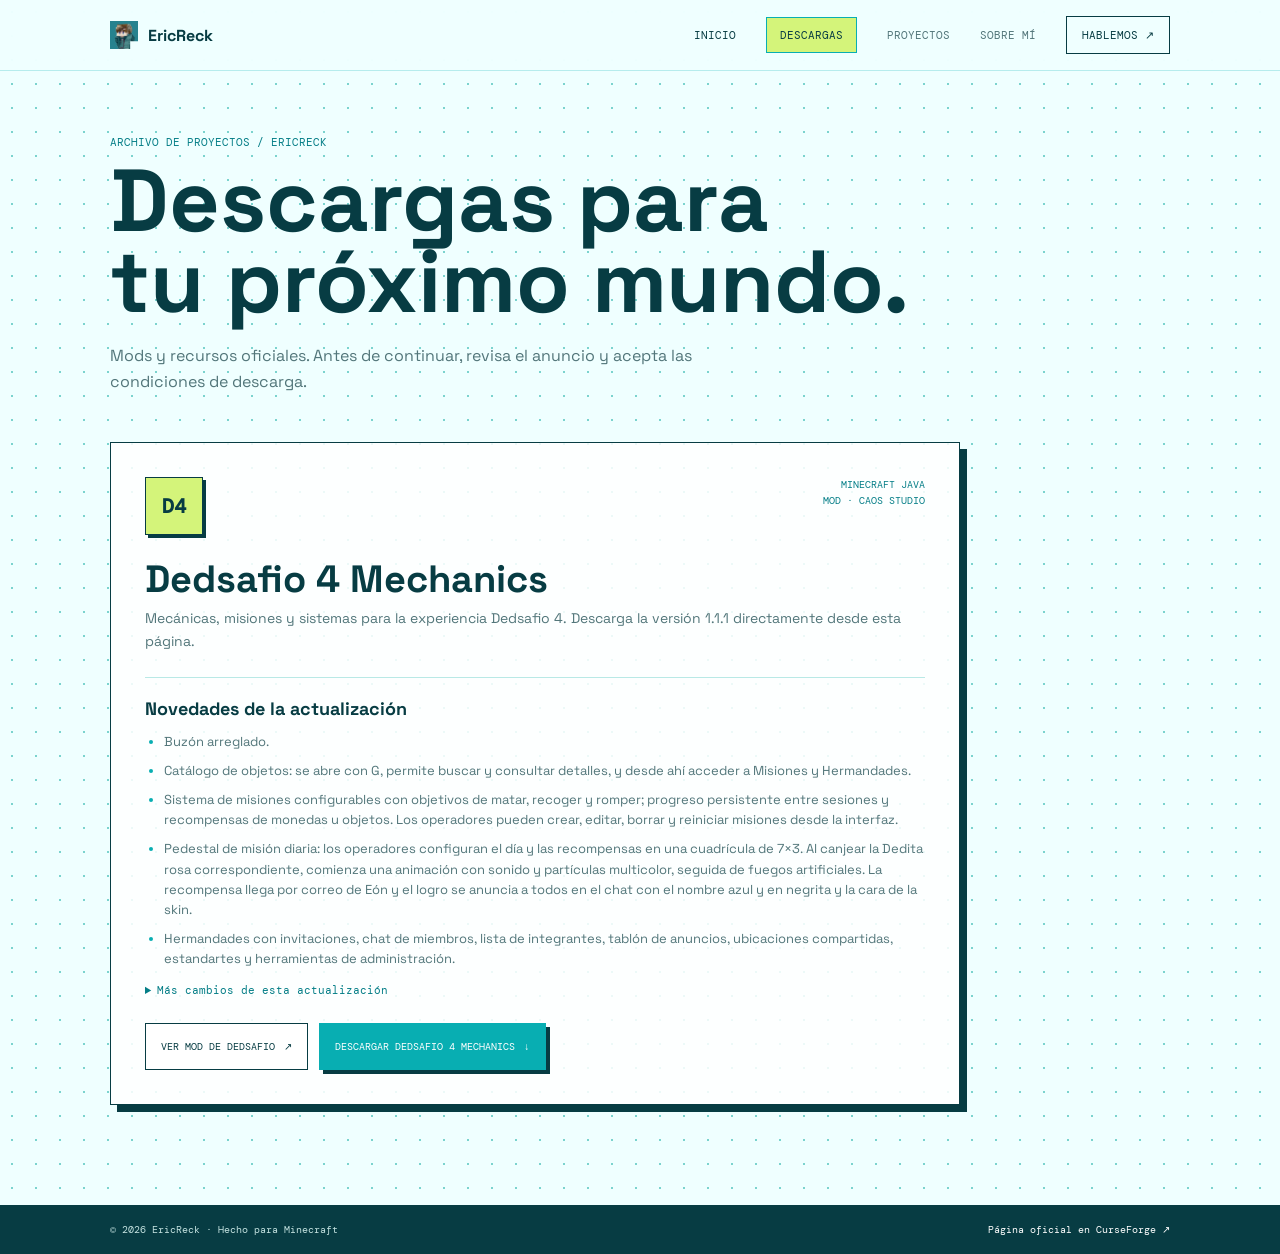
==== descargas.html @ 858e97a1 "Add files via upload" ====
<!doctype html>
<html lang="es">
<head>
  <meta charset="utf-8">
  <meta name="viewport" content="width=device-width, initial-scale=1">
  <meta name="theme-color" content="#efffff">
  <meta name="google-adsense-account" content="ca-pub-3618331689570044">
  <meta name="description" content="Descargas oficiales de los proyectos de EricReck para Minecraft.">
  <title>Descargas — EricReck</title>
  <link rel="icon" type="image/png" href="profile%20picture.png">
  <link rel="preconnect" href="https://fonts.googleapis.com">
  <link rel="preconnect" href="https://fonts.gstatic.com" crossorigin>
  <link href="https://fonts.googleapis.com/css2?family=DM+Mono:wght@400;500&family=Space+Grotesk:wght@400;500;600;700&display=swap" rel="stylesheet">
  <script async src="https://pagead2.googlesyndication.com/pagead/js/adsbygoogle.js?client=ca-pub-3618331689570044" crossorigin="anonymous"></script>
  <style>
    :root {
      color-scheme: light;
      --paper: #efffff;
      --white: #fff;
      --ink: #073c43;
      --muted: #52767a;
      --teal: #08aeb2;
      --deep: #057e87;
      --line: #b9e9e6;
      --lime: #d4f47a;
      --mono: "DM Mono", monospace;
      --display: "Space Grotesk", sans-serif;
    }
    * { box-sizing: border-box; }
    body { min-width: 320px; min-height: 100vh; margin: 0; color: var(--ink); background-color: var(--paper); background-image: radial-gradient(#7bd3ce 0.8px, transparent 0.8px); background-size: 24px 24px; font-family: var(--display); }
    a { color: inherit; text-decoration: none; }
    button, input { font: inherit; }
    .shell { width: min(1060px, calc(100% - 56px)); margin-inline: auto; }
    .topbar { position: sticky; top: 0; z-index: 20; background: rgb(239 255 255 / 91%); backdrop-filter: blur(14px); border-bottom: 1px solid rgb(8 174 178 / 24%); }
    .nav { height: 70px; position: relative; display: flex; align-items: center; justify-content: space-between; }
    .brand { display: inline-flex; align-items: center; gap: 10px; font-weight: 700; letter-spacing: 0; }
    .brand-mark { width: 28px; aspect-ratio: 1; overflow: hidden; background: var(--teal); clip-path: polygon(0 0,100% 0,100% 72%,72% 72%,72% 100%,0 100%); }
    .brand-mark img { display: block; width: 100%; height: 100%; object-fit: cover; }
    .nav-links { display: flex; gap: 30px; align-items: center; color: var(--muted); font: 11px var(--mono); text-transform: uppercase; }
    .nav-links a { transition: color .2s ease; }
    .nav-links a:hover { color: var(--deep); }
    .nav-home { color: var(--ink); }
    .nav-downloads { padding: 10px 13px; border: 1px solid var(--teal); color: var(--deep); }
    .nav-downloads[aria-current="page"] { color: var(--ink); background: var(--lime); }
    .nav-contact { padding: 11px 15px; border: 1px solid var(--ink); color: var(--ink) !important; }
    .nav-toggle { display: none; width: 44px; height: 44px; place-items: center; border: 1px solid var(--ink); color: var(--ink); background: var(--paper); cursor: pointer; }
    .nav-toggle:focus-visible { outline: 3px solid var(--deep); outline-offset: 3px; }
    .menu-icon, .menu-icon::before, .menu-icon::after { width: 18px; height: 2px; display: block; position: relative; background: currentColor; transition: transform .2s ease; }
    .menu-icon::before, .menu-icon::after { content: ""; position: absolute; left: 0; }
    .menu-icon::before { transform: translateY(-6px); }
    .menu-icon::after { transform: translateY(6px); }
    .nav.menu-open .menu-icon { background: transparent; }
    .nav.menu-open .menu-icon::before { transform: rotate(45deg); }
    .nav.menu-open .menu-icon::after { transform: rotate(-45deg); }
    main { padding-block: 64px 100px; }
    .eyebrow, .section-index { margin: 0 0 12px; color: var(--deep); font: 11px var(--mono); text-transform: uppercase; }
    h1 { max-width: 800px; margin: 0; font-size: clamp(46px, 8vw, 88px); line-height: .92; }
    .intro { max-width: 600px; margin: 20px 0 0; color: var(--muted); font-size: 16px; line-height: 1.65; }
    .download-area { max-width: 850px; margin-top: 46px; }
    .download-card { padding: clamp(22px, 4vw, 34px); border: 1px solid var(--ink); background: rgb(255 255 255 / 86%); box-shadow: 7px 7px 0 var(--ink); }
    .card-top { display: flex; align-items: start; justify-content: space-between; gap: 16px; }
    .mod-mark { width: 58px; aspect-ratio: 1; display: grid; place-items: center; flex: 0 0 auto; border: 1px solid var(--ink); background: var(--lime); box-shadow: 3px 3px 0 var(--ink); font: 700 20px var(--mono); }
    .tag { color: var(--deep); font: 10px var(--mono); text-align: right; text-transform: uppercase; line-height: 1.6; }
    h2 { margin: 25px 0 9px; font-size: clamp(27px, 4vw, 38px); line-height: 1; }
    .summary { margin: 0; color: var(--muted); font-size: 14px; line-height: 1.65; }
    .release { margin-top: 24px; padding-top: 19px; border-top: 1px solid var(--line); }
    .release h3 { margin: 0 0 12px; font-size: 18px; }
    .release ul { display: grid; gap: 9px; margin: 0; padding-left: 19px; color: var(--muted); font-size: 13px; line-height: 1.55; }
    .release li::marker { color: var(--teal); }
    .more-notes { margin-top: 14px; color: var(--deep); font: 11px var(--mono); }
    .more-notes summary { cursor: pointer; }
    .more-notes ul { margin-top: 12px; }
    .card-actions { display: flex; flex-wrap: wrap; gap: 11px; margin-top: 26px; }
    .button { min-height: 47px; display: inline-flex; align-items: center; justify-content: center; gap: 9px; padding: 0 15px; border: 1px solid var(--ink); color: var(--ink); background: var(--white); cursor: pointer; font: 10px var(--mono); text-transform: uppercase; transition: transform .2s, background .2s; }
    .button:hover:not(:disabled) { transform: translateY(-2px); background: var(--lime); }
    .button-primary { border-color: var(--teal); color: white; background: var(--teal); box-shadow: 4px 4px 0 var(--ink); }
    .button-primary:hover:not(:disabled) { color: white; background: var(--deep); }
    .button:disabled { cursor: not-allowed; opacity: .45; }
    footer { padding-block: 18px; color: #c4e2e0; background: var(--ink); font: 10px var(--mono); }
    .footer-inner { display: flex; justify-content: space-between; gap: 20px; }
    .footer-inner a { color: white; }
    .download-dialog { width: min(570px, calc(100% - 28px)); max-height: min(88dvh, 760px); padding: 0; border: 1px solid var(--ink); color: var(--ink); background: var(--paper); box-shadow: 8px 8px 0 var(--ink); }
    .download-dialog::backdrop { background: rgb(7 60 67 / 72%); backdrop-filter: blur(5px); }
    .dialog-panel { padding: clamp(20px, 5vw, 32px); }
    .dialog-head { display: flex; align-items: start; justify-content: space-between; gap: 18px; }
    .dialog-head h2 { margin: 0; font-size: 25px; }
    .dialog-close { width: 38px; aspect-ratio: 1; flex: 0 0 auto; border: 1px solid var(--ink); background: white; color: var(--ink); font-size: 22px; cursor: pointer; }
    .ad-box { min-height: 156px; display: grid; align-content: center; justify-items: center; gap: 8px; margin-top: 22px; padding: 20px; border: 1px dashed var(--deep); background: repeating-linear-gradient(135deg, #fff 0 12px, #f5ffff 12px 24px); text-align: center; }
    .ad-label { color: var(--deep); font: 10px var(--mono); text-transform: uppercase; }
    .ad-box strong { font-size: 19px; }
    .ad-box p { max-width: 360px; margin: 0; color: var(--muted); font-size: 12px; line-height: 1.5; }
    .adsbygoogle { display: block; width: 100%; min-height: 120px; }
    .timer { margin: 13px 0 0; color: var(--deep); font: 11px var(--mono); text-align: center; }
    .terms { margin-top: 22px; padding-top: 19px; border-top: 1px solid var(--line); }
    .terms h3 { margin: 0 0 9px; font-size: 16px; }
    .terms p { margin: 0; color: var(--muted); font-size: 12px; line-height: 1.6; }
    .legal-viewport {
      max-height: 360px;
      overflow-y: auto;
      margin-top: 12px;
      padding: 14px 16px;
      border: 1px solid var(--line);
      background: rgba(255, 255, 255, 0.72);
      box-shadow: inset 0 0 0 1px rgba(7, 60, 67, 0.02);
    }
    .legal-copy { display: grid; gap: 10px; color: var(--muted); font-size: 12px; line-height: 1.6; }
    .legal-copy strong { color: var(--ink); }
    .legal-copy ul { margin: 0; padding-left: 18px; }
    .legal-copy li + li { margin-top: 4px; }
    .terms-check { display: flex; align-items: start; gap: 10px; margin-top: 14px; font-size: 12px; line-height: 1.5; }
    .terms-check input { width: 17px; height: 17px; flex: 0 0 auto; margin: 1px 0 0; accent-color: var(--teal); }
    .dialog-actions { display: flex; justify-content: space-between; gap: 10px; margin-top: 22px; }
    .sr-only { position: absolute; width: 1px; height: 1px; padding: 0; margin: -1px; overflow: hidden; clip: rect(0,0,0,0); white-space: nowrap; border: 0; }
    @media (max-width: 760px) {
      .shell { width: calc(100% - 36px); }
      .nav { height: 62px; }
      .nav-toggle { display: grid; }
      .nav-links { display: none; position: absolute; top: calc(100% + 1px); right: 0; left: 0; z-index: 2; align-items: stretch; gap: 0; padding: 8px 18px 16px; border: 1px solid var(--line); border-top: 0; background: rgb(239 255 255 / 98%); box-shadow: 0 8px 14px rgb(7 60 67 / 10%); }
      .nav.menu-open .nav-links { display: flex; flex-direction: column; }
      .nav-links a { min-height: 48px; display: flex; align-items: center; padding-inline: 10px; }
      .nav-links .nav-downloads { border: 0; }
      .nav-links .nav-contact { border: 0; border-top: 1px solid var(--line); }
      main { padding-block: 48px 76px; }
      .download-area { margin-top: 32px; }
      .download-card { padding: 24px; }
      .release ul { gap: 12px; font-size: 14px; line-height: 1.6; }
      .card-actions .button { width: 100%; }
    }
    @media (max-width: 720px) {
      .download-area { max-width: none; }
    }
    @media (max-width: 460px) {
      .shell { width: calc(100% - 28px); }
      main { padding-block: 40px 64px; }
      h1 { font-size: 38px; line-height: 1; }
      .intro { margin-top: 15px; font-size: 15px; }
      .download-area { margin-top: 26px; }
      .download-card { padding: 19px; }
      .card-top { gap: 10px; }
      .tag { font-size: 9px; }
      .mod-mark { width: 50px; font-size: 18px; }
      .release { margin-top: 20px; }
      .download-dialog { max-height: 94dvh; }
      .dialog-panel { padding: 16px; }
      .dialog-head h2 { font-size: 22px; }
      .ad-box { min-height: 116px; gap: 6px; margin-top: 14px; padding: 14px; }
      .ad-box strong { font-size: 17px; }
      .terms { margin-top: 16px; padding-top: 14px; }
      .terms p { line-height: 1.45; }
      .terms-check { margin-top: 10px; }
      .dialog-actions { gap: 8px; margin-top: 14px; }
      .dialog-actions { flex-direction: column-reverse; }
      .dialog-actions .button { width: 100%; }
      .footer-inner { flex-direction: column; gap: 8px; }
    }
    @media (prefers-reduced-motion: reduce) { *, *::before, *::after { scroll-behavior: auto !important; animation-duration: .01ms !important; transition-duration: .01ms !important; } }
  </style>
</head>
<body>
  <header class="topbar">
    <nav class="nav shell" aria-label="Navegación principal">
      <a class="brand" href="index.html#inicio" aria-label="EricReck, inicio"><span class="brand-mark"><img src="profile%20picture.png" alt=""></span><span>EricReck</span></a>
      <button class="nav-toggle" type="button" aria-label="Abrir menú" aria-expanded="false" aria-controls="site-navigation"><span class="menu-icon" aria-hidden="true"></span></button>
      <div class="nav-links" id="site-navigation">
        <a class="nav-home" href="index.html#inicio">Inicio</a>
        <a class="nav-downloads" href="descargas.html" aria-current="page">Descargas</a>
        <a class="nav-secondary" href="index.html#proyectos">Proyectos</a>
        <a class="nav-secondary" href="index.html#sobre-mi">Sobre mí</a>
        <a class="nav-contact" href="index.html#contacto">Hablemos ↗</a>
      </div>
    </nav>
  </header>
  <main class="shell">
    <p class="eyebrow">Archivo de proyectos / EricReck</p>
    <h1>Descargas para<br>tu próximo mundo.</h1>
    <p class="intro">Mods y recursos oficiales. Antes de continuar, revisa el anuncio y acepta las condiciones de descarga.</p>

    <div class="download-area">
      <article class="download-card">
        <div class="card-top"><span class="mod-mark" aria-hidden="true">D4</span><span class="tag">Minecraft Java<br>Mod · Caos Studio</span></div>
        <h2>Dedsafio 4 Mechanics</h2>
        <p class="summary">Mecánicas, misiones y sistemas para la experiencia Dedsafio 4. Descarga la versión 1.1.1 directamente desde esta página.</p>
        <section class="release" aria-labelledby="release-title">
          <h3 id="release-title">Novedades de la actualización</h3>
          <ul>
            <li>Buzón arreglado.</li>
            <li>Catálogo de objetos: se abre con G, permite buscar y consultar detalles, y desde ahí acceder a Misiones y Hermandades.</li>
            <li>Sistema de misiones configurables con objetivos de matar, recoger y romper; progreso persistente entre sesiones y recompensas de monedas u objetos. Los operadores pueden crear, editar, borrar y reiniciar misiones desde la interfaz.</li>
            <li>Pedestal de misión diaria: los operadores configuran el día y las recompensas en una cuadrícula de 7×3. Al canjear la Dedita rosa correspondiente, comienza una animación con sonido y partículas multicolor, seguida de fuegos artificiales. La recompensa llega por correo de Eón y el logro se anuncia a todos en el chat con el nombre azul y en negrita y la cara de la skin.</li>
            <li>Hermandades con invitaciones, chat de miembros, lista de integrantes, tablón de anuncios, ubicaciones compartidas, estandartes y herramientas de administración.</li>
          </ul>
          <details class="more-notes">
            <summary>Más cambios de esta actualización</summary>
            <ul>
              <li>Waypoints ampliados; quedan fallos de renderizado y escalado que se corregirán en la próxima actualización.</li>
              <li>Mejoras de interfaz: progreso de misiones, vista previa de criaturas, paneles de administración y descripciones completas de objetos en los tooltips.</li>
              <li>Nuevos cambios de dificultad.</li>
              <li>Nuevos objetos, como tótems, corazones y bolsas.</li>
            </ul>
          </details>
        </section>
        <div class="card-actions">
          <a class="button" href="https://www.curseforge.com/minecraft/mc-mods/dedsafio4-mechanics" target="_blank" rel="noreferrer">Ver mod de Dedsafio <span aria-hidden="true">↗</span></a>
          <button class="button button-primary" type="button" data-download-url="dedsafio4-1.1.1.jar" data-download-filename="dedsafio4-1.1.1.jar">Descargar Dedsafio 4 Mechanics <span aria-hidden="true">↓</span></button>
        </div>
      </article>

    </div>
  </main>
  <footer><div class="footer-inner shell"><span>© 2026 EricReck · Hecho para Minecraft</span><a href="https://www.curseforge.com/minecraft/mc-mods/dedsafio4-mechanics" target="_blank" rel="noreferrer">Página oficial en CurseForge ↗</a></div></footer>

  <dialog class="download-dialog" id="download-dialog" aria-labelledby="dialog-title">
    <div class="dialog-panel">
      <div class="dialog-head"><div><p class="section-index">Antes de descargar</p><h2 id="dialog-title">Anuncio y condiciones</h2></div><button class="dialog-close" type="button" aria-label="Cerrar">×</button></div>
      <section class="ad-box" aria-label="Anuncio de Google AdSense">
        <span class="ad-label">Anuncio · Google AdSense</span>
        <ins class="adsbygoogle"
             style="display:block; width:100%; min-height:120px;"
             data-ad-client="ca-pub-3618331689570044"
             data-ad-slot="1234567890"
             data-ad-format="auto"
             data-full-width-responsive="true"></ins>
        <script>
          (adsbygoogle = window.adsbygoogle || []).push({});
        </script>
      </section>
      <p class="timer" id="ad-timer" aria-live="polite">El anuncio termina en 10 segundos.</p>
      <section class="terms" aria-labelledby="terms-title">
        <h3 id="terms-title">Términos y condiciones del mod Dedsafio 4 Mechanics</h3>
        <div class="legal-viewport">
          <div class="legal-copy">
            <p><strong>PROPIETARY MOD LICENSE</strong><br><strong>ALL RIGHTS RESERVED</strong></p>

            <p><strong>Project:</strong> Dedsafio 4 Mechanics<br><strong>Author / Copyright Holder:</strong> EricReck<br><strong>License Version:</strong> 1.0<br><strong>Mod Version:</strong> 1.1.1<br><strong>Effective Date:</strong> 15/10/2026<br><strong>Official Website:</strong> https://ericreck.vercel.app/</p>

          <p>Copyright © 2026 EricReck. All rights reserved.</p>

          <p>Esta licencia regula la descarga, instalación y uso del mod identificado anteriormente (el “Mod”). Al descargar, instalar, copiar o utilizar el Mod, reconoces que has leído y entendido esta licencia y aceptas cumplir sus términos, en la medida permitida por la legislación aplicable.</p>

          <p>Si no aceptas estos términos, no descargues, instales ni uses el Mod.</p>

          <p><strong>1. OWNERSHIP AND COPYRIGHT</strong><br>El Mod, incluyendo su código fuente original, archivos compilados, activos originales, documentación, texturas, modelos, archivos de configuración y demás materiales originales suministrados por el titular de derechos, está protegido por las leyes aplicables de copyright e propiedad intelectual.</p>

          <p>Todos los derechos, título e interés sobre los materiales originales que componen el Mod permanecen en sus respectivos titulares de derechos. No se transfiere ninguna propiedad del Mod al usuario por descargarlo, instalarlo o usarlo.</p>

          <p>El nombre, la marca, los logotipos y otros elementos identificativos del Mod también pueden estar protegidos. Esta licencia no concede derechos sobre materiales de terceros más allá de los permisos de sus respectivos titulares.</p>

          <p><strong>2. LIMITED PERSONAL-USE LICENSE</strong><br>Subject to compliance with this license, the copyright holder grants you a limited, non-exclusive, non-transferable, revocable license to:</p>

          <ul>
            <li>Descargar el Mod desde su página oficial de distribución.</li>
            <li>Instalar y ejecutar el Mod para uso personal y no comercial.</li>
            <li>Usar el Mod localmente o en un servidor multijugador, siempre que no redistribuyas el Mod en violación de esta licencia.</li>
            <li>Guardar una copia de seguridad personal cuando lo permita la ley aplicable.</li>
          </ul>

          <p>Esta licencia no transfiere propiedad del Mod ni concede derechos distintos a los expresamente indicados.</p>

          <p><strong>3. PROHIBITED REDISTRIBUTION</strong><br>Sin previo permiso escrito del titular de derechos, no puedes:</p>

          <ul>
            <li>Reutilizar, subir, duplicar, mirror, re-publicar o redistribuir el Mod o copias de sus archivos en sitios de terceros, plataformas, repositorios, servicios de alojamiento o lanzadores.</li>
            <li>Distribuir el Mod a través de plataformas de mods de terceros, incluyendo sitios web de hosting y servicios públicos de distribución.</li>
            <li>Incluir el Mod, total o parcialmente, en modpacks de terceros, bundles, instaladores o paquetes distribuidos a otras personas.</li>
            <li>Subir el Mod a un repositorio público o servicio de intercambio para su distribución.</li>
            <li>Ofrecer otra ubicación de descarga que aloje una copia del Mod.</li>
            <li>Vender, sublicenciar, alquilar o distribuir comercialmente el Mod o sus materiales originales.</li>
            <li>Eliminar o alterar avisos de copyright o información de licencia incluidos con el Mod.</li>
          </ul>

          <p>Compartir el enlace a la página oficial de descarga queda permitido y se recomienda. Puedes recomendar el Mod, hablar de él, reseñarlo o dirigir a otras personas a la web oficial, siempre que no representes afiliación con el autor.</p>

          <p>Estas restricciones solo se aplican a materiales y derechos controlados por el titular y están sujetas a los derechos irrenunciables y excepciones previstos por la legislación aplicable.</p>

          <p><strong>4. MODIFICATION AND DERIVATIVE WORKS</strong><br>Sin permiso previo por escrito del titular de derechos, no puedes distribuir públicamente versiones modificadas del Mod ni obras derivadas basadas en sus materiales originales.</p>

          <p>No puedes publicar builds modificados, forks no oficiales, versiones reempaquetadas o copias alteradas bajo el nombre original del proyecto de forma que sugiera respaldo oficial.</p>

          <p>Esta sección no prohíbe actividades que la legislación permita expresamente y que no puedan restringirse legalmente.</p>

          <p><strong>5. SOURCE CODE AND DECOMPILATION</strong><br>Salvo que el titular de derechos publique el código fuente bajo una licencia que lo permita, no se concede permiso para redistribuir el código fuente del Mod ni publicar versiones descompiladas o reconstruidas de su código original.</p>

          <p>Cualquier restricción de esta sección está sujeta a las excepciones obligatorias que puedan aplicarse por ley, incluida la interoperabilidad, la investigación de seguridad u otras actividades protegidas. Tener una copia compilada no concede propiedad ni derechos ilimitados sobre el código fuente.</p>

          <p><strong>6. MODPACKS AND THIRD-PARTY LAUNCHERS</strong><br>El Mod no puede incluirse en un modpack distribuido públicamente, paquete de terceros, instalación empaquetada u otra distribución de terceros sin autorización previa del titular de derechos. Los usuarios y creadores de modpacks pueden enlazar a la página oficial de descarga.</p>

          <p>Esta restricción no permite prohibir actividades autorizadas de forma independiente por la legislación aplicable o por las licencias de materiales de terceros.</p>

          <p><strong>7. ATTRIBUTION AND PROJECT IDENTITY</strong><br>Puedes identificar el Mod por su nombre oficial al comentar, reseñar o recomendarlo. No puedes reclamar autoría, propiedad ni afiliación oficial con el proyecto. No puedes quitar avisos de copyright ni licencias de copias que legalmente tengas permiso para poseer o usar.</p>

          <p><strong>8. THIRD-PARTY MATERIALS AND DEPENDENCIES</strong><br>El Mod puede depender de Fabric, Minecraft, librerías, APIs o materiales de terceros regulados por licencias separadas. Esos materiales siguen sujetos a sus respectivas condiciones. Esta licencia solo aplica a materiales originales sobre los que el titular de derechos identificado tiene los derechos necesarios.</p>

          <p>Nada en esta licencia anula derechos concedidos por una licencia de terceros ni restringe derechos que deban mantenerse disponibles. Minecraft y Fabric no pertenecen al titular del Mod; este proyecto no es un producto oficial suyo ni implica su respaldo.</p>

          <p><strong>9. DISCLAIMER OF WARRANTIES</strong><br>En la máxima medida permitida por la legislación aplicable, el Mod se ofrece “TAL CUAL” y “SEGÚN DISPONIBILIDAD”, sin garantías de ningún tipo, expresas o implícitas. El titular de derechos no garantiza que el Mod esté libre de errores, sea continuo, compatible con cada configuración o adecuado para cualquier propósito.</p>

          <p>El usuario es responsable de conservar copias de seguridad y comprobar la compatibilidad antes de instalarlo. Esta sección no excluye ni limita garantías o derechos de consumidores que legalmente no puedan excluirse o limitarse.</p>

          <p><strong>10. LIMITATION OF LIABILITY</strong><br>En la máxima medida permitida por la legislación aplicable, el titular de derechos no será responsable de pérdidas indirectas, incidentales, especiales o consecuentes derivadas del uso o imposibilidad de uso del Mod.</p>

          <p>Nada en esta licencia excluye ni limita responsabilidades cuando la legislación lo prohíba, incluida cualquier responsabilidad que no pueda renunciarse legalmente.</p>

          <p><strong>11. TERMINATION</strong><br>Los permisos concedidos bajo esta licencia pueden terminar si incumples materialmente sus términos, sujetos a cualquier requisito legal aplicable y a derechos que la ley deba preservar. Tras la terminación, deberás cesar todas las actividades no autorizadas por esta licencia.</p>

          <p>La terminación no elimina derechos ni excepciones que deban seguir disponibles conforme a la ley.</p>

          <p><strong>12. CHANGES AND NEW VERSIONS</strong><br>El titular de derechos puede publicar versiones actualizadas del Mod o revisar los términos aplicables a versiones futuras. A menos que se indique lo contrario, una nueva versión de la licencia no reescribe automáticamente los términos aplicables a copias anteriores obtenidas legalmente bajo una versión previa.</p>

          <p>Cada lanzamiento puede identificar la versión de licencia que le corresponde.</p>

          <p><strong>13. PERMISSIONS AND EXCEPTIONS</strong><br>Cualquier permiso para redistribuir, modificar, empaquetar o usar comercialmente el Mod debe obtenerse por escrito del titular de derechos. El titular puede conceder excepciones o permisos adicionales caso por caso.</p>

          <p>Una excepción concedida a una persona no concede automáticamente el mismo permiso a otras.</p>

          <p><strong>14. REPORTING UNAUTHORIZED DISTRIBUTION</strong><br>Si descubres una copia del Mod distribuida sin autorización, puedes notificar al titular de derechos a través de la información de contacto oficial. Incluye la ubicación de la copia sospechosa y cualquier dato relevante.</p>

          <p>El titular puede investigar y ejercer las acciones disponibles cuando corresponda conforme a la legislación aplicable.</p>

          <p><strong>15. GOVERNING LAW</strong><br>Esta licencia se rige por las leyes aplicables de copyright y propiedad intelectual. Cualquier disposición de ley o jurisdicción aplicable debe interpretarse consistentemente con la protección legal imperativa y los requisitos no renunciables.</p>

          <p><strong>16. SEVERABILITY</strong><br>Si alguna disposición de esta licencia se considera inválida o no ejecutable, las restantes permanecerán en vigor en la medida permitida por la ley.</p>

          <p><strong>17. ENTIRE LICENSE</strong><br>Este documento describe los permisos concedidos por el titular de derechos para el Mod y sustituye declaraciones anteriores sobre los mismos permisos, salvo que exista un acuerdo escrito separado.</p>

            <p><strong>18. CONTACT</strong><br>Para solicitudes de licencia, permisos de redistribución o consultas, contacta con:<br><strong>Author:</strong> EricReck<br><strong>Official Website:</strong> https://ericreck.vercel.app/<br><strong>Contact:</strong> [tu-email-de-contacto]</p>

            <p><strong>ALL RIGHTS RESERVED.</strong><br>No se conceden derechos salvo los expresamente indicados en esta licencia o los exigidos por la ley aplicable.</p>
          </div>
        </div>
        <label class="terms-check"><input id="terms-accepted" type="checkbox" disabled><span>He leído y acepto estos términos y condiciones.</span></label>
      </section>
      <div class="dialog-actions"><button class="button" id="cancel-download" type="button">Cancelar</button><button class="button button-primary" id="confirm-download" type="button" disabled>Continuar a la descarga</button></div>
    </div>
  </dialog>
  <script>
    const siteNav = document.querySelector(".nav");
    const navToggle = document.querySelector(".nav-toggle");

    function closeNavigation() {
      siteNav.classList.remove("menu-open");
      navToggle.setAttribute("aria-expanded", "false");
      navToggle.setAttribute("aria-label", "Abrir menú");
    }

    navToggle.addEventListener("click", () => {
      const isOpen = siteNav.classList.toggle("menu-open");
      navToggle.setAttribute("aria-expanded", String(isOpen));
      navToggle.setAttribute("aria-label", isOpen ? "Cerrar menú" : "Abrir menú");
    });
    siteNav.querySelectorAll(".nav-links a").forEach((link) => link.addEventListener("click", closeNavigation));
    document.addEventListener("keydown", (event) => {
      if (event.key === "Escape") closeNavigation();
    });
    document.addEventListener("click", (event) => {
      if (!siteNav.contains(event.target)) closeNavigation();
    });

    const dialog = document.querySelector("#download-dialog");
    const timerLabel = document.querySelector("#ad-timer");
    const termsCheckbox = document.querySelector("#terms-accepted");
    const confirmButton = document.querySelector("#confirm-download");
    const closeButton = document.querySelector(".dialog-close");
    let pendingDownload = null;
    let timerId = null;

    function resetGate() {
      window.clearInterval(timerId);
      timerId = null;
      pendingDownload = null;
      termsCheckbox.checked = false;
      termsCheckbox.disabled = true;
      confirmButton.disabled = true;
      timerLabel.textContent = "El anuncio termina en 10 segundos.";
    }

    function startDownloadGate(download) {
      resetGate();
      pendingDownload = download;
      dialog.showModal();
      closeButton.focus();
      let secondsRemaining = 10;
      timerId = window.setInterval(() => {
        secondsRemaining -= 1;
        if (secondsRemaining > 0) {
          timerLabel.textContent = `El anuncio termina en ${secondsRemaining} segundos.`;
          return;
        }
        window.clearInterval(timerId);
        timerId = null;
        timerLabel.textContent = "Anuncio finalizado. Ya puedes aceptar las condiciones.";
        termsCheckbox.disabled = false;
        termsCheckbox.focus();
      }, 1000);
    }

    document.querySelectorAll("[data-download-url]").forEach((button) => {
      button.addEventListener("click", () => startDownloadGate({
        url: button.dataset.downloadUrl,
        filename: button.dataset.downloadFilename
      }));
    });

    termsCheckbox.addEventListener("change", () => {
      confirmButton.disabled = !termsCheckbox.checked;
    });

    confirmButton.addEventListener("click", () => {
      if (!termsCheckbox.checked || !pendingDownload?.url) return;
      const downloadLink = document.createElement("a");
      downloadLink.href = pendingDownload.url;
      downloadLink.download = pendingDownload.filename || "";
      downloadLink.hidden = true;
      document.body.append(downloadLink);
      downloadLink.click();
      downloadLink.remove();
      dialog.close();
      resetGate();
    });

    function closeDialog() {
      dialog.close();
      resetGate();
    }

    closeButton.addEventListener("click", closeDialog);
    document.querySelector("#cancel-download").addEventListener("click", closeDialog);
    dialog.addEventListener("click", (event) => {
      if (event.target === dialog) closeDialog();
    });
    dialog.addEventListener("close", resetGate);

  </script>
</body>
</html>
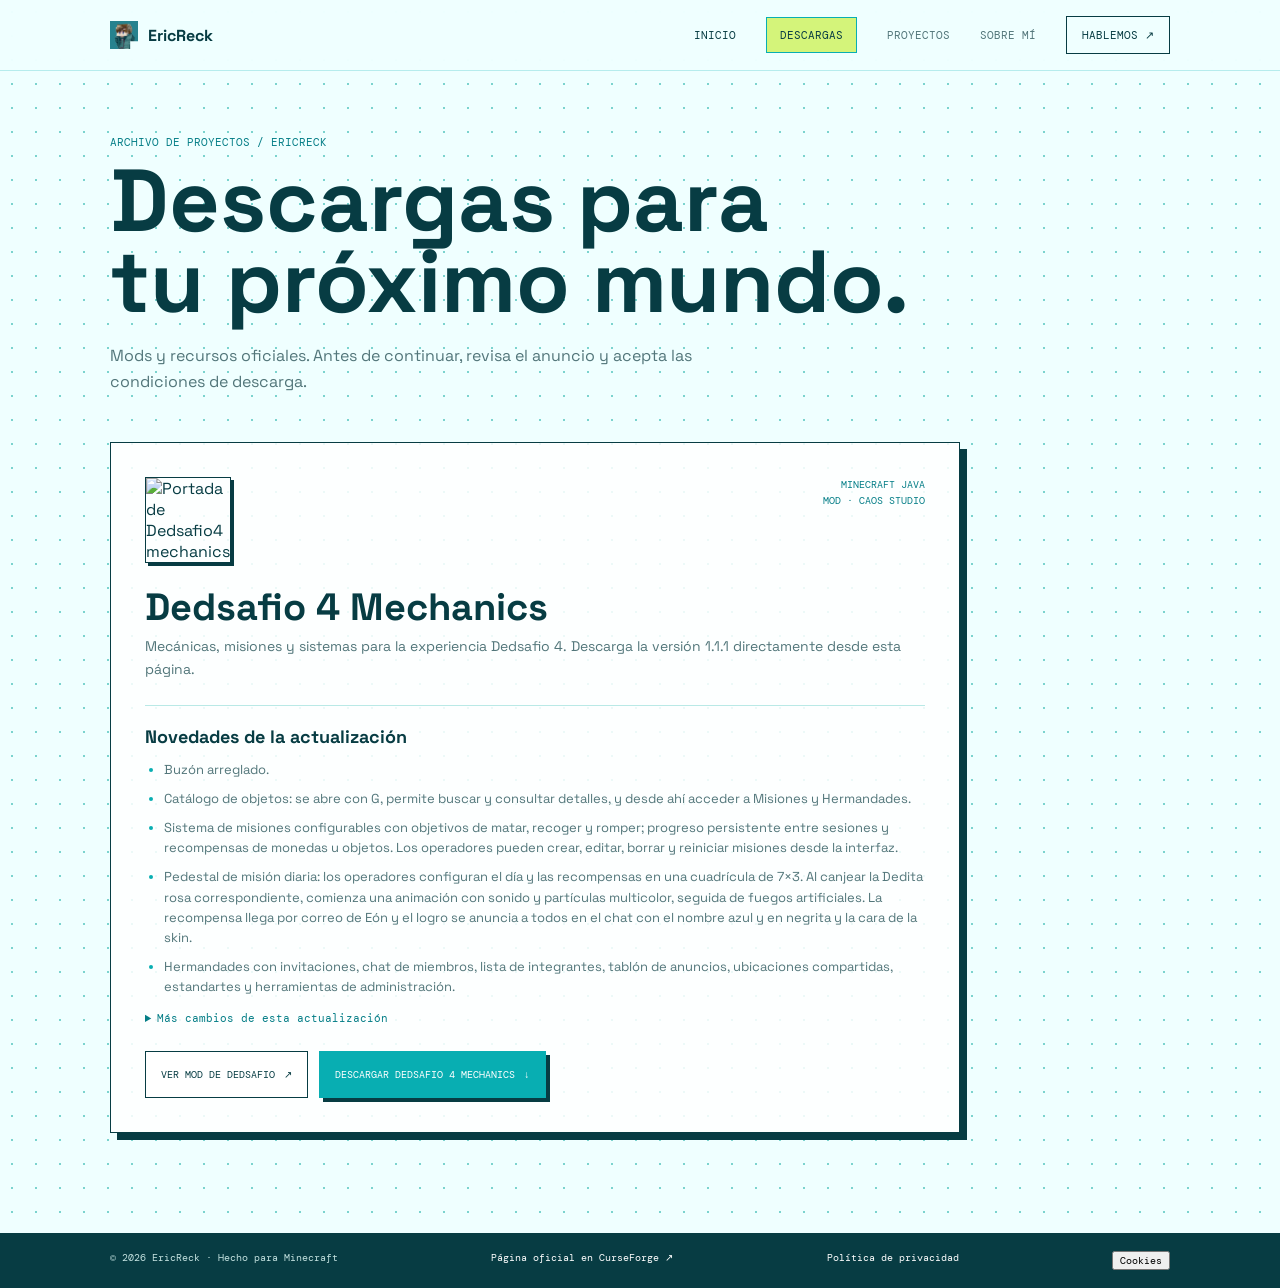
==== commit 4e391a3d: "Update descargas.html" ====
--- a/descargas.html
+++ b/descargas.html
@@ -11,7 +11,8 @@
   <link rel="preconnect" href="https://fonts.googleapis.com">
   <link rel="preconnect" href="https://fonts.gstatic.com" crossorigin>
   <link href="https://fonts.googleapis.com/css2?family=DM+Mono:wght@400;500&family=Space+Grotesk:wght@400;500;600;700&display=swap" rel="stylesheet">
-  <script async src="https://pagead2.googlesyndication.com/pagead/js/adsbygoogle.js?client=ca-pub-3618331689570044" crossorigin="anonymous"></script>
+  <link rel="stylesheet" href="cookies.css">
+  <script src="cookies.js" defer></script>
   <style>
     :root {
       color-scheme: light;
@@ -59,7 +60,7 @@
     .download-area { max-width: 850px; margin-top: 46px; }
     .download-card { padding: clamp(22px, 4vw, 34px); border: 1px solid var(--ink); background: rgb(255 255 255 / 86%); box-shadow: 7px 7px 0 var(--ink); }
     .card-top { display: flex; align-items: start; justify-content: space-between; gap: 16px; }
-    .mod-mark { width: 58px; aspect-ratio: 1; display: grid; place-items: center; flex: 0 0 auto; border: 1px solid var(--ink); background: var(--lime); box-shadow: 3px 3px 0 var(--ink); font: 700 20px var(--mono); }
+    .mod-cover { width: 86px; aspect-ratio: 1; flex: 0 0 auto; border: 1px solid var(--ink); object-fit: cover; box-shadow: 3px 3px 0 var(--ink); }
     .tag { color: var(--deep); font: 10px var(--mono); text-align: right; text-transform: uppercase; line-height: 1.6; }
     h2 { margin: 25px 0 9px; font-size: clamp(27px, 4vw, 38px); line-height: 1; }
     .summary { margin: 0; color: var(--muted); font-size: 14px; line-height: 1.65; }
@@ -138,7 +139,7 @@
       .download-card { padding: 19px; }
       .card-top { gap: 10px; }
       .tag { font-size: 9px; }
-      .mod-mark { width: 50px; font-size: 18px; }
+      .mod-cover { width: 64px; }
       .release { margin-top: 20px; }
       .download-dialog { max-height: 94dvh; }
       .dialog-panel { padding: 16px; }
@@ -177,7 +178,7 @@
 
     <div class="download-area">
       <article class="download-card">
-        <div class="card-top"><span class="mod-mark" aria-hidden="true">D4</span><span class="tag">Minecraft Java<br>Mod · Caos Studio</span></div>
+        <div class="card-top"><img class="mod-cover" src="dedsafio4-cover.png" alt="Portada de Dedsafio4 mechanics" loading="lazy" decoding="async"><span class="tag">Minecraft Java<br>Mod · Caos Studio</span></div>
         <h2>Dedsafio 4 Mechanics</h2>
         <p class="summary">Mecánicas, misiones y sistemas para la experiencia Dedsafio 4. Descarga la versión 1.1.1 directamente desde esta página.</p>
         <section class="release" aria-labelledby="release-title">
@@ -201,13 +202,13 @@
         </section>
         <div class="card-actions">
           <a class="button" href="https://www.curseforge.com/minecraft/mc-mods/dedsafio4-mechanics" target="_blank" rel="noreferrer">Ver mod de Dedsafio <span aria-hidden="true">↗</span></a>
-          <button class="button button-primary" type="button" data-download-url="dedsafio4-1.1.1.jar" data-download-filename="dedsafio4-1.1.1.jar">Descargar Dedsafio 4 Mechanics <span aria-hidden="true">↓</span></button>
+          <button class="button button-primary" type="button" data-download-url="https://github.com/EricReck/portfolio/releases/download/v1.1.1/dedsafio4-1.1.1.jar" data-download-filename="dedsafio4-1.1.1.jar">Descargar Dedsafio 4 Mechanics <span aria-hidden="true">↓</span></button>
         </div>
       </article>
 
     </div>
   </main>
-  <footer><div class="footer-inner shell"><span>© 2026 EricReck · Hecho para Minecraft</span><a href="https://www.curseforge.com/minecraft/mc-mods/dedsafio4-mechanics" target="_blank" rel="noreferrer">Página oficial en CurseForge ↗</a></div></footer>
+  <footer><div class="footer-inner shell"><span>© 2026 EricReck · Hecho para Minecraft</span><a href="https://www.curseforge.com/minecraft/mc-mods/dedsafio4-mechanics" target="_blank" rel="noreferrer">Página oficial en CurseForge ↗</a><a href="privacidad.html">Política de privacidad</a><button class="cookie-settings" type="button" data-cookie-settings>Cookies</button></div></footer>
 
   <dialog class="download-dialog" id="download-dialog" aria-labelledby="dialog-title">
     <div class="dialog-panel">
@@ -220,9 +221,6 @@
              data-ad-slot="1234567890"
              data-ad-format="auto"
              data-full-width-responsive="true"></ins>
-        <script>
-          (adsbygoogle = window.adsbygoogle || []).push({});
-        </script>
       </section>
       <p class="timer" id="ad-timer" aria-live="polite">El anuncio termina en 10 segundos.</p>
       <section class="terms" aria-labelledby="terms-title">
@@ -322,7 +320,7 @@
 
           <p><strong>17. ENTIRE LICENSE</strong><br>Este documento describe los permisos concedidos por el titular de derechos para el Mod y sustituye declaraciones anteriores sobre los mismos permisos, salvo que exista un acuerdo escrito separado.</p>
 
-            <p><strong>18. CONTACT</strong><br>Para solicitudes de licencia, permisos de redistribución o consultas, contacta con:<br><strong>Author:</strong> EricReck<br><strong>Official Website:</strong> https://ericreck.vercel.app/<br><strong>Contact:</strong> [tu-email-de-contacto]</p>
+            <p><strong>18. CONTACT</strong><br>Para solicitudes de licencia, permisos de redistribución o consultas, contacta con:<br><strong>Author:</strong> EricReck<br><strong>Official Website:</strong> https://ericreck.vercel.app/</p>
 
             <p><strong>ALL RIGHTS RESERVED.</strong><br>No se conceden derechos salvo los expresamente indicados en esta licencia o los exigidos por la ley aplicable.</p>
           </div>
@@ -378,6 +376,9 @@
       pendingDownload = download;
       dialog.showModal();
       closeButton.focus();
+      const adsAllowed = window.ericreckCookieConsent === "accepted";
+      timerLabel.textContent = adsAllowed ? "El anuncio termina en 10 segundos." : "Sin anuncios; la descarga estará disponible en 10 segundos.";
+      if (adsAllowed) requestAnimationFrame(() => document.dispatchEvent(new Event("ericreck:request-ad")));
       let secondsRemaining = 10;
       timerId = window.setInterval(() => {
         secondsRemaining -= 1;
@@ -387,7 +388,7 @@
         }
         window.clearInterval(timerId);
         timerId = null;
-        timerLabel.textContent = "Anuncio finalizado. Ya puedes aceptar las condiciones.";
+        timerLabel.textContent = "Ya puedes aceptar las condiciones de descarga.";
         termsCheckbox.disabled = false;
         termsCheckbox.focus();
       }, 1000);
@@ -431,4 +432,4 @@
 
   </script>
 </body>
-</html>+</html>
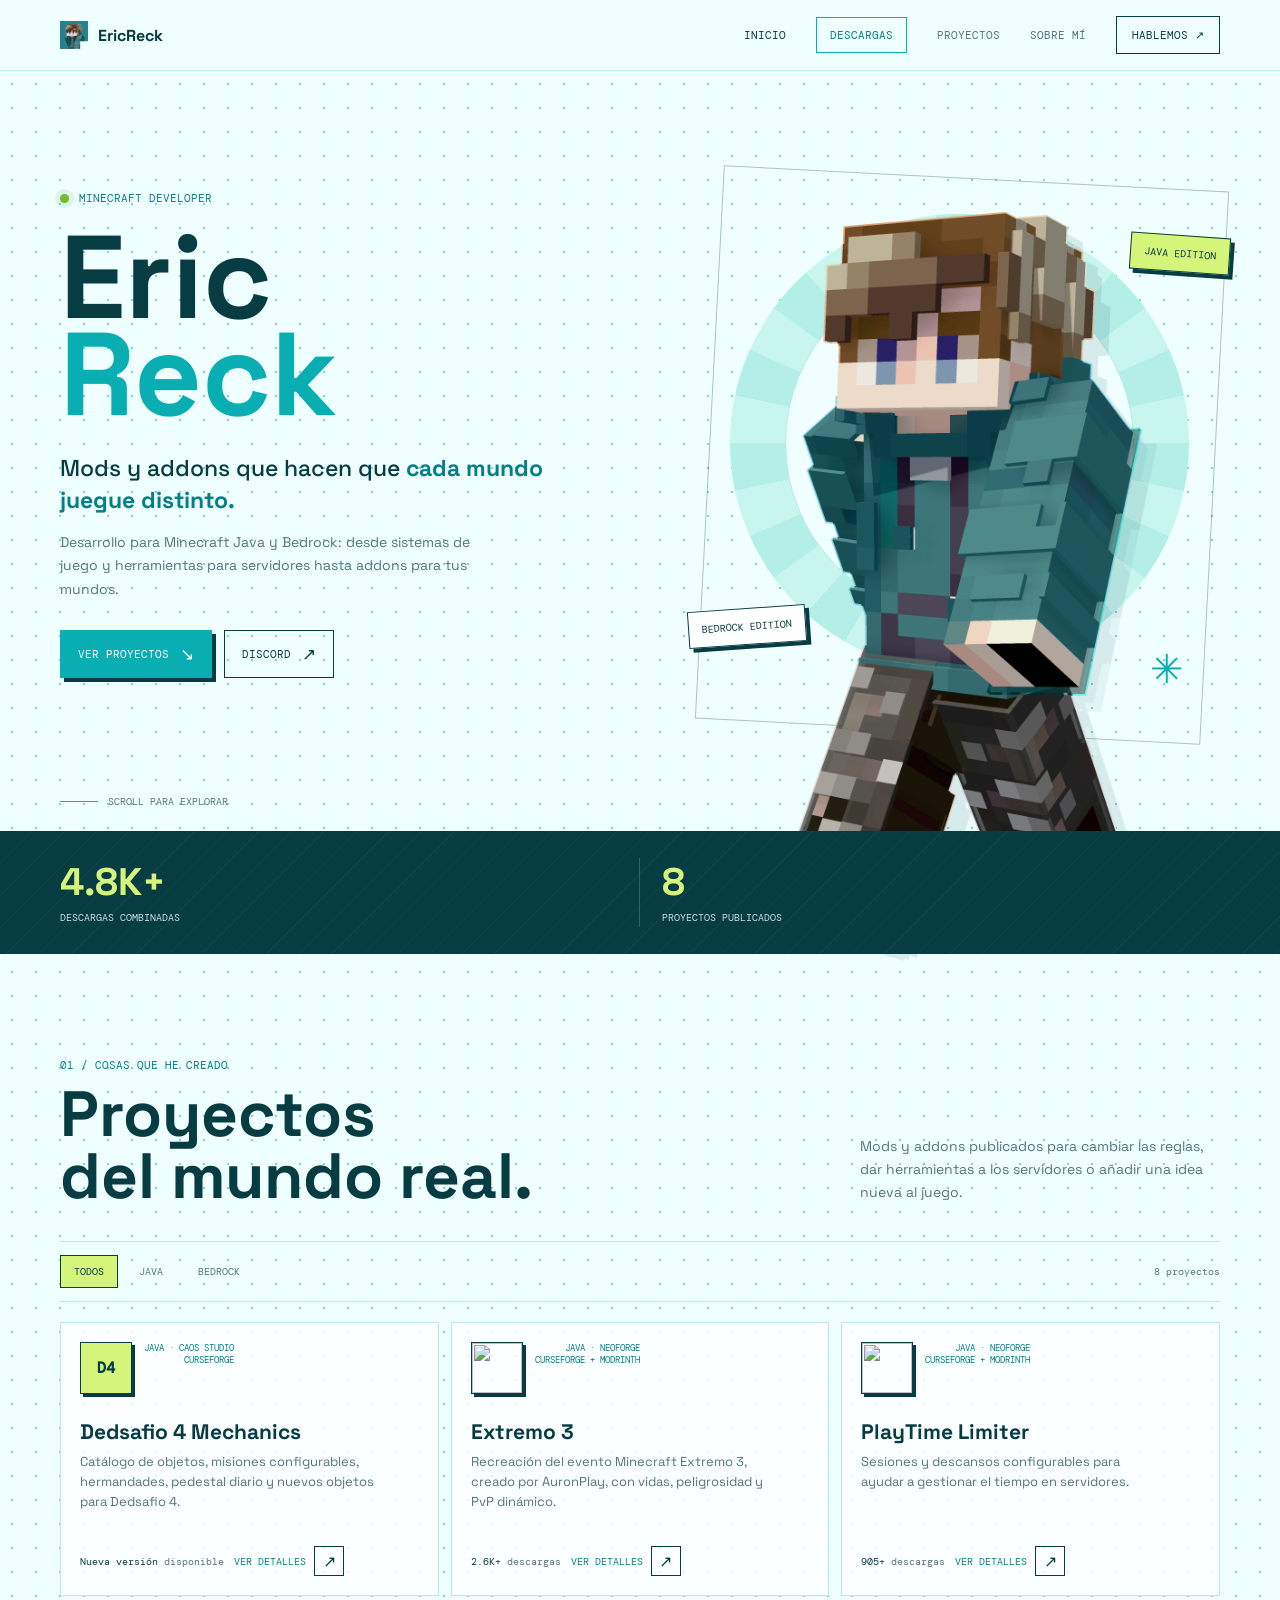
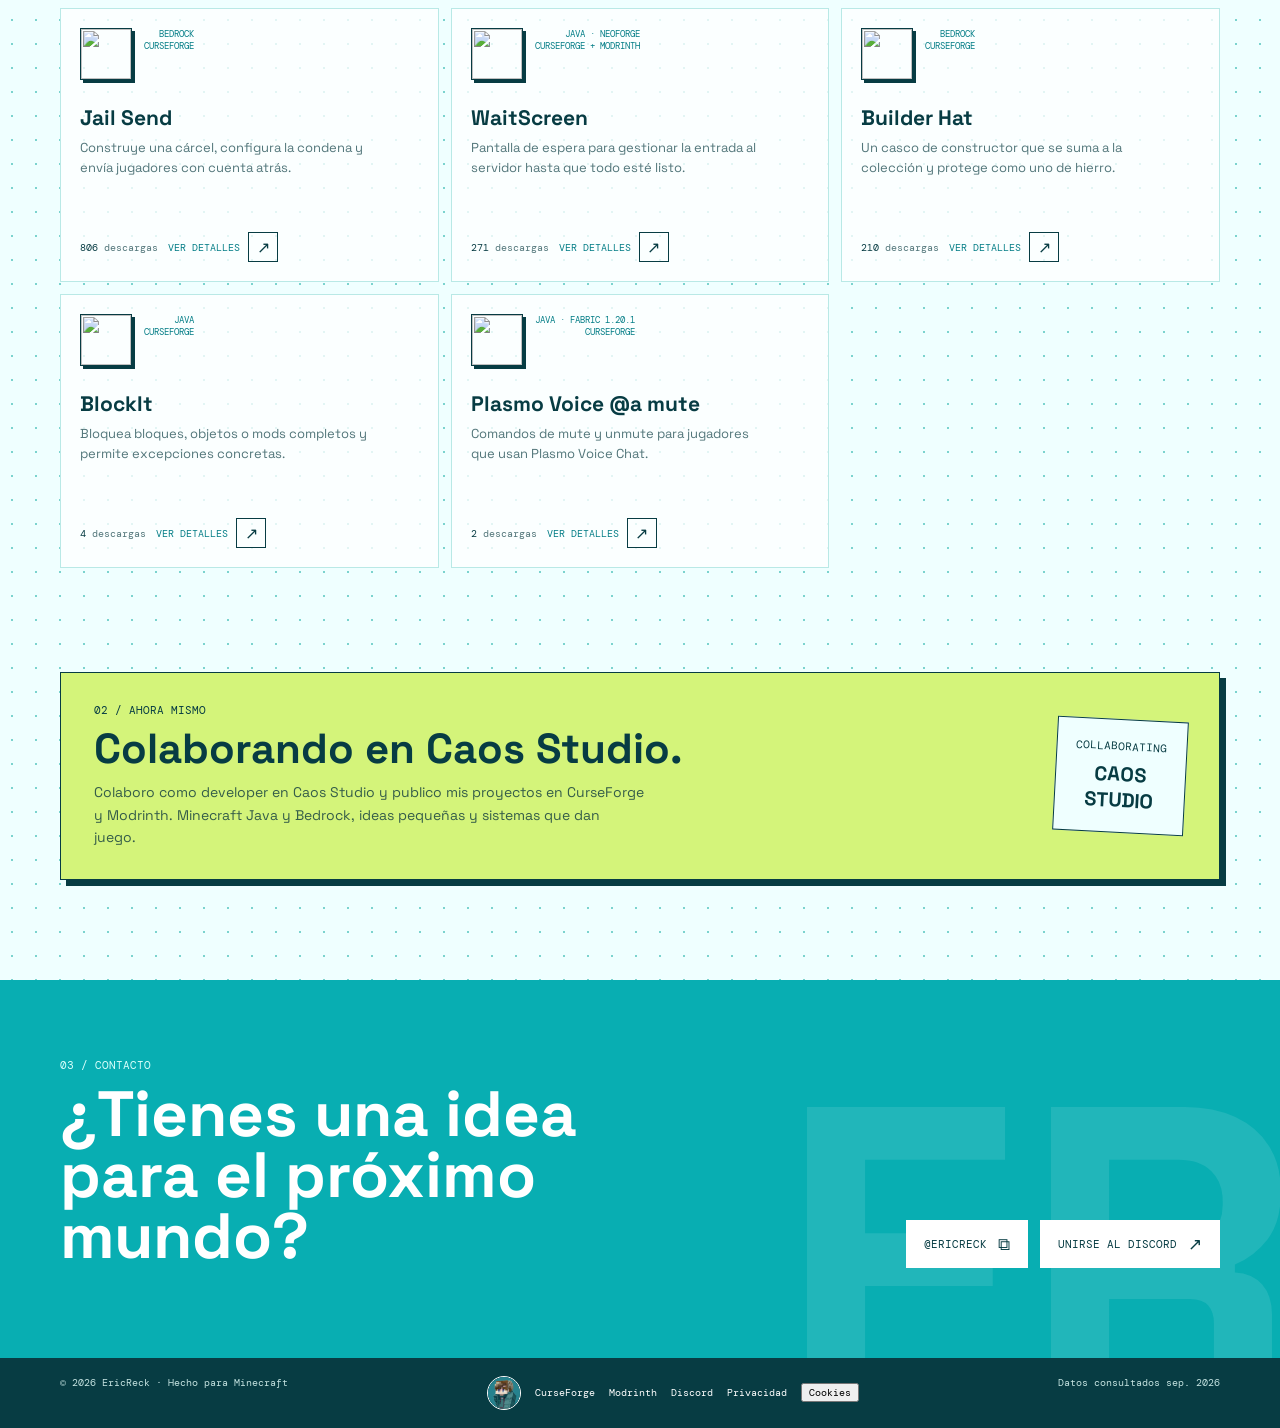
==== commit 16a9c876: "Update descargas.html" ====
--- a/descargas.html
+++ b/descargas.html
@@ -4,10 +4,22 @@
   <meta charset="utf-8">
   <meta name="viewport" content="width=device-width, initial-scale=1">
   <meta name="theme-color" content="#efffff">
-  <meta name="google-adsense-account" content="ca-pub-3618331689570044">
-  <meta name="description" content="Descargas oficiales de los proyectos de EricReck para Minecraft.">
-  <title>Descargas — EricReck</title>
+  <meta name="description" content="EricReck Developer de mods y addons para minecraft">
+  <title>EricReck — Minecraft mod & addon developer</title>
   <link rel="icon" type="image/png" href="profile%20picture.png">
+  <meta property="og:type" content="website">
+  <meta property="og:title" content="EricReck — Minecraft mod & addon developer">
+  <meta property="og:description" content="EricReck Developer de mods y addons para minecraft">
+  <meta property="og:image" content="og-image.png">
+  <meta property="og:image:type" content="image/png">
+  <meta property="og:image:width" content="1200">
+  <meta property="og:image:height" content="630">
+  <meta property="og:image:alt" content="Foto de perfil de EricReck">
+  <meta name="twitter:card" content="summary_large_image">
+  <meta name="twitter:title" content="EricReck — Minecraft mod & addon developer">
+  <meta name="twitter:description" content="EricReck Developer de mods y addons para minecraft">
+  <meta name="twitter:image" content="og-image.png">
+  <meta name="twitter:image:alt" content="Foto de perfil de EricReck">
   <link rel="preconnect" href="https://fonts.googleapis.com">
   <link rel="preconnect" href="https://fonts.gstatic.com" crossorigin>
   <link href="https://fonts.googleapis.com/css2?family=DM+Mono:wght@400;500&family=Space+Grotesk:wght@400;500;600;700&display=swap" rel="stylesheet">
@@ -28,16 +40,29 @@
       --display: "Space Grotesk", sans-serif;
     }
     * { box-sizing: border-box; }
-    body { min-width: 320px; min-height: 100vh; margin: 0; color: var(--ink); background-color: var(--paper); background-image: radial-gradient(#7bd3ce 0.8px, transparent 0.8px); background-size: 24px 24px; font-family: var(--display); }
+    html { scroll-behavior: smooth; scroll-padding-top: 82px; }
+    body {
+      margin: 0;
+      color: var(--ink);
+      background-color: var(--paper);
+      background-image: radial-gradient(#7bd3ce 0.8px, transparent 0.8px);
+      background-size: 24px 24px;
+      font-family: var(--display);
+      overflow-x: hidden;
+    }
     a { color: inherit; text-decoration: none; }
-    button, input { font: inherit; }
-    .shell { width: min(1060px, calc(100% - 56px)); margin-inline: auto; }
-    .topbar { position: sticky; top: 0; z-index: 20; background: rgb(239 255 255 / 91%); backdrop-filter: blur(14px); border-bottom: 1px solid rgb(8 174 178 / 24%); }
+    button { font: inherit; }
+    .shell { width: min(1160px, calc(100% - 56px)); margin-inline: auto; }
+    .topbar {
+      position: sticky; top: 0; z-index: 20;
+      background: rgb(239 255 255 / 91%); backdrop-filter: blur(14px);
+      border-bottom: 1px solid rgb(8 174 178 / 24%);
+    }
     .nav { height: 70px; position: relative; display: flex; align-items: center; justify-content: space-between; }
     .brand { display: inline-flex; align-items: center; gap: 10px; font-weight: 700; letter-spacing: 0; }
-    .brand-mark { width: 28px; aspect-ratio: 1; overflow: hidden; background: var(--teal); clip-path: polygon(0 0,100% 0,100% 72%,72% 72%,72% 100%,0 100%); }
+    .brand-mark { display: block; width: 28px; aspect-ratio: 1; overflow: hidden; background: var(--teal); clip-path: polygon(0 0, 100% 0, 100% 72%, 72% 72%, 72% 100%, 0 100%); }
     .brand-mark img { display: block; width: 100%; height: 100%; object-fit: cover; }
-    .nav-links { display: flex; gap: 30px; align-items: center; color: var(--muted); font: 11px var(--mono); text-transform: uppercase; }
+    .nav-links { display: flex; gap: 30px; align-items: center; font: 11px var(--mono); text-transform: uppercase; color: var(--muted); }
     .nav-links a { transition: color .2s ease; }
     .nav-links a:hover { color: var(--deep); }
     .nav-home { color: var(--ink); }
@@ -53,65 +78,118 @@
     .nav.menu-open .menu-icon { background: transparent; }
     .nav.menu-open .menu-icon::before { transform: rotate(45deg); }
     .nav.menu-open .menu-icon::after { transform: rotate(-45deg); }
-    main { padding-block: 64px 100px; }
-    .eyebrow, .section-index { margin: 0 0 12px; color: var(--deep); font: 11px var(--mono); text-transform: uppercase; }
-    h1 { max-width: 800px; margin: 0; font-size: clamp(46px, 8vw, 88px); line-height: .92; }
-    .intro { max-width: 600px; margin: 20px 0 0; color: var(--muted); font-size: 16px; line-height: 1.65; }
-    .download-area { max-width: 850px; margin-top: 46px; }
-    .download-card { padding: clamp(22px, 4vw, 34px); border: 1px solid var(--ink); background: rgb(255 255 255 / 86%); box-shadow: 7px 7px 0 var(--ink); }
-    .card-top { display: flex; align-items: start; justify-content: space-between; gap: 16px; }
-    .mod-cover { width: 86px; aspect-ratio: 1; flex: 0 0 auto; border: 1px solid var(--ink); object-fit: cover; box-shadow: 3px 3px 0 var(--ink); }
-    .tag { color: var(--deep); font: 10px var(--mono); text-align: right; text-transform: uppercase; line-height: 1.6; }
-    h2 { margin: 25px 0 9px; font-size: clamp(27px, 4vw, 38px); line-height: 1; }
-    .summary { margin: 0; color: var(--muted); font-size: 14px; line-height: 1.65; }
-    .release { margin-top: 24px; padding-top: 19px; border-top: 1px solid var(--line); }
-    .release h3 { margin: 0 0 12px; font-size: 18px; }
-    .release ul { display: grid; gap: 9px; margin: 0; padding-left: 19px; color: var(--muted); font-size: 13px; line-height: 1.55; }
-    .release li::marker { color: var(--teal); }
-    .more-notes { margin-top: 14px; color: var(--deep); font: 11px var(--mono); }
-    .more-notes summary { cursor: pointer; }
-    .more-notes ul { margin-top: 12px; }
-    .card-actions { display: flex; flex-wrap: wrap; gap: 11px; margin-top: 26px; }
-    .button { min-height: 47px; display: inline-flex; align-items: center; justify-content: center; gap: 9px; padding: 0 15px; border: 1px solid var(--ink); color: var(--ink); background: var(--white); cursor: pointer; font: 10px var(--mono); text-transform: uppercase; transition: transform .2s, background .2s; }
-    .button:hover:not(:disabled) { transform: translateY(-2px); background: var(--lime); }
+    .hero { min-height: min(760px, calc(100svh - 70px)); position: relative; display: grid; grid-template-columns: 1.07fr .93fr; align-items: center; gap: 3vw; padding-block: 46px 62px; }
+    .hero-copy { position: relative; z-index: 3; padding-block: 15px 32px; }
+    .eyebrow { display: flex; align-items: center; gap: 10px; margin: 0 0 24px; font: 11px var(--mono); letter-spacing: 0; text-transform: uppercase; color: var(--deep); }
+    .status-dot { width: 9px; aspect-ratio: 1; border-radius: 50%; background: #75b833; box-shadow: 0 0 0 5px rgb(117 184 51 / 14%); animation: blink 2s ease-in-out infinite; }
+    h1 { margin: 0; font-size: clamp(66px, 9.2vw, 126px); line-height: .82; letter-spacing: 0; font-weight: 700; }
+    h1 span { display: block; color: var(--teal); }
+    .hero-sub { max-width: 510px; margin: 30px 0 0; font-size: clamp(17px, 2vw, 23px); line-height: 1.4; font-weight: 500; }
+    .hero-sub strong { color: var(--deep); }
+    .hero-note { max-width: 430px; margin: 14px 0 0; color: var(--muted); font-size: 14px; line-height: 1.7; }
+    .hero-actions { display: flex; flex-wrap: wrap; align-items: center; gap: 12px; margin-top: 28px; }
+    .button { min-height: 48px; display: inline-flex; align-items: center; justify-content: center; gap: 11px; padding: 0 17px; border: 1px solid var(--ink); font: 11px var(--mono); text-transform: uppercase; transition: transform .2s, background .2s, color .2s; }
+    .button:hover { transform: translateY(-3px); }
     .button-primary { border-color: var(--teal); color: white; background: var(--teal); box-shadow: 4px 4px 0 var(--ink); }
-    .button-primary:hover:not(:disabled) { color: white; background: var(--deep); }
-    .button:disabled { cursor: not-allowed; opacity: .45; }
-    footer { padding-block: 18px; color: #c4e2e0; background: var(--ink); font: 10px var(--mono); }
+    .button-primary:hover { background: var(--deep); }
+    .button-arrow { font-size: 17px; line-height: 0; }
+    .portrait-wrap { position: relative; min-height: 500px; height: min(65vw, 630px); display: grid; place-items: center; isolation: isolate; }
+    .portrait-halo { position: absolute; width: min(88%, 490px); aspect-ratio: 1; z-index: -2; border-radius: 50%; background: repeating-conic-gradient(from 6deg, #c8f5ee 0 12deg, #b3eee7 12deg 24deg); animation: spin 42s linear infinite; }
+    .portrait-halo::after { content: ""; position: absolute; inset: 12%; border-radius: 50%; background: var(--paper); border: 1px solid var(--line); }
+    .portrait-frame { position: absolute; inset: 8% 1% 4% 2%; border: 1px solid rgb(7 60 67 / 30%); transform: rotate(3deg); z-index: -1; }
+    .portrait { width: 100%; height: 100%; object-fit: contain; object-position: center bottom; filter: drop-shadow(15px 16px 0 rgb(7 60 67 / 10%)); animation: hover 5s ease-in-out infinite; }
+    .pixel-label { position: absolute; z-index: 2; padding: 11px 13px; color: var(--ink); background: var(--lime); border: 1px solid var(--ink); font: 10px var(--mono); text-transform: uppercase; box-shadow: 4px 4px 0 var(--ink); }
+    .label-java { top: 17%; right: -2%; transform: rotate(4deg); }
+    .label-bedrock { left: -2%; bottom: 18%; transform: rotate(-4deg); background: white; }
+    .pixel-cross { position: absolute; right: 7%; bottom: 10%; font: 40px var(--mono); color: var(--teal); animation: turn 16s linear infinite; }
+    .scroll-hint { position: absolute; left: 0; bottom: 23px; display: flex; align-items: center; gap: 10px; font: 10px var(--mono); text-transform: uppercase; color: var(--muted); }
+    .scroll-hint::before { content: ""; width: 38px; height: 1px; background: var(--teal); }
+    .stats-band { background: var(--ink); color: white; position: relative; overflow: hidden; }
+    .stats-band::before { content: ""; position: absolute; inset: 0; background: repeating-linear-gradient(135deg, transparent 0 22px, #ffffff08 22px 23px); pointer-events: none; }
+    .stats { position: relative; display: grid; grid-template-columns: repeat(2, 1fr); padding-block: 27px; }
+    .stat { padding: 3px 22px; border-right: 1px solid rgb(255 255 255 / 19%); }
+    .stat:first-child { padding-left: 0; }
+    .stat:nth-child(2) { border-right: 0; }
+    .stat:last-child { border: 0; }
+    .stat-value { display: block; color: var(--lime); font-size: clamp(27px, 3vw, 39px); font-weight: 700; line-height: 1.1; }
+    .stat-label { display: block; margin-top: 8px; color: #c4e2e0; font: 10px var(--mono); text-transform: uppercase; }
+    .section { padding-block: 104px; }
+    .section-head { display: flex; align-items: end; justify-content: space-between; gap: 32px; margin-bottom: 34px; }
+    .section-index { margin: 0 0 12px; color: var(--deep); font: 11px var(--mono); text-transform: uppercase; }
+    h2 { margin: 0; font-size: clamp(38px, 6vw, 64px); line-height: .96; letter-spacing: 0; }
+    .section-intro { max-width: 360px; margin: 0 0 3px; color: var(--muted); font-size: 14px; line-height: 1.65; }
+    .project-controls { display: flex; justify-content: space-between; align-items: center; gap: 18px; margin: 0 0 20px; padding-block: 13px; border-top: 1px solid var(--line); border-bottom: 1px solid var(--line); }
+    .filters { display: flex; flex-wrap: wrap; gap: 7px; }
+    .filter { padding: 9px 13px; border: 1px solid transparent; background: transparent; color: var(--muted); cursor: pointer; font: 10px var(--mono); text-transform: uppercase; transition: .2s; }
+    .filter:hover, .filter[aria-pressed="true"] { color: var(--ink); border-color: var(--ink); background: var(--lime); }
+    .project-count { color: var(--muted); font: 10px var(--mono); white-space: nowrap; }
+    .project-grid { display: grid; grid-template-columns: repeat(3, 1fr); gap: 12px; }
+    .project-card { width: 100%; min-height: 274px; position: relative; display: flex; flex-direction: column; padding: 19px; overflow: hidden; border: 1px solid var(--line); background: rgb(255 255 255 / 78%); color: var(--ink); text-align: left; cursor: pointer; transition: transform .24s, border-color .24s, box-shadow .24s; }
+    .project-card:hover { transform: translateY(-5px); border-color: var(--teal); box-shadow: 5px 5px 0 rgb(7 60 67 / 14%); }
+    .project-card:focus-visible { outline: 3px solid var(--deep); outline-offset: 3px; }
+    .project-card[hidden] { display: none; }
+    .project-top { display: flex; justify-content: space-between; align-items: start; gap: 12px; }
+    .project-mark { display: block; width: 52px; aspect-ratio: 1; overflow: hidden; border: 1px solid var(--ink); box-shadow: 3px 3px 0 var(--ink); }
+    .project-mark img { display: block; width: 100%; height: 100%; object-fit: cover; }
+    .project-mark-text { display: grid; place-items: center; width: 100%; height: 100%; color: var(--ink); background: var(--lime); font: 700 15px var(--mono); }
+    .platform-tag { color: var(--deep); font: 9px var(--mono); text-transform: uppercase; text-align: right; }
+    .project-card h3 { margin: 26px 0 8px; font-size: 21px; line-height: 1.12; }
+    .project-card p { margin: 0; max-width: 37ch; color: var(--muted); font-size: 13px; line-height: 1.55; }
+    .project-bottom { display: flex; align-items: center; justify-content: space-between; gap: 10px; margin-top: auto; padding-top: 23px; }
+    .project-downloads { color: var(--ink); font: 10px var(--mono); }
+    .project-downloads span { color: var(--muted); }
+    .project-open-hint { display: inline-flex; align-items: center; gap: 8px; color: var(--deep); font: 10px var(--mono); text-transform: uppercase; }
+    .project-open-hint span { width: 30px; aspect-ratio: 1; display: grid; place-items: center; border: 1px solid var(--ink); color: var(--ink); font-size: 16px; transition: background .2s; }
+    .project-card:hover .project-open-hint span { background: var(--lime); }
+    .project-dialog { width: min(640px, calc(100% - 28px)); max-height: min(86dvh, 760px); padding: 0; overflow: auto; border: 1px solid var(--ink); color: var(--ink); background: var(--paper); box-shadow: 8px 8px 0 var(--ink); }
+    .project-dialog::backdrop { background: rgb(7 60 67 / 68%); backdrop-filter: blur(5px); }
+    .dialog-panel { padding: clamp(21px, 5vw, 34px); }
+    .dialog-heading { display: grid; grid-template-columns: 76px 1fr 40px; align-items: start; gap: 17px; }
+    .project-dialog.without-icon .dialog-heading { grid-template-columns: 1fr 40px; }
+    .dialog-icon { width: 76px; aspect-ratio: 1; border: 1px solid var(--ink); box-shadow: 4px 4px 0 var(--ink); }
+    .dialog-icon img { display: block; width: 100%; height: 100%; object-fit: cover; }
+    .dialog-title { margin: 3px 0 8px; font-size: clamp(23px, 5vw, 34px); line-height: 1.05; }
+    .dialog-meta { margin: 0; color: var(--deep); font: 10px var(--mono); text-transform: uppercase; line-height: 1.6; }
+    .dialog-close { width: 40px; aspect-ratio: 1; border: 1px solid var(--ink); color: var(--ink); background: white; font-size: 23px; cursor: pointer; }
+    .dialog-close:hover { background: var(--lime); }
+    .dialog-description { margin-top: 27px; color: var(--muted); font-size: 15px; line-height: 1.75; }
+    .dialog-description p { margin: 0 0 14px; }
+    .dialog-description p:last-child { margin-bottom: 0; }
+    .dialog-links { display: flex; flex-wrap: wrap; gap: 10px; margin-top: 28px; padding-top: 20px; border-top: 1px solid var(--line); }
+    .dialog-links a { min-height: 43px; display: inline-flex; align-items: center; gap: 10px; padding: 0 14px; border: 1px solid var(--ink); background: white; font: 10px var(--mono); text-transform: uppercase; transition: background .2s, transform .2s; }
+    .dialog-links a:hover { background: var(--lime); transform: translateY(-2px); }
+    .dialog-links a span { font-size: 15px; }
+    .work-section { padding-block: 0 100px; }
+    .work-panel { display: grid; grid-template-columns: 1fr auto; align-items: center; gap: 28px; padding: 30px 33px; background: var(--lime); border: 1px solid var(--ink); box-shadow: 6px 6px 0 var(--ink); }
+    .work-panel .section-index { color: var(--ink); }
+    .work-panel h2 { font-size: clamp(27px, 4vw, 42px); }
+    .work-panel p:last-child { max-width: 550px; margin: 12px 0 0; color: #355d49; font-size: 14px; line-height: 1.6; }
+    .studio-stamp { padding: 19px; border: 1px solid var(--ink); background: var(--paper); font: 11px var(--mono); text-align: center; transform: rotate(3deg); }
+    .studio-stamp strong { display: block; margin-top: 8px; font: 700 20px var(--display); }
+    .contact-section { padding: 78px 0 90px; color: white; background: var(--teal); position: relative; overflow: hidden; }
+    .contact-section::after { content: "ER"; position: absolute; right: -20px; bottom: -125px; color: rgb(255 255 255 / 10%); font-size: clamp(200px, 35vw, 440px); font-weight: 700; line-height: 1; pointer-events: none; }
+    .contact-inner { position: relative; z-index: 1; display: flex; justify-content: space-between; align-items: end; gap: 30px; }
+    .contact-actions { display: flex; flex-wrap: wrap; gap: 12px; }
+    .contact-section .section-index { color: #d9fffb; }
+    .contact-section h2 { max-width: 660px; }
+    .contact-section .button { color: var(--ink); background: white; border-color: white; white-space: nowrap; }
+    .contact-section .button:hover { background: var(--lime); }
+    footer { padding-block: 18px; background: var(--ink); color: #c4e2e0; font: 10px var(--mono); }
     .footer-inner { display: flex; justify-content: space-between; gap: 20px; }
     .footer-inner a { color: white; }
-    .download-dialog { width: min(570px, calc(100% - 28px)); max-height: min(88dvh, 760px); padding: 0; border: 1px solid var(--ink); color: var(--ink); background: var(--paper); box-shadow: 8px 8px 0 var(--ink); }
-    .download-dialog::backdrop { background: rgb(7 60 67 / 72%); backdrop-filter: blur(5px); }
-    .dialog-panel { padding: clamp(20px, 5vw, 32px); }
-    .dialog-head { display: flex; align-items: start; justify-content: space-between; gap: 18px; }
-    .dialog-head h2 { margin: 0; font-size: 25px; }
-    .dialog-close { width: 38px; aspect-ratio: 1; flex: 0 0 auto; border: 1px solid var(--ink); background: white; color: var(--ink); font-size: 22px; cursor: pointer; }
-    .ad-box { min-height: 156px; display: grid; align-content: center; justify-items: center; gap: 8px; margin-top: 22px; padding: 20px; border: 1px dashed var(--deep); background: repeating-linear-gradient(135deg, #fff 0 12px, #f5ffff 12px 24px); text-align: center; }
-    .ad-label { color: var(--deep); font: 10px var(--mono); text-transform: uppercase; }
-    .ad-box strong { font-size: 19px; }
-    .ad-box p { max-width: 360px; margin: 0; color: var(--muted); font-size: 12px; line-height: 1.5; }
-    .adsbygoogle { display: block; width: 100%; min-height: 120px; }
-    .timer { margin: 13px 0 0; color: var(--deep); font: 11px var(--mono); text-align: center; }
-    .terms { margin-top: 22px; padding-top: 19px; border-top: 1px solid var(--line); }
-    .terms h3 { margin: 0 0 9px; font-size: 16px; }
-    .terms p { margin: 0; color: var(--muted); font-size: 12px; line-height: 1.6; }
-    .legal-viewport {
-      max-height: 360px;
-      overflow-y: auto;
-      margin-top: 12px;
-      padding: 14px 16px;
-      border: 1px solid var(--line);
-      background: rgba(255, 255, 255, 0.72);
-      box-shadow: inset 0 0 0 1px rgba(7, 60, 67, 0.02);
-    }
-    .legal-copy { display: grid; gap: 10px; color: var(--muted); font-size: 12px; line-height: 1.6; }
-    .legal-copy strong { color: var(--ink); }
-    .legal-copy ul { margin: 0; padding-left: 18px; }
-    .legal-copy li + li { margin-top: 4px; }
-    .terms-check { display: flex; align-items: start; gap: 10px; margin-top: 14px; font-size: 12px; line-height: 1.5; }
-    .terms-check input { width: 17px; height: 17px; flex: 0 0 auto; margin: 1px 0 0; accent-color: var(--teal); }
-    .dialog-actions { display: flex; justify-content: space-between; gap: 10px; margin-top: 22px; }
-    .sr-only { position: absolute; width: 1px; height: 1px; padding: 0; margin: -1px; overflow: hidden; clip: rect(0,0,0,0); white-space: nowrap; border: 0; }
+    .footer-socials { display: flex; align-items: center; gap: 14px; }
+    .footer-socials a { white-space: nowrap; }
+    .footer-avatar { display: block; width: 34px; aspect-ratio: 1; overflow: hidden; border: 1px solid white; border-radius: 50%; }
+    .footer-avatar img { display: block; width: 100%; height: 100%; object-fit: cover; }
+    .footer-socials a:hover { color: var(--lime); }
+    .footer-socials .footer-avatar:hover { border-color: var(--lime); }
+    .reveal { opacity: 0; transform: translateY(18px); transition: opacity .65s ease, transform .65s cubic-bezier(.2,.7,.2,1); }
+    .reveal.visible { opacity: 1; transform: translateY(0); }
+    @keyframes spin { to { transform: rotate(360deg); } }
+    @keyframes hover { 0%, 100% { transform: translateY(0); } 50% { transform: translateY(-10px); } }
+    @keyframes blink { 50% { box-shadow: 0 0 0 8px rgb(117 184 51 / 5%); } }
+    @keyframes turn { to { transform: rotate(360deg); } }
+    @media (min-width: 1300px) { .shell { width: min(1160px, calc(100% - 100px)); } }
     @media (max-width: 760px) {
       .shell { width: calc(100% - 36px); }
       .nav { height: 62px; }
@@ -121,40 +199,55 @@
       .nav-links a { min-height: 48px; display: flex; align-items: center; padding-inline: 10px; }
       .nav-links .nav-downloads { border: 0; }
       .nav-links .nav-contact { border: 0; border-top: 1px solid var(--line); }
-      main { padding-block: 48px 76px; }
-      .download-area { margin-top: 32px; }
-      .download-card { padding: 24px; }
-      .release ul { gap: 12px; font-size: 14px; line-height: 1.6; }
-      .card-actions .button { width: 100%; }
-    }
-    @media (max-width: 720px) {
-      .download-area { max-width: none; }
+      .hero { min-height: unset; grid-template-columns: 1fr; gap: 0; padding-block: 54px 48px; }
+      .hero-copy { padding: 0; }
+      h1 { font-size: clamp(70px, 17vw, 116px); }
+      .hero-sub { max-width: 390px; margin-top: 23px; }
+      .portrait-wrap { grid-row: 1; min-height: 300px; height: min(95vw, 430px); margin: -14px 0 12px; }
+      .portrait-halo { width: min(75%, 340px); }
+      .portrait-frame { inset: 6% 13% 4%; }
+      .portrait { width: min(78%, 380px); }
+      .label-java { right: 5%; top: 13%; }
+      .label-bedrock { left: 4%; bottom: 14%; }
+      .pixel-cross { right: 9%; bottom: 9%; }
+      .scroll-hint { display: none; }
+      .stats { grid-template-columns: repeat(2, 1fr); row-gap: 22px; padding-block: 25px; }
+      .stat { padding-inline: 14px; }
+      .stat:nth-child(2) { border-right: 0; }
+      .stat:nth-child(3) { padding-left: 0; }
+      .section { padding-block: 76px; }
+      .section-head { display: block; }
+      .section-intro { margin-top: 18px; }
+      .project-grid { grid-template-columns: repeat(2, 1fr); }
+      .project-card { min-height: 285px; padding: 15px; }
+      .project-card h3 { font-size: 18px; }
+      .project-controls { align-items: start; }
+      .work-section { padding-bottom: 75px; }
+      .work-panel { padding: 23px; }
+      .contact-inner { align-items: start; flex-direction: column; }
+      .contact-section { padding-block: 67px; }
     }
     @media (max-width: 460px) {
       .shell { width: calc(100% - 28px); }
-      main { padding-block: 40px 64px; }
-      h1 { font-size: 38px; line-height: 1; }
-      .intro { margin-top: 15px; font-size: 15px; }
-      .download-area { margin-top: 26px; }
-      .download-card { padding: 19px; }
-      .card-top { gap: 10px; }
-      .tag { font-size: 9px; }
-      .mod-cover { width: 64px; }
-      .release { margin-top: 20px; }
-      .download-dialog { max-height: 94dvh; }
-      .dialog-panel { padding: 16px; }
-      .dialog-head h2 { font-size: 22px; }
-      .ad-box { min-height: 116px; gap: 6px; margin-top: 14px; padding: 14px; }
-      .ad-box strong { font-size: 17px; }
-      .terms { margin-top: 16px; padding-top: 14px; }
-      .terms p { line-height: 1.45; }
-      .terms-check { margin-top: 10px; }
-      .dialog-actions { gap: 8px; margin-top: 14px; }
-      .dialog-actions { flex-direction: column-reverse; }
-      .dialog-actions .button { width: 100%; }
-      .footer-inner { flex-direction: column; gap: 8px; }
+      .hero { padding-top: 38px; }
+      .portrait-wrap { min-height: 270px; }
+      .hero-actions { align-items: stretch; }
+      .button { flex: 1 1 auto; padding-inline: 12px; }
+      .project-controls { display: block; }
+      .project-count { display: block; margin: 10px 0 0 12px; }
+      .project-grid { grid-template-columns: 1fr; }
+      .project-card { min-height: 225px; }
+      .work-panel { grid-template-columns: 1fr; }
+      .studio-stamp { justify-self: start; }
+      .footer-inner { flex-direction: column; gap: 9px; }
+      .dialog-heading { grid-template-columns: 58px 1fr 36px; gap: 11px; }
+      .dialog-icon { width: 58px; }
+      .dialog-close { width: 36px; }
     }
-    @media (prefers-reduced-motion: reduce) { *, *::before, *::after { scroll-behavior: auto !important; animation-duration: .01ms !important; transition-duration: .01ms !important; } }
+    @media (prefers-reduced-motion: reduce) {
+      *, *::before, *::after { scroll-behavior: auto !important; animation-duration: .01ms !important; animation-iteration-count: 1 !important; transition-duration: .01ms !important; }
+      .reveal { opacity: 1; transform: none; }
+    }
   </style>
 </head>
 <body>
@@ -163,173 +256,154 @@
       <a class="brand" href="index.html#inicio" aria-label="EricReck, inicio"><span class="brand-mark"><img src="profile%20picture.png" alt=""></span><span>EricReck</span></a>
       <button class="nav-toggle" type="button" aria-label="Abrir menú" aria-expanded="false" aria-controls="site-navigation"><span class="menu-icon" aria-hidden="true"></span></button>
       <div class="nav-links" id="site-navigation">
-        <a class="nav-home" href="index.html#inicio">Inicio</a>
-        <a class="nav-downloads" href="descargas.html" aria-current="page">Descargas</a>
+        <a class="nav-home" href="index.html#inicio" aria-current="page">Inicio</a>
+        <a class="nav-downloads" href="descargas.html">Descargas</a>
         <a class="nav-secondary" href="index.html#proyectos">Proyectos</a>
         <a class="nav-secondary" href="index.html#sobre-mi">Sobre mí</a>
         <a class="nav-contact" href="index.html#contacto">Hablemos ↗</a>
       </div>
     </nav>
   </header>
-  <main class="shell">
-    <p class="eyebrow">Archivo de proyectos / EricReck</p>
-    <h1>Descargas para<br>tu próximo mundo.</h1>
-    <p class="intro">Mods y recursos oficiales. Antes de continuar, revisa el anuncio y acepta las condiciones de descarga.</p>
-
-    <div class="download-area">
-      <article class="download-card">
-        <div class="card-top"><img class="mod-cover" src="dedsafio4-cover.png" alt="Portada de Dedsafio4 mechanics" loading="lazy" decoding="async"><span class="tag">Minecraft Java<br>Mod · Caos Studio</span></div>
-        <h2>Dedsafio 4 Mechanics</h2>
-        <p class="summary">Mecánicas, misiones y sistemas para la experiencia Dedsafio 4. Descarga la versión 1.1.1 directamente desde esta página.</p>
-        <section class="release" aria-labelledby="release-title">
-          <h3 id="release-title">Novedades de la actualización</h3>
-          <ul>
-            <li>Buzón arreglado.</li>
-            <li>Catálogo de objetos: se abre con G, permite buscar y consultar detalles, y desde ahí acceder a Misiones y Hermandades.</li>
-            <li>Sistema de misiones configurables con objetivos de matar, recoger y romper; progreso persistente entre sesiones y recompensas de monedas u objetos. Los operadores pueden crear, editar, borrar y reiniciar misiones desde la interfaz.</li>
-            <li>Pedestal de misión diaria: los operadores configuran el día y las recompensas en una cuadrícula de 7×3. Al canjear la Dedita rosa correspondiente, comienza una animación con sonido y partículas multicolor, seguida de fuegos artificiales. La recompensa llega por correo de Eón y el logro se anuncia a todos en el chat con el nombre azul y en negrita y la cara de la skin.</li>
-            <li>Hermandades con invitaciones, chat de miembros, lista de integrantes, tablón de anuncios, ubicaciones compartidas, estandartes y herramientas de administración.</li>
-          </ul>
-          <details class="more-notes">
-            <summary>Más cambios de esta actualización</summary>
-            <ul>
-              <li>Waypoints ampliados; quedan fallos de renderizado y escalado que se corregirán en la próxima actualización.</li>
-              <li>Mejoras de interfaz: progreso de misiones, vista previa de criaturas, paneles de administración y descripciones completas de objetos en los tooltips.</li>
-              <li>Nuevos cambios de dificultad.</li>
-              <li>Nuevos objetos, como tótems, corazones y bolsas.</li>
-            </ul>
-          </details>
-        </section>
-        <div class="card-actions">
-          <a class="button" href="https://www.curseforge.com/minecraft/mc-mods/dedsafio4-mechanics" target="_blank" rel="noreferrer">Ver mod de Dedsafio <span aria-hidden="true">↗</span></a>
-          <button class="button button-primary" type="button" data-download-url="https://github.com/EricReck/portfolio/releases/download/v1.1.1/dedsafio4-1.1.1.jar" data-download-filename="dedsafio4-1.1.1.jar">Descargar Dedsafio 4 Mechanics <span aria-hidden="true">↓</span></button>
+
+  <main>
+    <section class="hero shell" id="inicio">
+      <div class="hero-copy">
+        <p class="eyebrow"><span class="status-dot"></span> Minecraft developer</p>
+        <h1>Eric<span>Reck</span></h1>
+        <p class="hero-sub">Mods y addons que hacen que <strong>cada mundo juegue distinto.</strong></p>
+        <p class="hero-note">Desarrollo para Minecraft Java y Bedrock: desde sistemas de juego y herramientas para servidores hasta addons para tus mundos.</p>
+        <div class="hero-actions">
+          <a class="button button-primary" href="#proyectos">Ver proyectos <span class="button-arrow">↘</span></a>
+          <a class="button" href="#contacto">Discord <span class="button-arrow">↗</span></a>
         </div>
-      </article>
-
+      </div>
+      <div class="portrait-wrap" aria-label="Skin de Minecraft de EricReck">
+        <div class="portrait-halo" aria-hidden="true"></div>
+        <div class="portrait-frame" aria-hidden="true"></div>
+        <img class="portrait" src="minecraft-skin-studio-1152x2048.png" alt="Skin personalizada de Minecraft de EricReck">
+        <span class="pixel-label label-java">Java Edition</span>
+        <span class="pixel-label label-bedrock">Bedrock Edition</span>
+        <span class="pixel-cross" aria-hidden="true">✳</span>
+      </div>
+      <a class="scroll-hint" href="#proyectos">Scroll para explorar</a>
+    </section>
+
+    <section class="stats-band" aria-label="Estadísticas públicas">
+      <div class="stats shell">
+        <div class="stat"><span class="stat-value">4.8K+</span><span class="stat-label">Descargas combinadas</span></div>
+        <div class="stat"><span class="stat-value">8</span><span class="stat-label">Proyectos publicados</span></div>
+      </div>
+    </section>
+
+    <section class="section shell" id="proyectos">
+      <div class="section-head reveal">
+        <div><p class="section-index">01 / Cosas que he creado</p><h2>Proyectos<br>del mundo real.</h2></div>
+        <p class="section-intro">Mods y addons publicados para cambiar las reglas, dar herramientas a los servidores o añadir una idea nueva al juego.</p>
+      </div>
+      <div class="project-controls reveal">
+        <div class="filters" role="group" aria-label="Filtrar proyectos por edición">
+          <button class="filter" type="button" aria-pressed="true" data-filter="all">Todos</button>
+          <button class="filter" type="button" aria-pressed="false" data-filter="java">Java</button>
+          <button class="filter" type="button" aria-pressed="false" data-filter="bedrock">Bedrock</button>
+        </div>
+        <span class="project-count" aria-live="polite">8 proyectos</span>
+      </div>
+      <div class="project-grid">
+        <button class="project-card reveal" type="button" data-edition="java" data-project="dedsafio4-mechanics" aria-haspopup="dialog" aria-controls="project-dialog">
+          <span class="project-top"><span class="project-mark"><span class="project-mark-text" aria-hidden="true">D4</span></span><span class="platform-tag">Java · Caos Studio<br>CurseForge</span></span>
+          <h3>Dedsafio 4 Mechanics</h3>
+          <p>Catálogo de objetos, misiones configurables, hermandades, pedestal diario y nuevos objetos para Dedsafio 4.</p>
+          <span class="project-bottom"><span class="project-downloads">Nueva versión <span>disponible</span></span><span class="project-open-hint">Ver detalles <span aria-hidden="true">↗</span></span></span>
+        </button>
+        <button class="project-card reveal" type="button" data-edition="java" data-project="extremo-3" aria-haspopup="dialog" aria-controls="project-dialog">
+          <span class="project-top"><span class="project-mark"><img src="https://media.forgecdn.net/avatars/thumbnails/1894/991/256/256/639184854770159245.png" alt=""></span><span class="platform-tag">Java · NeoForge<br>CurseForge + Modrinth</span></span>
+          <h3>Extremo 3</h3>
+          <p>Recreación del evento Minecraft Extremo 3, creado por AuronPlay, con vidas, peligrosidad y PvP dinámico.</p>
+          <span class="project-bottom"><span class="project-downloads">2.6K+ <span>descargas</span></span><span class="project-open-hint">Ver detalles <span aria-hidden="true">↗</span></span></span>
+        </button>
+        <button class="project-card reveal" type="button" data-edition="java" data-project="playtime-limiter" aria-haspopup="dialog" aria-controls="project-dialog">
+          <span class="project-top"><span class="project-mark"><img src="https://media.forgecdn.net/avatars/thumbnails/2072/709/256/256/639260544718500834.PNG" alt=""></span><span class="platform-tag">Java · NeoForge<br>CurseForge + Modrinth</span></span>
+          <h3>PlayTime Limiter</h3>
+          <p>Sesiones y descansos configurables para ayudar a gestionar el tiempo en servidores.</p>
+          <span class="project-bottom"><span class="project-downloads">905+ <span>descargas</span></span><span class="project-open-hint">Ver detalles <span aria-hidden="true">↗</span></span></span>
+        </button>
+        <button class="project-card reveal" type="button" data-edition="bedrock" data-project="jail-send" aria-haspopup="dialog" aria-controls="project-dialog">
+          <span class="project-top"><span class="project-mark"><img src="https://media.forgecdn.net/avatars/thumbnails/2072/681/256/256/639260537289519323.png" alt=""></span><span class="platform-tag">Bedrock<br>CurseForge</span></span>
+          <h3>Jail Send</h3>
+          <p>Construye una cárcel, configura la condena y envía jugadores con cuenta atrás.</p>
+          <span class="project-bottom"><span class="project-downloads">806 <span>descargas</span></span><span class="project-open-hint">Ver detalles <span aria-hidden="true">↗</span></span></span>
+        </button>
+        <button class="project-card reveal" type="button" data-edition="java" data-project="waitscreen" aria-haspopup="dialog" aria-controls="project-dialog">
+          <span class="project-top"><span class="project-mark"><img src="https://media.forgecdn.net/avatars/thumbnails/1915/192/256/256/639194450402862258.png" alt=""></span><span class="platform-tag">Java · NeoForge<br>CurseForge + Modrinth</span></span>
+          <h3>WaitScreen</h3>
+          <p>Pantalla de espera para gestionar la entrada al servidor hasta que todo esté listo.</p>
+          <span class="project-bottom"><span class="project-downloads">271 <span>descargas</span></span><span class="project-open-hint">Ver detalles <span aria-hidden="true">↗</span></span></span>
+        </button>
+        <button class="project-card reveal" type="button" data-edition="bedrock" data-project="builder-hat" aria-haspopup="dialog" aria-controls="project-dialog">
+          <span class="project-top"><span class="project-mark"><img src="https://media.forgecdn.net/avatars/thumbnails/2072/683/256/256/639260537865602565.png" alt=""></span><span class="platform-tag">Bedrock<br>CurseForge</span></span>
+          <h3>Builder Hat</h3>
+          <p>Un casco de constructor que se suma a la colección y protege como uno de hierro.</p>
+          <span class="project-bottom"><span class="project-downloads">210 <span>descargas</span></span><span class="project-open-hint">Ver detalles <span aria-hidden="true">↗</span></span></span>
+        </button>
+        <button class="project-card reveal" type="button" data-edition="java" data-project="blockit" aria-haspopup="dialog" aria-controls="project-dialog">
+          <span class="project-top"><span class="project-mark"><img src="https://media.forgecdn.net/avatars/thumbnails/2072/602/256/256/639260510977327953.jpg" alt=""></span><span class="platform-tag">Java<br>CurseForge</span></span>
+          <h3>BlockIt</h3>
+          <p>Bloquea bloques, objetos o mods completos y permite excepciones concretas.</p>
+          <span class="project-bottom"><span class="project-downloads">4 <span>descargas</span></span><span class="project-open-hint">Ver detalles <span aria-hidden="true">↗</span></span></span>
+        </button>
+        <button class="project-card reveal" type="button" data-edition="java" data-project="plasmo-voice-mute" aria-haspopup="dialog" aria-controls="project-dialog">
+          <span class="project-top"><span class="project-mark"><img src="https://media.forgecdn.net/avatars/thumbnails/2071/612/256/256/639260210820571309.jpg" alt=""></span><span class="platform-tag">Java · Fabric 1.20.1<br>CurseForge</span></span>
+          <h3>Plasmo Voice @a mute</h3>
+          <p>Comandos de mute y unmute para jugadores que usan Plasmo Voice Chat.</p>
+          <span class="project-bottom"><span class="project-downloads">2 <span>descargas</span></span><span class="project-open-hint">Ver detalles <span aria-hidden="true">↗</span></span></span>
+        </button>
+      </div>
+    </section>
+
+    <dialog class="project-dialog" id="project-dialog" aria-labelledby="dialog-title">
+      <div class="dialog-panel">
+        <div class="dialog-heading">
+          <div class="dialog-icon"><img id="dialog-icon" src="" alt=""></div>
+          <div><h3 class="dialog-title" id="dialog-title"></h3><p class="dialog-meta" id="dialog-meta"></p></div>
+          <button class="dialog-close" type="button" aria-label="Cerrar ficha del proyecto">×</button>
+        </div>
+        <div class="dialog-description" id="dialog-description"></div>
+        <div class="dialog-links" id="dialog-links" aria-label="Plataformas de descarga"></div>
+      </div>
+    </dialog>
+
+    <section class="work-section shell reveal" id="sobre-mi">
+      <div class="work-panel">
+        <div><p class="section-index">02 / Ahora mismo</p><h2>Colaborando en Caos Studio.</h2><p>Colaboro como developer en Caos Studio y publico mis proyectos en CurseForge y Modrinth. Minecraft Java y Bedrock, ideas pequeñas y sistemas que dan juego.</p></div>
+        <div class="studio-stamp" aria-label="Colaborando en Caos Studio">COLLABORATING<strong>CAOS<br>STUDIO</strong></div>
+      </div>
+    </section>
+
+    <section class="contact-section" id="contacto">
+      <div class="contact-inner shell reveal">
+        <div><p class="section-index">03 / Contacto</p><h2>¿Tienes una idea para el próximo mundo?</h2></div>
+        <div class="contact-actions">
+          <button class="button" id="copy-discord" type="button"><span>@ericreck</span><span class="button-arrow" aria-hidden="true">⧉</span><span class="sr-only" id="copy-status" aria-live="polite"></span></button>
+          <a class="button" href="https://discord.gg/8H5veDVzuM" target="_blank" rel="noreferrer">Unirse al Discord <span class="button-arrow" aria-hidden="true">↗</span></a>
+        </div>
+      </div>
+    </section>
+  </main>
+  <footer>
+    <div class="footer-inner shell">
+      <span>© 2026 EricReck · Hecho para Minecraft</span>
+      <nav class="footer-socials" aria-label="Enlaces sociales">
+        <a class="footer-avatar" href="#contacto" aria-label="Contactar con EricReck"><img src="profile%20picture.png" alt=""></a>
+        <a href="https://www.curseforge.com/members/ericreck/projects" target="_blank" rel="noreferrer">CurseForge</a>
+        <a href="https://modrinth.com/user/EricReck" target="_blank" rel="noreferrer">Modrinth</a>
+        <a href="#contacto">Discord</a>
+        <a href="privacidad.html">Privacidad</a>
+        <button class="cookie-settings" type="button" data-cookie-settings>Cookies</button>
+      </nav>
+      <span class="footer-note">Datos consultados sep. 2026</span>
     </div>
-  </main>
-  <footer><div class="footer-inner shell"><span>© 2026 EricReck · Hecho para Minecraft</span><a href="https://www.curseforge.com/minecraft/mc-mods/dedsafio4-mechanics" target="_blank" rel="noreferrer">Página oficial en CurseForge ↗</a><a href="privacidad.html">Política de privacidad</a><button class="cookie-settings" type="button" data-cookie-settings>Cookies</button></div></footer>
-
-  <dialog class="download-dialog" id="download-dialog" aria-labelledby="dialog-title">
-    <div class="dialog-panel">
-      <div class="dialog-head"><div><p class="section-index">Antes de descargar</p><h2 id="dialog-title">Anuncio y condiciones</h2></div><button class="dialog-close" type="button" aria-label="Cerrar">×</button></div>
-      <section class="ad-box" aria-label="Anuncio de Google AdSense">
-        <span class="ad-label">Anuncio · Google AdSense</span>
-        <ins class="adsbygoogle"
-             style="display:block; width:100%; min-height:120px;"
-             data-ad-client="ca-pub-3618331689570044"
-             data-ad-slot="1234567890"
-             data-ad-format="auto"
-             data-full-width-responsive="true"></ins>
-      </section>
-      <p class="timer" id="ad-timer" aria-live="polite">El anuncio termina en 10 segundos.</p>
-      <section class="terms" aria-labelledby="terms-title">
-        <h3 id="terms-title">Términos y condiciones del mod Dedsafio 4 Mechanics</h3>
-        <div class="legal-viewport">
-          <div class="legal-copy">
-            <p><strong>PROPIETARY MOD LICENSE</strong><br><strong>ALL RIGHTS RESERVED</strong></p>
-
-            <p><strong>Project:</strong> Dedsafio 4 Mechanics<br><strong>Author / Copyright Holder:</strong> EricReck<br><strong>License Version:</strong> 1.0<br><strong>Mod Version:</strong> 1.1.1<br><strong>Effective Date:</strong> 15/10/2026<br><strong>Official Website:</strong> https://ericreck.vercel.app/</p>
-
-          <p>Copyright © 2026 EricReck. All rights reserved.</p>
-
-          <p>Esta licencia regula la descarga, instalación y uso del mod identificado anteriormente (el “Mod”). Al descargar, instalar, copiar o utilizar el Mod, reconoces que has leído y entendido esta licencia y aceptas cumplir sus términos, en la medida permitida por la legislación aplicable.</p>
-
-          <p>Si no aceptas estos términos, no descargues, instales ni uses el Mod.</p>
-
-          <p><strong>1. OWNERSHIP AND COPYRIGHT</strong><br>El Mod, incluyendo su código fuente original, archivos compilados, activos originales, documentación, texturas, modelos, archivos de configuración y demás materiales originales suministrados por el titular de derechos, está protegido por las leyes aplicables de copyright e propiedad intelectual.</p>
-
-          <p>Todos los derechos, título e interés sobre los materiales originales que componen el Mod permanecen en sus respectivos titulares de derechos. No se transfiere ninguna propiedad del Mod al usuario por descargarlo, instalarlo o usarlo.</p>
-
-          <p>El nombre, la marca, los logotipos y otros elementos identificativos del Mod también pueden estar protegidos. Esta licencia no concede derechos sobre materiales de terceros más allá de los permisos de sus respectivos titulares.</p>
-
-          <p><strong>2. LIMITED PERSONAL-USE LICENSE</strong><br>Subject to compliance with this license, the copyright holder grants you a limited, non-exclusive, non-transferable, revocable license to:</p>
-
-          <ul>
-            <li>Descargar el Mod desde su página oficial de distribución.</li>
-            <li>Instalar y ejecutar el Mod para uso personal y no comercial.</li>
-            <li>Usar el Mod localmente o en un servidor multijugador, siempre que no redistribuyas el Mod en violación de esta licencia.</li>
-            <li>Guardar una copia de seguridad personal cuando lo permita la ley aplicable.</li>
-          </ul>
-
-          <p>Esta licencia no transfiere propiedad del Mod ni concede derechos distintos a los expresamente indicados.</p>
-
-          <p><strong>3. PROHIBITED REDISTRIBUTION</strong><br>Sin previo permiso escrito del titular de derechos, no puedes:</p>
-
-          <ul>
-            <li>Reutilizar, subir, duplicar, mirror, re-publicar o redistribuir el Mod o copias de sus archivos en sitios de terceros, plataformas, repositorios, servicios de alojamiento o lanzadores.</li>
-            <li>Distribuir el Mod a través de plataformas de mods de terceros, incluyendo sitios web de hosting y servicios públicos de distribución.</li>
-            <li>Incluir el Mod, total o parcialmente, en modpacks de terceros, bundles, instaladores o paquetes distribuidos a otras personas.</li>
-            <li>Subir el Mod a un repositorio público o servicio de intercambio para su distribución.</li>
-            <li>Ofrecer otra ubicación de descarga que aloje una copia del Mod.</li>
-            <li>Vender, sublicenciar, alquilar o distribuir comercialmente el Mod o sus materiales originales.</li>
-            <li>Eliminar o alterar avisos de copyright o información de licencia incluidos con el Mod.</li>
-          </ul>
-
-          <p>Compartir el enlace a la página oficial de descarga queda permitido y se recomienda. Puedes recomendar el Mod, hablar de él, reseñarlo o dirigir a otras personas a la web oficial, siempre que no representes afiliación con el autor.</p>
-
-          <p>Estas restricciones solo se aplican a materiales y derechos controlados por el titular y están sujetas a los derechos irrenunciables y excepciones previstos por la legislación aplicable.</p>
-
-          <p><strong>4. MODIFICATION AND DERIVATIVE WORKS</strong><br>Sin permiso previo por escrito del titular de derechos, no puedes distribuir públicamente versiones modificadas del Mod ni obras derivadas basadas en sus materiales originales.</p>
-
-          <p>No puedes publicar builds modificados, forks no oficiales, versiones reempaquetadas o copias alteradas bajo el nombre original del proyecto de forma que sugiera respaldo oficial.</p>
-
-          <p>Esta sección no prohíbe actividades que la legislación permita expresamente y que no puedan restringirse legalmente.</p>
-
-          <p><strong>5. SOURCE CODE AND DECOMPILATION</strong><br>Salvo que el titular de derechos publique el código fuente bajo una licencia que lo permita, no se concede permiso para redistribuir el código fuente del Mod ni publicar versiones descompiladas o reconstruidas de su código original.</p>
-
-          <p>Cualquier restricción de esta sección está sujeta a las excepciones obligatorias que puedan aplicarse por ley, incluida la interoperabilidad, la investigación de seguridad u otras actividades protegidas. Tener una copia compilada no concede propiedad ni derechos ilimitados sobre el código fuente.</p>
-
-          <p><strong>6. MODPACKS AND THIRD-PARTY LAUNCHERS</strong><br>El Mod no puede incluirse en un modpack distribuido públicamente, paquete de terceros, instalación empaquetada u otra distribución de terceros sin autorización previa del titular de derechos. Los usuarios y creadores de modpacks pueden enlazar a la página oficial de descarga.</p>
-
-          <p>Esta restricción no permite prohibir actividades autorizadas de forma independiente por la legislación aplicable o por las licencias de materiales de terceros.</p>
-
-          <p><strong>7. ATTRIBUTION AND PROJECT IDENTITY</strong><br>Puedes identificar el Mod por su nombre oficial al comentar, reseñar o recomendarlo. No puedes reclamar autoría, propiedad ni afiliación oficial con el proyecto. No puedes quitar avisos de copyright ni licencias de copias que legalmente tengas permiso para poseer o usar.</p>
-
-          <p><strong>8. THIRD-PARTY MATERIALS AND DEPENDENCIES</strong><br>El Mod puede depender de Fabric, Minecraft, librerías, APIs o materiales de terceros regulados por licencias separadas. Esos materiales siguen sujetos a sus respectivas condiciones. Esta licencia solo aplica a materiales originales sobre los que el titular de derechos identificado tiene los derechos necesarios.</p>
-
-          <p>Nada en esta licencia anula derechos concedidos por una licencia de terceros ni restringe derechos que deban mantenerse disponibles. Minecraft y Fabric no pertenecen al titular del Mod; este proyecto no es un producto oficial suyo ni implica su respaldo.</p>
-
-          <p><strong>9. DISCLAIMER OF WARRANTIES</strong><br>En la máxima medida permitida por la legislación aplicable, el Mod se ofrece “TAL CUAL” y “SEGÚN DISPONIBILIDAD”, sin garantías de ningún tipo, expresas o implícitas. El titular de derechos no garantiza que el Mod esté libre de errores, sea continuo, compatible con cada configuración o adecuado para cualquier propósito.</p>
-
-          <p>El usuario es responsable de conservar copias de seguridad y comprobar la compatibilidad antes de instalarlo. Esta sección no excluye ni limita garantías o derechos de consumidores que legalmente no puedan excluirse o limitarse.</p>
-
-          <p><strong>10. LIMITATION OF LIABILITY</strong><br>En la máxima medida permitida por la legislación aplicable, el titular de derechos no será responsable de pérdidas indirectas, incidentales, especiales o consecuentes derivadas del uso o imposibilidad de uso del Mod.</p>
-
-          <p>Nada en esta licencia excluye ni limita responsabilidades cuando la legislación lo prohíba, incluida cualquier responsabilidad que no pueda renunciarse legalmente.</p>
-
-          <p><strong>11. TERMINATION</strong><br>Los permisos concedidos bajo esta licencia pueden terminar si incumples materialmente sus términos, sujetos a cualquier requisito legal aplicable y a derechos que la ley deba preservar. Tras la terminación, deberás cesar todas las actividades no autorizadas por esta licencia.</p>
-
-          <p>La terminación no elimina derechos ni excepciones que deban seguir disponibles conforme a la ley.</p>
-
-          <p><strong>12. CHANGES AND NEW VERSIONS</strong><br>El titular de derechos puede publicar versiones actualizadas del Mod o revisar los términos aplicables a versiones futuras. A menos que se indique lo contrario, una nueva versión de la licencia no reescribe automáticamente los términos aplicables a copias anteriores obtenidas legalmente bajo una versión previa.</p>
-
-          <p>Cada lanzamiento puede identificar la versión de licencia que le corresponde.</p>
-
-          <p><strong>13. PERMISSIONS AND EXCEPTIONS</strong><br>Cualquier permiso para redistribuir, modificar, empaquetar o usar comercialmente el Mod debe obtenerse por escrito del titular de derechos. El titular puede conceder excepciones o permisos adicionales caso por caso.</p>
-
-          <p>Una excepción concedida a una persona no concede automáticamente el mismo permiso a otras.</p>
-
-          <p><strong>14. REPORTING UNAUTHORIZED DISTRIBUTION</strong><br>Si descubres una copia del Mod distribuida sin autorización, puedes notificar al titular de derechos a través de la información de contacto oficial. Incluye la ubicación de la copia sospechosa y cualquier dato relevante.</p>
-
-          <p>El titular puede investigar y ejercer las acciones disponibles cuando corresponda conforme a la legislación aplicable.</p>
-
-          <p><strong>15. GOVERNING LAW</strong><br>Esta licencia se rige por las leyes aplicables de copyright y propiedad intelectual. Cualquier disposición de ley o jurisdicción aplicable debe interpretarse consistentemente con la protección legal imperativa y los requisitos no renunciables.</p>
-
-          <p><strong>16. SEVERABILITY</strong><br>Si alguna disposición de esta licencia se considera inválida o no ejecutable, las restantes permanecerán en vigor en la medida permitida por la ley.</p>
-
-          <p><strong>17. ENTIRE LICENSE</strong><br>Este documento describe los permisos concedidos por el titular de derechos para el Mod y sustituye declaraciones anteriores sobre los mismos permisos, salvo que exista un acuerdo escrito separado.</p>
-
-            <p><strong>18. CONTACT</strong><br>Para solicitudes de licencia, permisos de redistribución o consultas, contacta con:<br><strong>Author:</strong> EricReck<br><strong>Official Website:</strong> https://ericreck.vercel.app/</p>
-
-            <p><strong>ALL RIGHTS RESERVED.</strong><br>No se conceden derechos salvo los expresamente indicados en esta licencia o los exigidos por la ley aplicable.</p>
-          </div>
-        </div>
-        <label class="terms-check"><input id="terms-accepted" type="checkbox" disabled><span>He leído y acepto estos términos y condiciones.</span></label>
-      </section>
-      <div class="dialog-actions"><button class="button" id="cancel-download" type="button">Cancelar</button><button class="button button-primary" id="confirm-download" type="button" disabled>Continuar a la descarga</button></div>
-    </div>
-  </dialog>
+  </footer>
+  <style>.sr-only { position: absolute; width: 1px; height: 1px; padding: 0; margin: -1px; overflow: hidden; clip: rect(0,0,0,0); white-space: nowrap; border: 0; }</style>
   <script>
     const siteNav = document.querySelector(".nav");
     const navToggle = document.querySelector(".nav-toggle");
@@ -353,83 +427,200 @@
       if (!siteNav.contains(event.target)) closeNavigation();
     });
 
-    const dialog = document.querySelector("#download-dialog");
-    const timerLabel = document.querySelector("#ad-timer");
-    const termsCheckbox = document.querySelector("#terms-accepted");
-    const confirmButton = document.querySelector("#confirm-download");
-    const closeButton = document.querySelector(".dialog-close");
-    let pendingDownload = null;
-    let timerId = null;
-
-    function resetGate() {
-      window.clearInterval(timerId);
-      timerId = null;
-      pendingDownload = null;
-      termsCheckbox.checked = false;
-      termsCheckbox.disabled = true;
-      confirmButton.disabled = true;
-      timerLabel.textContent = "El anuncio termina en 10 segundos.";
-    }
-
-    function startDownloadGate(download) {
-      resetGate();
-      pendingDownload = download;
-      dialog.showModal();
-      closeButton.focus();
-      const adsAllowed = window.ericreckCookieConsent === "accepted";
-      timerLabel.textContent = adsAllowed ? "El anuncio termina en 10 segundos." : "Sin anuncios; la descarga estará disponible en 10 segundos.";
-      if (adsAllowed) requestAnimationFrame(() => document.dispatchEvent(new Event("ericreck:request-ad")));
-      let secondsRemaining = 10;
-      timerId = window.setInterval(() => {
-        secondsRemaining -= 1;
-        if (secondsRemaining > 0) {
-          timerLabel.textContent = `El anuncio termina en ${secondsRemaining} segundos.`;
-          return;
+    const filterButtons = document.querySelectorAll("[data-filter]");
+    const projectCards = document.querySelectorAll(".project-card");
+    const projectCount = document.querySelector(".project-count");
+
+    filterButtons.forEach((button) => {
+      button.addEventListener("click", () => {
+        const selected = button.dataset.filter;
+        let visible = 0;
+        filterButtons.forEach((item) => item.setAttribute("aria-pressed", String(item === button)));
+        projectCards.forEach((card) => {
+          const matches = selected === "all" || card.dataset.edition === selected;
+          card.hidden = !matches;
+          if (matches) visible += 1;
+        });
+        projectCount.textContent = `${visible} ${visible === 1 ? "proyecto" : "proyectos"}`;
+      });
+    });
+
+    const projectDetails = {
+      "dedsafio4-mechanics": {
+        title: "Dedsafio 4 Mechanics",
+        meta: "Minecraft Java · Mod · Caos Studio",
+        image: "",
+        description: [
+          "Mod de Dedsafio 4 con catálogo de objetos, misiones configurables con progreso persistente, pedestal de misión diaria y hermandades.",
+          "La actualización también incluye mejoras de interfaz, cambios de dificultad y nuevos objetos como tótems, corazones y bolsas. Los waypoints ampliados tienen fallos de renderizado y escalado previstos para corregirse en la próxima actualización."
+        ],
+        platforms: [
+          { name: "CurseForge", href: "https://www.curseforge.com/minecraft/mc-mods/dedsafio4-mechanics" }
+        ]
+      },
+      "extremo-3": {
+        title: "Extremo 3",
+        meta: "Minecraft Java 1.21.1 · NeoForge · Cliente y servidor",
+        image: "https://media.forgecdn.net/avatars/thumbnails/1894/991/256/256/639184854770159245.png",
+        description: [
+          "Recreación del evento de Minecraft Extremo 3 creado por AuronPlay, llevada a un mod para Minecraft Java 1.21.1.",
+          "Incluye un sistema de cinco vidas, niveles de peligrosidad persistentes y consecuencias especiales al llegar a cero vidas.",
+          "Incluye controles globales de PvP, eventos de sonido, un HUD con el estado de las vidas y memoriales para jugadores eliminados."
+        ],
+        platforms: [
+          { name: "CurseForge", href: "https://www.curseforge.com/minecraft/mc-mods/extreme-3-mechanics" },
+          { name: "Modrinth", href: "https://modrinth.com/mod/extremo-3" }
+        ]
+      },
+      "playtime-limiter": {
+        title: "PlayTime Limiter",
+        meta: "Minecraft Java 1.21.1 · NeoForge · Cliente y servidor",
+        image: "https://media.forgecdn.net/avatars/thumbnails/2072/709/256/256/639260544718500834.PNG",
+        description: [
+          "Ayuda a gestionar el tiempo de juego en servidores con sesiones limitadas y descansos obligatorios configurables.",
+          "Muestra el tiempo restante en una BossBar, avisa antes de que termine la sesión y ofrece comandos para ajustar límites y pausas por jugador o para todo el servidor."
+        ],
+        platforms: [
+          { name: "CurseForge", href: "https://www.curseforge.com/minecraft/mc-mods/playtimelimiter-neoforge" },
+          { name: "Modrinth", href: "https://modrinth.com/mod/neoforge-playtime-limiter" }
+        ]
+      },
+      "jail-send": {
+        title: "Jail Send",
+        meta: "Minecraft Bedrock · Add-on",
+        image: "https://media.forgecdn.net/avatars/thumbnails/2072/681/256/256/639260537289519323.png",
+        description: [
+          "Añade un sistema de cárcel configurable: construye el espacio, define sus coordenadas y ajusta la duración de la condena o las condiciones de liberación.",
+          "Con una acción puedes enviar allí a un jugador; dentro verá una cuenta atrás. Pensado para servidores, Realms, minijuegos y mundos de aventura."
+        ],
+        platforms: [
+          { name: "CurseForge", href: "https://www.curseforge.com/minecraft-bedrock/addons/jail-send" }
+        ]
+      },
+      waitscreen: {
+        title: "NeoForge WaitScreen",
+        meta: "Minecraft Java 1.21.1 · NeoForge · Cliente y servidor",
+        image: "https://media.forgecdn.net/avatars/thumbnails/1915/192/256/256/639194450402862258.png",
+        description: [
+          "Muestra una pantalla de espera a quienes se conectan a un servidor o mundo LAN hasta que se cumpla el requisito de jugadores configurado.",
+          "Los operadores y administradores pueden entrar sin esperar. El estado se controla con comandos para activar, desactivar o cambiar el número de jugadores necesarios."
+        ],
+        platforms: [
+          { name: "CurseForge", href: "https://www.curseforge.com/minecraft/mc-mods/waitscreen" },
+          { name: "Modrinth", href: "https://modrinth.com/mod/neoforge-waitscreen" }
+        ]
+      },
+      "builder-hat": {
+        title: "Builder Hat",
+        meta: "Minecraft Bedrock · Add-on",
+        image: "https://media.forgecdn.net/avatars/thumbnails/2072/683/256/256/639260537865602565.png",
+        description: [
+          "Añade un casco de constructor a la colección de sombreros de Minecraft Bedrock.",
+          "No reemplaza otros sombreros y ofrece la misma protección que un casco de hierro."
+        ],
+        platforms: [
+          { name: "CurseForge", href: "https://www.curseforge.com/minecraft-bedrock/addons/builder-hat" }
+        ]
+      },
+      blockit: {
+        title: "BlockIt",
+        meta: "Minecraft Java · Mod",
+        image: "https://media.forgecdn.net/avatars/thumbnails/2072/602/256/256/639260510977327953.jpg",
+        description: [
+          "Permite bloquear objetos y bloques de Minecraft vanilla o de otros mods.",
+          "Puedes bloquear mods completos y crear excepciones para dejar disponibles únicamente los objetos o bloques que necesitas."
+        ],
+        platforms: [
+          { name: "CurseForge", href: "https://www.curseforge.com/minecraft/mc-mods/blockit" }
+        ]
+      },
+      "plasmo-voice-mute": {
+        title: "Plasmo Voice @a mute",
+        meta: "Minecraft Java 1.20.1 · Fabric · Add-on",
+        image: "https://media.forgecdn.net/avatars/thumbnails/2071/612/256/256/639260210820571309.jpg",
+        description: [
+          "Un complemento para Plasmo Voice Chat que permite silenciar o reactivar a todos los jugadores del servidor que usan el chat de voz.",
+          "También permite silenciar a una persona concreta y definir la duración del mute mediante comandos."
+        ],
+        platforms: [
+          { name: "CurseForge", href: "https://www.curseforge.com/minecraft/mc-addons/plasmo-voice-a-mute" }
+        ]
+      }
+    };
+
+    const projectDialog = document.querySelector("#project-dialog");
+    const dialogIcon = document.querySelector("#dialog-icon");
+    const dialogTitle = document.querySelector("#dialog-title");
+    const dialogMeta = document.querySelector("#dialog-meta");
+    const dialogDescription = document.querySelector("#dialog-description");
+    const dialogLinks = document.querySelector("#dialog-links");
+
+    projectCards.forEach((card) => {
+      card.addEventListener("click", () => {
+        const project = projectDetails[card.dataset.project];
+        projectDialog.classList.toggle("without-icon", !project.image);
+        dialogIcon.parentElement.hidden = !project.image;
+        dialogIcon.src = project.image;
+        dialogTitle.textContent = project.title;
+        dialogMeta.textContent = project.meta;
+        dialogDescription.replaceChildren(...project.description.map((text) => {
+          const paragraph = document.createElement("p");
+          paragraph.textContent = text;
+          return paragraph;
+        }));
+        dialogLinks.replaceChildren(...project.platforms.map((platform) => {
+          const link = document.createElement("a");
+          link.href = platform.href;
+          link.target = "_blank";
+          link.rel = "noreferrer";
+          link.append(document.createTextNode(platform.name));
+          const arrow = document.createElement("span");
+          arrow.setAttribute("aria-hidden", "true");
+          arrow.textContent = "↗";
+          link.append(arrow);
+          return link;
+        }));
+        projectDialog.showModal();
+        projectDialog.querySelector(".dialog-close").focus();
+      });
+    });
+
+    projectDialog.querySelector(".dialog-close").addEventListener("click", () => projectDialog.close());
+    projectDialog.addEventListener("keydown", (event) => {
+      if (event.key === "Escape") {
+        event.preventDefault();
+        projectDialog.close();
+      }
+    });
+    projectDialog.addEventListener("click", (event) => {
+      if (event.target === projectDialog) projectDialog.close();
+    });
+
+    const copyButton = document.querySelector("#copy-discord");
+    const copyStatus = document.querySelector("#copy-status");
+    copyButton.addEventListener("click", async () => {
+      try {
+        await navigator.clipboard.writeText("@ericreck");
+        copyStatus.textContent = "Copiado";
+        copyButton.querySelector(".button-arrow").textContent = "✓";
+      } catch {
+        copyStatus.textContent = "Discord: @ericreck";
+      }
+      window.setTimeout(() => {
+        copyStatus.textContent = "";
+        copyButton.querySelector(".button-arrow").textContent = "⧉";
+      }, 2200);
+    });
+
+    const revealObserver = new IntersectionObserver((entries) => {
+      entries.forEach((entry) => {
+        if (entry.isIntersecting) {
+          entry.target.classList.add("visible");
+          revealObserver.unobserve(entry.target);
         }
-        window.clearInterval(timerId);
-        timerId = null;
-        timerLabel.textContent = "Ya puedes aceptar las condiciones de descarga.";
-        termsCheckbox.disabled = false;
-        termsCheckbox.focus();
-      }, 1000);
-    }
-
-    document.querySelectorAll("[data-download-url]").forEach((button) => {
-      button.addEventListener("click", () => startDownloadGate({
-        url: button.dataset.downloadUrl,
-        filename: button.dataset.downloadFilename
-      }));
-    });
-
-    termsCheckbox.addEventListener("change", () => {
-      confirmButton.disabled = !termsCheckbox.checked;
-    });
-
-    confirmButton.addEventListener("click", () => {
-      if (!termsCheckbox.checked || !pendingDownload?.url) return;
-      const downloadLink = document.createElement("a");
-      downloadLink.href = pendingDownload.url;
-      downloadLink.download = pendingDownload.filename || "";
-      downloadLink.hidden = true;
-      document.body.append(downloadLink);
-      downloadLink.click();
-      downloadLink.remove();
-      dialog.close();
-      resetGate();
-    });
-
-    function closeDialog() {
-      dialog.close();
-      resetGate();
-    }
-
-    closeButton.addEventListener("click", closeDialog);
-    document.querySelector("#cancel-download").addEventListener("click", closeDialog);
-    dialog.addEventListener("click", (event) => {
-      if (event.target === dialog) closeDialog();
-    });
-    dialog.addEventListener("close", resetGate);
-
+      });
+    }, { threshold: 0.12 });
+    document.querySelectorAll(".reveal").forEach((element) => revealObserver.observe(element));
   </script>
 </body>
 </html>
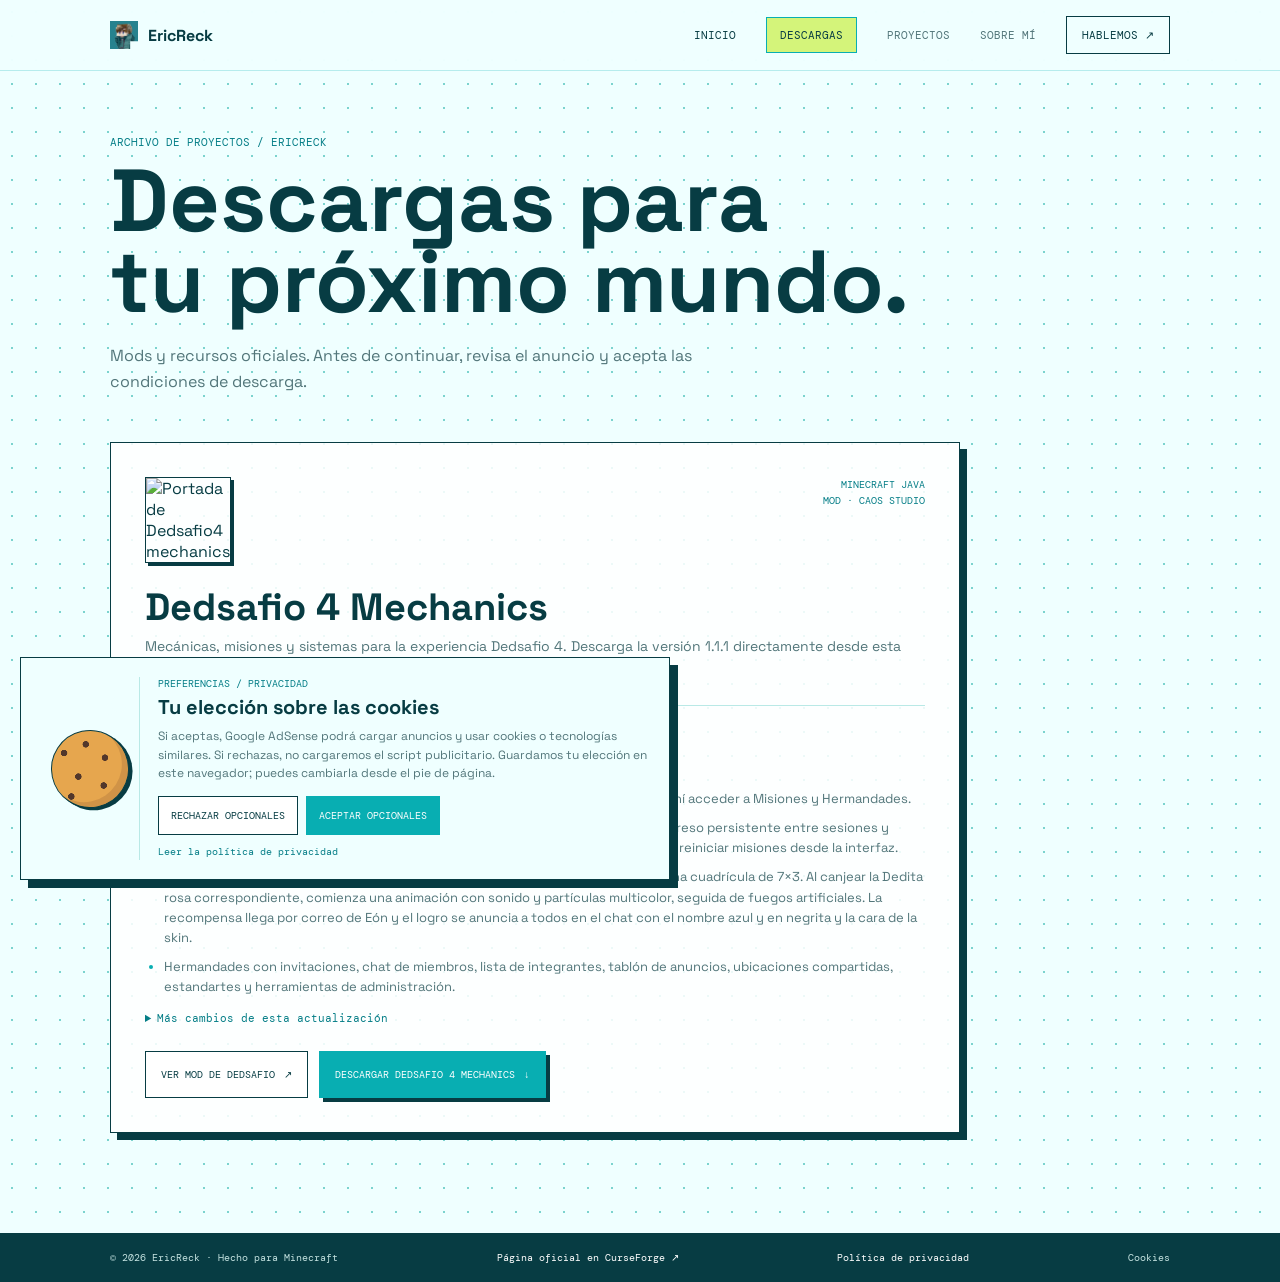
==== commit dda82eb3: "Update print statement from 'Hello' to 'Goodbye'" ====
--- a/descargas.html
+++ b/descargas.html
@@ -4,22 +4,10 @@
   <meta charset="utf-8">
   <meta name="viewport" content="width=device-width, initial-scale=1">
   <meta name="theme-color" content="#efffff">
-  <meta name="description" content="EricReck Developer de mods y addons para minecraft">
-  <title>EricReck — Minecraft mod & addon developer</title>
+  <meta name="google-adsense-account" content="ca-pub-3618331689570044">
+  <meta name="description" content="Descargas oficiales de los proyectos de EricReck para Minecraft.">
+  <title>Descargas — EricReck</title>
   <link rel="icon" type="image/png" href="profile%20picture.png">
-  <meta property="og:type" content="website">
-  <meta property="og:title" content="EricReck — Minecraft mod & addon developer">
-  <meta property="og:description" content="EricReck Developer de mods y addons para minecraft">
-  <meta property="og:image" content="og-image.png">
-  <meta property="og:image:type" content="image/png">
-  <meta property="og:image:width" content="1200">
-  <meta property="og:image:height" content="630">
-  <meta property="og:image:alt" content="Foto de perfil de EricReck">
-  <meta name="twitter:card" content="summary_large_image">
-  <meta name="twitter:title" content="EricReck — Minecraft mod & addon developer">
-  <meta name="twitter:description" content="EricReck Developer de mods y addons para minecraft">
-  <meta name="twitter:image" content="og-image.png">
-  <meta name="twitter:image:alt" content="Foto de perfil de EricReck">
   <link rel="preconnect" href="https://fonts.googleapis.com">
   <link rel="preconnect" href="https://fonts.gstatic.com" crossorigin>
   <link href="https://fonts.googleapis.com/css2?family=DM+Mono:wght@400;500&family=Space+Grotesk:wght@400;500;600;700&display=swap" rel="stylesheet">
@@ -40,29 +28,16 @@
       --display: "Space Grotesk", sans-serif;
     }
     * { box-sizing: border-box; }
-    html { scroll-behavior: smooth; scroll-padding-top: 82px; }
-    body {
-      margin: 0;
-      color: var(--ink);
-      background-color: var(--paper);
-      background-image: radial-gradient(#7bd3ce 0.8px, transparent 0.8px);
-      background-size: 24px 24px;
-      font-family: var(--display);
-      overflow-x: hidden;
-    }
+    body { min-width: 320px; min-height: 100vh; margin: 0; color: var(--ink); background-color: var(--paper); background-image: radial-gradient(#7bd3ce 0.8px, transparent 0.8px); background-size: 24px 24px; font-family: var(--display); }
     a { color: inherit; text-decoration: none; }
-    button { font: inherit; }
-    .shell { width: min(1160px, calc(100% - 56px)); margin-inline: auto; }
-    .topbar {
-      position: sticky; top: 0; z-index: 20;
-      background: rgb(239 255 255 / 91%); backdrop-filter: blur(14px);
-      border-bottom: 1px solid rgb(8 174 178 / 24%);
-    }
+    button, input { font: inherit; }
+    .shell { width: min(1060px, calc(100% - 56px)); margin-inline: auto; }
+    .topbar { position: sticky; top: 0; z-index: 20; background: rgb(239 255 255 / 91%); backdrop-filter: blur(14px); border-bottom: 1px solid rgb(8 174 178 / 24%); }
     .nav { height: 70px; position: relative; display: flex; align-items: center; justify-content: space-between; }
     .brand { display: inline-flex; align-items: center; gap: 10px; font-weight: 700; letter-spacing: 0; }
-    .brand-mark { display: block; width: 28px; aspect-ratio: 1; overflow: hidden; background: var(--teal); clip-path: polygon(0 0, 100% 0, 100% 72%, 72% 72%, 72% 100%, 0 100%); }
+    .brand-mark { width: 28px; aspect-ratio: 1; overflow: hidden; background: var(--teal); clip-path: polygon(0 0,100% 0,100% 72%,72% 72%,72% 100%,0 100%); }
     .brand-mark img { display: block; width: 100%; height: 100%; object-fit: cover; }
-    .nav-links { display: flex; gap: 30px; align-items: center; font: 11px var(--mono); text-transform: uppercase; color: var(--muted); }
+    .nav-links { display: flex; gap: 30px; align-items: center; color: var(--muted); font: 11px var(--mono); text-transform: uppercase; }
     .nav-links a { transition: color .2s ease; }
     .nav-links a:hover { color: var(--deep); }
     .nav-home { color: var(--ink); }
@@ -78,118 +53,65 @@
     .nav.menu-open .menu-icon { background: transparent; }
     .nav.menu-open .menu-icon::before { transform: rotate(45deg); }
     .nav.menu-open .menu-icon::after { transform: rotate(-45deg); }
-    .hero { min-height: min(760px, calc(100svh - 70px)); position: relative; display: grid; grid-template-columns: 1.07fr .93fr; align-items: center; gap: 3vw; padding-block: 46px 62px; }
-    .hero-copy { position: relative; z-index: 3; padding-block: 15px 32px; }
-    .eyebrow { display: flex; align-items: center; gap: 10px; margin: 0 0 24px; font: 11px var(--mono); letter-spacing: 0; text-transform: uppercase; color: var(--deep); }
-    .status-dot { width: 9px; aspect-ratio: 1; border-radius: 50%; background: #75b833; box-shadow: 0 0 0 5px rgb(117 184 51 / 14%); animation: blink 2s ease-in-out infinite; }
-    h1 { margin: 0; font-size: clamp(66px, 9.2vw, 126px); line-height: .82; letter-spacing: 0; font-weight: 700; }
-    h1 span { display: block; color: var(--teal); }
-    .hero-sub { max-width: 510px; margin: 30px 0 0; font-size: clamp(17px, 2vw, 23px); line-height: 1.4; font-weight: 500; }
-    .hero-sub strong { color: var(--deep); }
-    .hero-note { max-width: 430px; margin: 14px 0 0; color: var(--muted); font-size: 14px; line-height: 1.7; }
-    .hero-actions { display: flex; flex-wrap: wrap; align-items: center; gap: 12px; margin-top: 28px; }
-    .button { min-height: 48px; display: inline-flex; align-items: center; justify-content: center; gap: 11px; padding: 0 17px; border: 1px solid var(--ink); font: 11px var(--mono); text-transform: uppercase; transition: transform .2s, background .2s, color .2s; }
-    .button:hover { transform: translateY(-3px); }
+    main { padding-block: 64px 100px; }
+    .eyebrow, .section-index { margin: 0 0 12px; color: var(--deep); font: 11px var(--mono); text-transform: uppercase; }
+    h1 { max-width: 800px; margin: 0; font-size: clamp(46px, 8vw, 88px); line-height: .92; }
+    .intro { max-width: 600px; margin: 20px 0 0; color: var(--muted); font-size: 16px; line-height: 1.65; }
+    .download-area { max-width: 850px; margin-top: 46px; }
+    .download-card { padding: clamp(22px, 4vw, 34px); border: 1px solid var(--ink); background: rgb(255 255 255 / 86%); box-shadow: 7px 7px 0 var(--ink); }
+    .card-top { display: flex; align-items: start; justify-content: space-between; gap: 16px; }
+    .mod-cover { width: 86px; aspect-ratio: 1; flex: 0 0 auto; border: 1px solid var(--ink); object-fit: cover; box-shadow: 3px 3px 0 var(--ink); }
+    .tag { color: var(--deep); font: 10px var(--mono); text-align: right; text-transform: uppercase; line-height: 1.6; }
+    h2 { margin: 25px 0 9px; font-size: clamp(27px, 4vw, 38px); line-height: 1; }
+    .summary { margin: 0; color: var(--muted); font-size: 14px; line-height: 1.65; }
+    .release { margin-top: 24px; padding-top: 19px; border-top: 1px solid var(--line); }
+    .release h3 { margin: 0 0 12px; font-size: 18px; }
+    .release ul { display: grid; gap: 9px; margin: 0; padding-left: 19px; color: var(--muted); font-size: 13px; line-height: 1.55; }
+    .release li::marker { color: var(--teal); }
+    .more-notes { margin-top: 14px; color: var(--deep); font: 11px var(--mono); }
+    .more-notes summary { cursor: pointer; }
+    .more-notes ul { margin-top: 12px; }
+    .card-actions { display: flex; flex-wrap: wrap; gap: 11px; margin-top: 26px; }
+    .button { min-height: 47px; display: inline-flex; align-items: center; justify-content: center; gap: 9px; padding: 0 15px; border: 1px solid var(--ink); color: var(--ink); background: var(--white); cursor: pointer; font: 10px var(--mono); text-transform: uppercase; transition: transform .2s, background .2s; }
+    .button:hover:not(:disabled) { transform: translateY(-2px); background: var(--lime); }
     .button-primary { border-color: var(--teal); color: white; background: var(--teal); box-shadow: 4px 4px 0 var(--ink); }
-    .button-primary:hover { background: var(--deep); }
-    .button-arrow { font-size: 17px; line-height: 0; }
-    .portrait-wrap { position: relative; min-height: 500px; height: min(65vw, 630px); display: grid; place-items: center; isolation: isolate; }
-    .portrait-halo { position: absolute; width: min(88%, 490px); aspect-ratio: 1; z-index: -2; border-radius: 50%; background: repeating-conic-gradient(from 6deg, #c8f5ee 0 12deg, #b3eee7 12deg 24deg); animation: spin 42s linear infinite; }
-    .portrait-halo::after { content: ""; position: absolute; inset: 12%; border-radius: 50%; background: var(--paper); border: 1px solid var(--line); }
-    .portrait-frame { position: absolute; inset: 8% 1% 4% 2%; border: 1px solid rgb(7 60 67 / 30%); transform: rotate(3deg); z-index: -1; }
-    .portrait { width: 100%; height: 100%; object-fit: contain; object-position: center bottom; filter: drop-shadow(15px 16px 0 rgb(7 60 67 / 10%)); animation: hover 5s ease-in-out infinite; }
-    .pixel-label { position: absolute; z-index: 2; padding: 11px 13px; color: var(--ink); background: var(--lime); border: 1px solid var(--ink); font: 10px var(--mono); text-transform: uppercase; box-shadow: 4px 4px 0 var(--ink); }
-    .label-java { top: 17%; right: -2%; transform: rotate(4deg); }
-    .label-bedrock { left: -2%; bottom: 18%; transform: rotate(-4deg); background: white; }
-    .pixel-cross { position: absolute; right: 7%; bottom: 10%; font: 40px var(--mono); color: var(--teal); animation: turn 16s linear infinite; }
-    .scroll-hint { position: absolute; left: 0; bottom: 23px; display: flex; align-items: center; gap: 10px; font: 10px var(--mono); text-transform: uppercase; color: var(--muted); }
-    .scroll-hint::before { content: ""; width: 38px; height: 1px; background: var(--teal); }
-    .stats-band { background: var(--ink); color: white; position: relative; overflow: hidden; }
-    .stats-band::before { content: ""; position: absolute; inset: 0; background: repeating-linear-gradient(135deg, transparent 0 22px, #ffffff08 22px 23px); pointer-events: none; }
-    .stats { position: relative; display: grid; grid-template-columns: repeat(2, 1fr); padding-block: 27px; }
-    .stat { padding: 3px 22px; border-right: 1px solid rgb(255 255 255 / 19%); }
-    .stat:first-child { padding-left: 0; }
-    .stat:nth-child(2) { border-right: 0; }
-    .stat:last-child { border: 0; }
-    .stat-value { display: block; color: var(--lime); font-size: clamp(27px, 3vw, 39px); font-weight: 700; line-height: 1.1; }
-    .stat-label { display: block; margin-top: 8px; color: #c4e2e0; font: 10px var(--mono); text-transform: uppercase; }
-    .section { padding-block: 104px; }
-    .section-head { display: flex; align-items: end; justify-content: space-between; gap: 32px; margin-bottom: 34px; }
-    .section-index { margin: 0 0 12px; color: var(--deep); font: 11px var(--mono); text-transform: uppercase; }
-    h2 { margin: 0; font-size: clamp(38px, 6vw, 64px); line-height: .96; letter-spacing: 0; }
-    .section-intro { max-width: 360px; margin: 0 0 3px; color: var(--muted); font-size: 14px; line-height: 1.65; }
-    .project-controls { display: flex; justify-content: space-between; align-items: center; gap: 18px; margin: 0 0 20px; padding-block: 13px; border-top: 1px solid var(--line); border-bottom: 1px solid var(--line); }
-    .filters { display: flex; flex-wrap: wrap; gap: 7px; }
-    .filter { padding: 9px 13px; border: 1px solid transparent; background: transparent; color: var(--muted); cursor: pointer; font: 10px var(--mono); text-transform: uppercase; transition: .2s; }
-    .filter:hover, .filter[aria-pressed="true"] { color: var(--ink); border-color: var(--ink); background: var(--lime); }
-    .project-count { color: var(--muted); font: 10px var(--mono); white-space: nowrap; }
-    .project-grid { display: grid; grid-template-columns: repeat(3, 1fr); gap: 12px; }
-    .project-card { width: 100%; min-height: 274px; position: relative; display: flex; flex-direction: column; padding: 19px; overflow: hidden; border: 1px solid var(--line); background: rgb(255 255 255 / 78%); color: var(--ink); text-align: left; cursor: pointer; transition: transform .24s, border-color .24s, box-shadow .24s; }
-    .project-card:hover { transform: translateY(-5px); border-color: var(--teal); box-shadow: 5px 5px 0 rgb(7 60 67 / 14%); }
-    .project-card:focus-visible { outline: 3px solid var(--deep); outline-offset: 3px; }
-    .project-card[hidden] { display: none; }
-    .project-top { display: flex; justify-content: space-between; align-items: start; gap: 12px; }
-    .project-mark { display: block; width: 52px; aspect-ratio: 1; overflow: hidden; border: 1px solid var(--ink); box-shadow: 3px 3px 0 var(--ink); }
-    .project-mark img { display: block; width: 100%; height: 100%; object-fit: cover; }
-    .project-mark-text { display: grid; place-items: center; width: 100%; height: 100%; color: var(--ink); background: var(--lime); font: 700 15px var(--mono); }
-    .platform-tag { color: var(--deep); font: 9px var(--mono); text-transform: uppercase; text-align: right; }
-    .project-card h3 { margin: 26px 0 8px; font-size: 21px; line-height: 1.12; }
-    .project-card p { margin: 0; max-width: 37ch; color: var(--muted); font-size: 13px; line-height: 1.55; }
-    .project-bottom { display: flex; align-items: center; justify-content: space-between; gap: 10px; margin-top: auto; padding-top: 23px; }
-    .project-downloads { color: var(--ink); font: 10px var(--mono); }
-    .project-downloads span { color: var(--muted); }
-    .project-open-hint { display: inline-flex; align-items: center; gap: 8px; color: var(--deep); font: 10px var(--mono); text-transform: uppercase; }
-    .project-open-hint span { width: 30px; aspect-ratio: 1; display: grid; place-items: center; border: 1px solid var(--ink); color: var(--ink); font-size: 16px; transition: background .2s; }
-    .project-card:hover .project-open-hint span { background: var(--lime); }
-    .project-dialog { width: min(640px, calc(100% - 28px)); max-height: min(86dvh, 760px); padding: 0; overflow: auto; border: 1px solid var(--ink); color: var(--ink); background: var(--paper); box-shadow: 8px 8px 0 var(--ink); }
-    .project-dialog::backdrop { background: rgb(7 60 67 / 68%); backdrop-filter: blur(5px); }
-    .dialog-panel { padding: clamp(21px, 5vw, 34px); }
-    .dialog-heading { display: grid; grid-template-columns: 76px 1fr 40px; align-items: start; gap: 17px; }
-    .project-dialog.without-icon .dialog-heading { grid-template-columns: 1fr 40px; }
-    .dialog-icon { width: 76px; aspect-ratio: 1; border: 1px solid var(--ink); box-shadow: 4px 4px 0 var(--ink); }
-    .dialog-icon img { display: block; width: 100%; height: 100%; object-fit: cover; }
-    .dialog-title { margin: 3px 0 8px; font-size: clamp(23px, 5vw, 34px); line-height: 1.05; }
-    .dialog-meta { margin: 0; color: var(--deep); font: 10px var(--mono); text-transform: uppercase; line-height: 1.6; }
-    .dialog-close { width: 40px; aspect-ratio: 1; border: 1px solid var(--ink); color: var(--ink); background: white; font-size: 23px; cursor: pointer; }
-    .dialog-close:hover { background: var(--lime); }
-    .dialog-description { margin-top: 27px; color: var(--muted); font-size: 15px; line-height: 1.75; }
-    .dialog-description p { margin: 0 0 14px; }
-    .dialog-description p:last-child { margin-bottom: 0; }
-    .dialog-links { display: flex; flex-wrap: wrap; gap: 10px; margin-top: 28px; padding-top: 20px; border-top: 1px solid var(--line); }
-    .dialog-links a { min-height: 43px; display: inline-flex; align-items: center; gap: 10px; padding: 0 14px; border: 1px solid var(--ink); background: white; font: 10px var(--mono); text-transform: uppercase; transition: background .2s, transform .2s; }
-    .dialog-links a:hover { background: var(--lime); transform: translateY(-2px); }
-    .dialog-links a span { font-size: 15px; }
-    .work-section { padding-block: 0 100px; }
-    .work-panel { display: grid; grid-template-columns: 1fr auto; align-items: center; gap: 28px; padding: 30px 33px; background: var(--lime); border: 1px solid var(--ink); box-shadow: 6px 6px 0 var(--ink); }
-    .work-panel .section-index { color: var(--ink); }
-    .work-panel h2 { font-size: clamp(27px, 4vw, 42px); }
-    .work-panel p:last-child { max-width: 550px; margin: 12px 0 0; color: #355d49; font-size: 14px; line-height: 1.6; }
-    .studio-stamp { padding: 19px; border: 1px solid var(--ink); background: var(--paper); font: 11px var(--mono); text-align: center; transform: rotate(3deg); }
-    .studio-stamp strong { display: block; margin-top: 8px; font: 700 20px var(--display); }
-    .contact-section { padding: 78px 0 90px; color: white; background: var(--teal); position: relative; overflow: hidden; }
-    .contact-section::after { content: "ER"; position: absolute; right: -20px; bottom: -125px; color: rgb(255 255 255 / 10%); font-size: clamp(200px, 35vw, 440px); font-weight: 700; line-height: 1; pointer-events: none; }
-    .contact-inner { position: relative; z-index: 1; display: flex; justify-content: space-between; align-items: end; gap: 30px; }
-    .contact-actions { display: flex; flex-wrap: wrap; gap: 12px; }
-    .contact-section .section-index { color: #d9fffb; }
-    .contact-section h2 { max-width: 660px; }
-    .contact-section .button { color: var(--ink); background: white; border-color: white; white-space: nowrap; }
-    .contact-section .button:hover { background: var(--lime); }
-    footer { padding-block: 18px; background: var(--ink); color: #c4e2e0; font: 10px var(--mono); }
+    .button-primary:hover:not(:disabled) { color: white; background: var(--deep); }
+    .button:disabled { cursor: not-allowed; opacity: .45; }
+    footer { padding-block: 18px; color: #c4e2e0; background: var(--ink); font: 10px var(--mono); }
     .footer-inner { display: flex; justify-content: space-between; gap: 20px; }
     .footer-inner a { color: white; }
-    .footer-socials { display: flex; align-items: center; gap: 14px; }
-    .footer-socials a { white-space: nowrap; }
-    .footer-avatar { display: block; width: 34px; aspect-ratio: 1; overflow: hidden; border: 1px solid white; border-radius: 50%; }
-    .footer-avatar img { display: block; width: 100%; height: 100%; object-fit: cover; }
-    .footer-socials a:hover { color: var(--lime); }
-    .footer-socials .footer-avatar:hover { border-color: var(--lime); }
-    .reveal { opacity: 0; transform: translateY(18px); transition: opacity .65s ease, transform .65s cubic-bezier(.2,.7,.2,1); }
-    .reveal.visible { opacity: 1; transform: translateY(0); }
-    @keyframes spin { to { transform: rotate(360deg); } }
-    @keyframes hover { 0%, 100% { transform: translateY(0); } 50% { transform: translateY(-10px); } }
-    @keyframes blink { 50% { box-shadow: 0 0 0 8px rgb(117 184 51 / 5%); } }
-    @keyframes turn { to { transform: rotate(360deg); } }
-    @media (min-width: 1300px) { .shell { width: min(1160px, calc(100% - 100px)); } }
+    .download-dialog { width: min(570px, calc(100% - 28px)); max-height: min(88dvh, 760px); padding: 0; border: 1px solid var(--ink); color: var(--ink); background: var(--paper); box-shadow: 8px 8px 0 var(--ink); }
+    .download-dialog::backdrop { background: rgb(7 60 67 / 72%); backdrop-filter: blur(5px); }
+    .dialog-panel { padding: clamp(20px, 5vw, 32px); }
+    .dialog-head { display: flex; align-items: start; justify-content: space-between; gap: 18px; }
+    .dialog-head h2 { margin: 0; font-size: 25px; }
+    .dialog-close { width: 38px; aspect-ratio: 1; flex: 0 0 auto; border: 1px solid var(--ink); background: white; color: var(--ink); font-size: 22px; cursor: pointer; }
+    .ad-box { min-height: 156px; display: grid; align-content: center; justify-items: center; gap: 8px; margin-top: 22px; padding: 20px; border: 1px dashed var(--deep); background: repeating-linear-gradient(135deg, #fff 0 12px, #f5ffff 12px 24px); text-align: center; }
+    .ad-label { color: var(--deep); font: 10px var(--mono); text-transform: uppercase; }
+    .ad-box strong { font-size: 19px; }
+    .ad-box p { max-width: 360px; margin: 0; color: var(--muted); font-size: 12px; line-height: 1.5; }
+    .adsbygoogle { display: block; width: 100%; min-height: 120px; }
+    .timer { margin: 13px 0 0; color: var(--deep); font: 11px var(--mono); text-align: center; }
+    .terms { margin-top: 22px; padding-top: 19px; border-top: 1px solid var(--line); }
+    .terms h3 { margin: 0 0 9px; font-size: 16px; }
+    .terms p { margin: 0; color: var(--muted); font-size: 12px; line-height: 1.6; }
+    .legal-viewport {
+      max-height: 360px;
+      overflow-y: auto;
+      margin-top: 12px;
+      padding: 14px 16px;
+      border: 1px solid var(--line);
+      background: rgba(255, 255, 255, 0.72);
+      box-shadow: inset 0 0 0 1px rgba(7, 60, 67, 0.02);
+    }
+    .legal-copy { display: grid; gap: 10px; color: var(--muted); font-size: 12px; line-height: 1.6; }
+    .legal-copy strong { color: var(--ink); }
+    .legal-copy ul { margin: 0; padding-left: 18px; }
+    .legal-copy li + li { margin-top: 4px; }
+    .terms-check { display: flex; align-items: start; gap: 10px; margin-top: 14px; font-size: 12px; line-height: 1.5; }
+    .terms-check input { width: 17px; height: 17px; flex: 0 0 auto; margin: 1px 0 0; accent-color: var(--teal); }
+    .dialog-actions { display: flex; justify-content: space-between; gap: 10px; margin-top: 22px; }
+    .sr-only { position: absolute; width: 1px; height: 1px; padding: 0; margin: -1px; overflow: hidden; clip: rect(0,0,0,0); white-space: nowrap; border: 0; }
     @media (max-width: 760px) {
       .shell { width: calc(100% - 36px); }
       .nav { height: 62px; }
@@ -199,55 +121,40 @@
       .nav-links a { min-height: 48px; display: flex; align-items: center; padding-inline: 10px; }
       .nav-links .nav-downloads { border: 0; }
       .nav-links .nav-contact { border: 0; border-top: 1px solid var(--line); }
-      .hero { min-height: unset; grid-template-columns: 1fr; gap: 0; padding-block: 54px 48px; }
-      .hero-copy { padding: 0; }
-      h1 { font-size: clamp(70px, 17vw, 116px); }
-      .hero-sub { max-width: 390px; margin-top: 23px; }
-      .portrait-wrap { grid-row: 1; min-height: 300px; height: min(95vw, 430px); margin: -14px 0 12px; }
-      .portrait-halo { width: min(75%, 340px); }
-      .portrait-frame { inset: 6% 13% 4%; }
-      .portrait { width: min(78%, 380px); }
-      .label-java { right: 5%; top: 13%; }
-      .label-bedrock { left: 4%; bottom: 14%; }
-      .pixel-cross { right: 9%; bottom: 9%; }
-      .scroll-hint { display: none; }
-      .stats { grid-template-columns: repeat(2, 1fr); row-gap: 22px; padding-block: 25px; }
-      .stat { padding-inline: 14px; }
-      .stat:nth-child(2) { border-right: 0; }
-      .stat:nth-child(3) { padding-left: 0; }
-      .section { padding-block: 76px; }
-      .section-head { display: block; }
-      .section-intro { margin-top: 18px; }
-      .project-grid { grid-template-columns: repeat(2, 1fr); }
-      .project-card { min-height: 285px; padding: 15px; }
-      .project-card h3 { font-size: 18px; }
-      .project-controls { align-items: start; }
-      .work-section { padding-bottom: 75px; }
-      .work-panel { padding: 23px; }
-      .contact-inner { align-items: start; flex-direction: column; }
-      .contact-section { padding-block: 67px; }
+      main { padding-block: 48px 76px; }
+      .download-area { margin-top: 32px; }
+      .download-card { padding: 24px; }
+      .release ul { gap: 12px; font-size: 14px; line-height: 1.6; }
+      .card-actions .button { width: 100%; }
+    }
+    @media (max-width: 720px) {
+      .download-area { max-width: none; }
     }
     @media (max-width: 460px) {
       .shell { width: calc(100% - 28px); }
-      .hero { padding-top: 38px; }
-      .portrait-wrap { min-height: 270px; }
-      .hero-actions { align-items: stretch; }
-      .button { flex: 1 1 auto; padding-inline: 12px; }
-      .project-controls { display: block; }
-      .project-count { display: block; margin: 10px 0 0 12px; }
-      .project-grid { grid-template-columns: 1fr; }
-      .project-card { min-height: 225px; }
-      .work-panel { grid-template-columns: 1fr; }
-      .studio-stamp { justify-self: start; }
-      .footer-inner { flex-direction: column; gap: 9px; }
-      .dialog-heading { grid-template-columns: 58px 1fr 36px; gap: 11px; }
-      .dialog-icon { width: 58px; }
-      .dialog-close { width: 36px; }
-    }
-    @media (prefers-reduced-motion: reduce) {
-      *, *::before, *::after { scroll-behavior: auto !important; animation-duration: .01ms !important; animation-iteration-count: 1 !important; transition-duration: .01ms !important; }
-      .reveal { opacity: 1; transform: none; }
-    }
+      main { padding-block: 40px 64px; }
+      h1 { font-size: 38px; line-height: 1; }
+      .intro { margin-top: 15px; font-size: 15px; }
+      .download-area { margin-top: 26px; }
+      .download-card { padding: 19px; }
+      .card-top { gap: 10px; }
+      .tag { font-size: 9px; }
+      .mod-cover { width: 64px; }
+      .release { margin-top: 20px; }
+      .download-dialog { max-height: 94dvh; }
+      .dialog-panel { padding: 16px; }
+      .dialog-head h2 { font-size: 22px; }
+      .ad-box { min-height: 116px; gap: 6px; margin-top: 14px; padding: 14px; }
+      .ad-box strong { font-size: 17px; }
+      .terms { margin-top: 16px; padding-top: 14px; }
+      .terms p { line-height: 1.45; }
+      .terms-check { margin-top: 10px; }
+      .dialog-actions { gap: 8px; margin-top: 14px; }
+      .dialog-actions { flex-direction: column-reverse; }
+      .dialog-actions .button { width: 100%; }
+      .footer-inner { flex-direction: column; gap: 8px; }
+    }
+    @media (prefers-reduced-motion: reduce) { *, *::before, *::after { scroll-behavior: auto !important; animation-duration: .01ms !important; transition-duration: .01ms !important; } }
   </style>
 </head>
 <body>
@@ -256,154 +163,173 @@
       <a class="brand" href="index.html#inicio" aria-label="EricReck, inicio"><span class="brand-mark"><img src="profile%20picture.png" alt=""></span><span>EricReck</span></a>
       <button class="nav-toggle" type="button" aria-label="Abrir menú" aria-expanded="false" aria-controls="site-navigation"><span class="menu-icon" aria-hidden="true"></span></button>
       <div class="nav-links" id="site-navigation">
-        <a class="nav-home" href="index.html#inicio" aria-current="page">Inicio</a>
-        <a class="nav-downloads" href="descargas.html">Descargas</a>
+        <a class="nav-home" href="index.html#inicio">Inicio</a>
+        <a class="nav-downloads" href="descargas.html" aria-current="page">Descargas</a>
         <a class="nav-secondary" href="index.html#proyectos">Proyectos</a>
         <a class="nav-secondary" href="index.html#sobre-mi">Sobre mí</a>
         <a class="nav-contact" href="index.html#contacto">Hablemos ↗</a>
       </div>
     </nav>
   </header>
-
-  <main>
-    <section class="hero shell" id="inicio">
-      <div class="hero-copy">
-        <p class="eyebrow"><span class="status-dot"></span> Minecraft developer</p>
-        <h1>Eric<span>Reck</span></h1>
-        <p class="hero-sub">Mods y addons que hacen que <strong>cada mundo juegue distinto.</strong></p>
-        <p class="hero-note">Desarrollo para Minecraft Java y Bedrock: desde sistemas de juego y herramientas para servidores hasta addons para tus mundos.</p>
-        <div class="hero-actions">
-          <a class="button button-primary" href="#proyectos">Ver proyectos <span class="button-arrow">↘</span></a>
-          <a class="button" href="#contacto">Discord <span class="button-arrow">↗</span></a>
+  <main class="shell">
+    <p class="eyebrow">Archivo de proyectos / EricReck</p>
+    <h1>Descargas para<br>tu próximo mundo.</h1>
+    <p class="intro">Mods y recursos oficiales. Antes de continuar, revisa el anuncio y acepta las condiciones de descarga.</p>
+
+    <div class="download-area">
+      <article class="download-card">
+        <div class="card-top"><img class="mod-cover" src="dedsafio4-cover.png" alt="Portada de Dedsafio4 mechanics" loading="lazy" decoding="async"><span class="tag">Minecraft Java<br>Mod · Caos Studio</span></div>
+        <h2>Dedsafio 4 Mechanics</h2>
+        <p class="summary">Mecánicas, misiones y sistemas para la experiencia Dedsafio 4. Descarga la versión 1.1.1 directamente desde esta página.</p>
+        <section class="release" aria-labelledby="release-title">
+          <h3 id="release-title">Novedades de la actualización</h3>
+          <ul>
+            <li>Buzón arreglado.</li>
+            <li>Catálogo de objetos: se abre con G, permite buscar y consultar detalles, y desde ahí acceder a Misiones y Hermandades.</li>
+            <li>Sistema de misiones configurables con objetivos de matar, recoger y romper; progreso persistente entre sesiones y recompensas de monedas u objetos. Los operadores pueden crear, editar, borrar y reiniciar misiones desde la interfaz.</li>
+            <li>Pedestal de misión diaria: los operadores configuran el día y las recompensas en una cuadrícula de 7×3. Al canjear la Dedita rosa correspondiente, comienza una animación con sonido y partículas multicolor, seguida de fuegos artificiales. La recompensa llega por correo de Eón y el logro se anuncia a todos en el chat con el nombre azul y en negrita y la cara de la skin.</li>
+            <li>Hermandades con invitaciones, chat de miembros, lista de integrantes, tablón de anuncios, ubicaciones compartidas, estandartes y herramientas de administración.</li>
+          </ul>
+          <details class="more-notes">
+            <summary>Más cambios de esta actualización</summary>
+            <ul>
+              <li>Waypoints ampliados; quedan fallos de renderizado y escalado que se corregirán en la próxima actualización.</li>
+              <li>Mejoras de interfaz: progreso de misiones, vista previa de criaturas, paneles de administración y descripciones completas de objetos en los tooltips.</li>
+              <li>Nuevos cambios de dificultad.</li>
+              <li>Nuevos objetos, como tótems, corazones y bolsas.</li>
+            </ul>
+          </details>
+        </section>
+        <div class="card-actions">
+          <a class="button" href="https://www.curseforge.com/minecraft/mc-mods/dedsafio4-mechanics" target="_blank" rel="noreferrer">Ver mod de Dedsafio <span aria-hidden="true">↗</span></a>
+          <button class="button button-primary" type="button" data-download-url="https://github.com/EricReck/portfolio/releases/download/v1.1.1/dedsafio4-1.1.1.jar" data-download-filename="dedsafio4-1.1.1.jar">Descargar Dedsafio 4 Mechanics <span aria-hidden="true">↓</span></button>
         </div>
-      </div>
-      <div class="portrait-wrap" aria-label="Skin de Minecraft de EricReck">
-        <div class="portrait-halo" aria-hidden="true"></div>
-        <div class="portrait-frame" aria-hidden="true"></div>
-        <img class="portrait" src="minecraft-skin-studio-1152x2048.png" alt="Skin personalizada de Minecraft de EricReck">
-        <span class="pixel-label label-java">Java Edition</span>
-        <span class="pixel-label label-bedrock">Bedrock Edition</span>
-        <span class="pixel-cross" aria-hidden="true">✳</span>
-      </div>
-      <a class="scroll-hint" href="#proyectos">Scroll para explorar</a>
-    </section>
-
-    <section class="stats-band" aria-label="Estadísticas públicas">
-      <div class="stats shell">
-        <div class="stat"><span class="stat-value">4.8K+</span><span class="stat-label">Descargas combinadas</span></div>
-        <div class="stat"><span class="stat-value">8</span><span class="stat-label">Proyectos publicados</span></div>
-      </div>
-    </section>
-
-    <section class="section shell" id="proyectos">
-      <div class="section-head reveal">
-        <div><p class="section-index">01 / Cosas que he creado</p><h2>Proyectos<br>del mundo real.</h2></div>
-        <p class="section-intro">Mods y addons publicados para cambiar las reglas, dar herramientas a los servidores o añadir una idea nueva al juego.</p>
-      </div>
-      <div class="project-controls reveal">
-        <div class="filters" role="group" aria-label="Filtrar proyectos por edición">
-          <button class="filter" type="button" aria-pressed="true" data-filter="all">Todos</button>
-          <button class="filter" type="button" aria-pressed="false" data-filter="java">Java</button>
-          <button class="filter" type="button" aria-pressed="false" data-filter="bedrock">Bedrock</button>
+      </article>
+
+    </div>
+  </main>
+  <footer><div class="footer-inner shell"><span>© 2026 EricReck · Hecho para Minecraft</span><a href="https://www.curseforge.com/minecraft/mc-mods/dedsafio4-mechanics" target="_blank" rel="noreferrer">Página oficial en CurseForge ↗</a><a href="privacidad.html">Política de privacidad</a><button class="cookie-settings" type="button" data-cookie-settings>Cookies</button></div></footer>
+
+  <dialog class="download-dialog" id="download-dialog" aria-labelledby="dialog-title">
+    <div class="dialog-panel">
+      <div class="dialog-head"><div><p class="section-index">Antes de descargar</p><h2 id="dialog-title">Anuncio y condiciones</h2></div><button class="dialog-close" type="button" aria-label="Cerrar">×</button></div>
+      <section class="ad-box" aria-label="Anuncio de Google AdSense">
+        <span class="ad-label">Anuncio · Google AdSense</span>
+        <ins class="adsbygoogle"
+             style="display:block; width:100%; min-height:120px;"
+             data-ad-client="ca-pub-3618331689570044"
+             data-ad-slot="1234567890"
+             data-ad-format="auto"
+             data-full-width-responsive="true"></ins>
+      </section>
+      <p class="timer" id="ad-timer" aria-live="polite">El anuncio termina en 10 segundos.</p>
+      <section class="terms" aria-labelledby="terms-title">
+        <h3 id="terms-title">Términos y condiciones del mod Dedsafio 4 Mechanics</h3>
+        <div class="legal-viewport">
+          <div class="legal-copy">
+            <p><strong>PROPIETARY MOD LICENSE</strong><br><strong>ALL RIGHTS RESERVED</strong></p>
+
+            <p><strong>Project:</strong> Dedsafio 4 Mechanics<br><strong>Author / Copyright Holder:</strong> EricReck<br><strong>License Version:</strong> 1.0<br><strong>Mod Version:</strong> 1.1.1<br><strong>Effective Date:</strong> 15/10/2026<br><strong>Official Website:</strong> https://ericreck.vercel.app/</p>
+
+          <p>Copyright © 2026 EricReck. All rights reserved.</p>
+
+          <p>Esta licencia regula la descarga, instalación y uso del mod identificado anteriormente (el “Mod”). Al descargar, instalar, copiar o utilizar el Mod, reconoces que has leído y entendido esta licencia y aceptas cumplir sus términos, en la medida permitida por la legislación aplicable.</p>
+
+          <p>Si no aceptas estos términos, no descargues, instales ni uses el Mod.</p>
+
+          <p><strong>1. OWNERSHIP AND COPYRIGHT</strong><br>El Mod, incluyendo su código fuente original, archivos compilados, activos originales, documentación, texturas, modelos, archivos de configuración y demás materiales originales suministrados por el titular de derechos, está protegido por las leyes aplicables de copyright e propiedad intelectual.</p>
+
+          <p>Todos los derechos, título e interés sobre los materiales originales que componen el Mod permanecen en sus respectivos titulares de derechos. No se transfiere ninguna propiedad del Mod al usuario por descargarlo, instalarlo o usarlo.</p>
+
+          <p>El nombre, la marca, los logotipos y otros elementos identificativos del Mod también pueden estar protegidos. Esta licencia no concede derechos sobre materiales de terceros más allá de los permisos de sus respectivos titulares.</p>
+
+          <p><strong>2. LIMITED PERSONAL-USE LICENSE</strong><br>Subject to compliance with this license, the copyright holder grants you a limited, non-exclusive, non-transferable, revocable license to:</p>
+
+          <ul>
+            <li>Descargar el Mod desde su página oficial de distribución.</li>
+            <li>Instalar y ejecutar el Mod para uso personal y no comercial.</li>
+            <li>Usar el Mod localmente o en un servidor multijugador, siempre que no redistribuyas el Mod en violación de esta licencia.</li>
+            <li>Guardar una copia de seguridad personal cuando lo permita la ley aplicable.</li>
+          </ul>
+
+          <p>Esta licencia no transfiere propiedad del Mod ni concede derechos distintos a los expresamente indicados.</p>
+
+          <p><strong>3. PROHIBITED REDISTRIBUTION</strong><br>Sin previo permiso escrito del titular de derechos, no puedes:</p>
+
+          <ul>
+            <li>Reutilizar, subir, duplicar, mirror, re-publicar o redistribuir el Mod o copias de sus archivos en sitios de terceros, plataformas, repositorios, servicios de alojamiento o lanzadores.</li>
+            <li>Distribuir el Mod a través de plataformas de mods de terceros, incluyendo sitios web de hosting y servicios públicos de distribución.</li>
+            <li>Incluir el Mod, total o parcialmente, en modpacks de terceros, bundles, instaladores o paquetes distribuidos a otras personas.</li>
+            <li>Subir el Mod a un repositorio público o servicio de intercambio para su distribución.</li>
+            <li>Ofrecer otra ubicación de descarga que aloje una copia del Mod.</li>
+            <li>Vender, sublicenciar, alquilar o distribuir comercialmente el Mod o sus materiales originales.</li>
+            <li>Eliminar o alterar avisos de copyright o información de licencia incluidos con el Mod.</li>
+          </ul>
+
+          <p>Compartir el enlace a la página oficial de descarga queda permitido y se recomienda. Puedes recomendar el Mod, hablar de él, reseñarlo o dirigir a otras personas a la web oficial, siempre que no representes afiliación con el autor.</p>
+
+          <p>Estas restricciones solo se aplican a materiales y derechos controlados por el titular y están sujetas a los derechos irrenunciables y excepciones previstos por la legislación aplicable.</p>
+
+          <p><strong>4. MODIFICATION AND DERIVATIVE WORKS</strong><br>Sin permiso previo por escrito del titular de derechos, no puedes distribuir públicamente versiones modificadas del Mod ni obras derivadas basadas en sus materiales originales.</p>
+
+          <p>No puedes publicar builds modificados, forks no oficiales, versiones reempaquetadas o copias alteradas bajo el nombre original del proyecto de forma que sugiera respaldo oficial.</p>
+
+          <p>Esta sección no prohíbe actividades que la legislación permita expresamente y que no puedan restringirse legalmente.</p>
+
+          <p><strong>5. SOURCE CODE AND DECOMPILATION</strong><br>Salvo que el titular de derechos publique el código fuente bajo una licencia que lo permita, no se concede permiso para redistribuir el código fuente del Mod ni publicar versiones descompiladas o reconstruidas de su código original.</p>
+
+          <p>Cualquier restricción de esta sección está sujeta a las excepciones obligatorias que puedan aplicarse por ley, incluida la interoperabilidad, la investigación de seguridad u otras actividades protegidas. Tener una copia compilada no concede propiedad ni derechos ilimitados sobre el código fuente.</p>
+
+          <p><strong>6. MODPACKS AND THIRD-PARTY LAUNCHERS</strong><br>El Mod no puede incluirse en un modpack distribuido públicamente, paquete de terceros, instalación empaquetada u otra distribución de terceros sin autorización previa del titular de derechos. Los usuarios y creadores de modpacks pueden enlazar a la página oficial de descarga.</p>
+
+          <p>Esta restricción no permite prohibir actividades autorizadas de forma independiente por la legislación aplicable o por las licencias de materiales de terceros.</p>
+
+          <p><strong>7. ATTRIBUTION AND PROJECT IDENTITY</strong><br>Puedes identificar el Mod por su nombre oficial al comentar, reseñar o recomendarlo. No puedes reclamar autoría, propiedad ni afiliación oficial con el proyecto. No puedes quitar avisos de copyright ni licencias de copias que legalmente tengas permiso para poseer o usar.</p>
+
+          <p><strong>8. THIRD-PARTY MATERIALS AND DEPENDENCIES</strong><br>El Mod puede depender de Fabric, Minecraft, librerías, APIs o materiales de terceros regulados por licencias separadas. Esos materiales siguen sujetos a sus respectivas condiciones. Esta licencia solo aplica a materiales originales sobre los que el titular de derechos identificado tiene los derechos necesarios.</p>
+
+          <p>Nada en esta licencia anula derechos concedidos por una licencia de terceros ni restringe derechos que deban mantenerse disponibles. Minecraft y Fabric no pertenecen al titular del Mod; este proyecto no es un producto oficial suyo ni implica su respaldo.</p>
+
+          <p><strong>9. DISCLAIMER OF WARRANTIES</strong><br>En la máxima medida permitida por la legislación aplicable, el Mod se ofrece “TAL CUAL” y “SEGÚN DISPONIBILIDAD”, sin garantías de ningún tipo, expresas o implícitas. El titular de derechos no garantiza que el Mod esté libre de errores, sea continuo, compatible con cada configuración o adecuado para cualquier propósito.</p>
+
+          <p>El usuario es responsable de conservar copias de seguridad y comprobar la compatibilidad antes de instalarlo. Esta sección no excluye ni limita garantías o derechos de consumidores que legalmente no puedan excluirse o limitarse.</p>
+
+          <p><strong>10. LIMITATION OF LIABILITY</strong><br>En la máxima medida permitida por la legislación aplicable, el titular de derechos no será responsable de pérdidas indirectas, incidentales, especiales o consecuentes derivadas del uso o imposibilidad de uso del Mod.</p>
+
+          <p>Nada en esta licencia excluye ni limita responsabilidades cuando la legislación lo prohíba, incluida cualquier responsabilidad que no pueda renunciarse legalmente.</p>
+
+          <p><strong>11. TERMINATION</strong><br>Los permisos concedidos bajo esta licencia pueden terminar si incumples materialmente sus términos, sujetos a cualquier requisito legal aplicable y a derechos que la ley deba preservar. Tras la terminación, deberás cesar todas las actividades no autorizadas por esta licencia.</p>
+
+          <p>La terminación no elimina derechos ni excepciones que deban seguir disponibles conforme a la ley.</p>
+
+          <p><strong>12. CHANGES AND NEW VERSIONS</strong><br>El titular de derechos puede publicar versiones actualizadas del Mod o revisar los términos aplicables a versiones futuras. A menos que se indique lo contrario, una nueva versión de la licencia no reescribe automáticamente los términos aplicables a copias anteriores obtenidas legalmente bajo una versión previa.</p>
+
+          <p>Cada lanzamiento puede identificar la versión de licencia que le corresponde.</p>
+
+          <p><strong>13. PERMISSIONS AND EXCEPTIONS</strong><br>Cualquier permiso para redistribuir, modificar, empaquetar o usar comercialmente el Mod debe obtenerse por escrito del titular de derechos. El titular puede conceder excepciones o permisos adicionales caso por caso.</p>
+
+          <p>Una excepción concedida a una persona no concede automáticamente el mismo permiso a otras.</p>
+
+          <p><strong>14. REPORTING UNAUTHORIZED DISTRIBUTION</strong><br>Si descubres una copia del Mod distribuida sin autorización, puedes notificar al titular de derechos a través de la información de contacto oficial. Incluye la ubicación de la copia sospechosa y cualquier dato relevante.</p>
+
+          <p>El titular puede investigar y ejercer las acciones disponibles cuando corresponda conforme a la legislación aplicable.</p>
+
+          <p><strong>15. GOVERNING LAW</strong><br>Esta licencia se rige por las leyes aplicables de copyright y propiedad intelectual. Cualquier disposición de ley o jurisdicción aplicable debe interpretarse consistentemente con la protección legal imperativa y los requisitos no renunciables.</p>
+
+          <p><strong>16. SEVERABILITY</strong><br>Si alguna disposición de esta licencia se considera inválida o no ejecutable, las restantes permanecerán en vigor en la medida permitida por la ley.</p>
+
+          <p><strong>17. ENTIRE LICENSE</strong><br>Este documento describe los permisos concedidos por el titular de derechos para el Mod y sustituye declaraciones anteriores sobre los mismos permisos, salvo que exista un acuerdo escrito separado.</p>
+
+            <p><strong>18. CONTACT</strong><br>Para solicitudes de licencia, permisos de redistribución o consultas, contacta con:<br><strong>Author:</strong> EricReck<br><strong>Official Website:</strong> https://ericreck.vercel.app/</p>
+
+            <p><strong>ALL RIGHTS RESERVED.</strong><br>No se conceden derechos salvo los expresamente indicados en esta licencia o los exigidos por la ley aplicable.</p>
+          </div>
         </div>
-        <span class="project-count" aria-live="polite">8 proyectos</span>
-      </div>
-      <div class="project-grid">
-        <button class="project-card reveal" type="button" data-edition="java" data-project="dedsafio4-mechanics" aria-haspopup="dialog" aria-controls="project-dialog">
-          <span class="project-top"><span class="project-mark"><span class="project-mark-text" aria-hidden="true">D4</span></span><span class="platform-tag">Java · Caos Studio<br>CurseForge</span></span>
-          <h3>Dedsafio 4 Mechanics</h3>
-          <p>Catálogo de objetos, misiones configurables, hermandades, pedestal diario y nuevos objetos para Dedsafio 4.</p>
-          <span class="project-bottom"><span class="project-downloads">Nueva versión <span>disponible</span></span><span class="project-open-hint">Ver detalles <span aria-hidden="true">↗</span></span></span>
-        </button>
-        <button class="project-card reveal" type="button" data-edition="java" data-project="extremo-3" aria-haspopup="dialog" aria-controls="project-dialog">
-          <span class="project-top"><span class="project-mark"><img src="https://media.forgecdn.net/avatars/thumbnails/1894/991/256/256/639184854770159245.png" alt=""></span><span class="platform-tag">Java · NeoForge<br>CurseForge + Modrinth</span></span>
-          <h3>Extremo 3</h3>
-          <p>Recreación del evento Minecraft Extremo 3, creado por AuronPlay, con vidas, peligrosidad y PvP dinámico.</p>
-          <span class="project-bottom"><span class="project-downloads">2.6K+ <span>descargas</span></span><span class="project-open-hint">Ver detalles <span aria-hidden="true">↗</span></span></span>
-        </button>
-        <button class="project-card reveal" type="button" data-edition="java" data-project="playtime-limiter" aria-haspopup="dialog" aria-controls="project-dialog">
-          <span class="project-top"><span class="project-mark"><img src="https://media.forgecdn.net/avatars/thumbnails/2072/709/256/256/639260544718500834.PNG" alt=""></span><span class="platform-tag">Java · NeoForge<br>CurseForge + Modrinth</span></span>
-          <h3>PlayTime Limiter</h3>
-          <p>Sesiones y descansos configurables para ayudar a gestionar el tiempo en servidores.</p>
-          <span class="project-bottom"><span class="project-downloads">905+ <span>descargas</span></span><span class="project-open-hint">Ver detalles <span aria-hidden="true">↗</span></span></span>
-        </button>
-        <button class="project-card reveal" type="button" data-edition="bedrock" data-project="jail-send" aria-haspopup="dialog" aria-controls="project-dialog">
-          <span class="project-top"><span class="project-mark"><img src="https://media.forgecdn.net/avatars/thumbnails/2072/681/256/256/639260537289519323.png" alt=""></span><span class="platform-tag">Bedrock<br>CurseForge</span></span>
-          <h3>Jail Send</h3>
-          <p>Construye una cárcel, configura la condena y envía jugadores con cuenta atrás.</p>
-          <span class="project-bottom"><span class="project-downloads">806 <span>descargas</span></span><span class="project-open-hint">Ver detalles <span aria-hidden="true">↗</span></span></span>
-        </button>
-        <button class="project-card reveal" type="button" data-edition="java" data-project="waitscreen" aria-haspopup="dialog" aria-controls="project-dialog">
-          <span class="project-top"><span class="project-mark"><img src="https://media.forgecdn.net/avatars/thumbnails/1915/192/256/256/639194450402862258.png" alt=""></span><span class="platform-tag">Java · NeoForge<br>CurseForge + Modrinth</span></span>
-          <h3>WaitScreen</h3>
-          <p>Pantalla de espera para gestionar la entrada al servidor hasta que todo esté listo.</p>
-          <span class="project-bottom"><span class="project-downloads">271 <span>descargas</span></span><span class="project-open-hint">Ver detalles <span aria-hidden="true">↗</span></span></span>
-        </button>
-        <button class="project-card reveal" type="button" data-edition="bedrock" data-project="builder-hat" aria-haspopup="dialog" aria-controls="project-dialog">
-          <span class="project-top"><span class="project-mark"><img src="https://media.forgecdn.net/avatars/thumbnails/2072/683/256/256/639260537865602565.png" alt=""></span><span class="platform-tag">Bedrock<br>CurseForge</span></span>
-          <h3>Builder Hat</h3>
-          <p>Un casco de constructor que se suma a la colección y protege como uno de hierro.</p>
-          <span class="project-bottom"><span class="project-downloads">210 <span>descargas</span></span><span class="project-open-hint">Ver detalles <span aria-hidden="true">↗</span></span></span>
-        </button>
-        <button class="project-card reveal" type="button" data-edition="java" data-project="blockit" aria-haspopup="dialog" aria-controls="project-dialog">
-          <span class="project-top"><span class="project-mark"><img src="https://media.forgecdn.net/avatars/thumbnails/2072/602/256/256/639260510977327953.jpg" alt=""></span><span class="platform-tag">Java<br>CurseForge</span></span>
-          <h3>BlockIt</h3>
-          <p>Bloquea bloques, objetos o mods completos y permite excepciones concretas.</p>
-          <span class="project-bottom"><span class="project-downloads">4 <span>descargas</span></span><span class="project-open-hint">Ver detalles <span aria-hidden="true">↗</span></span></span>
-        </button>
-        <button class="project-card reveal" type="button" data-edition="java" data-project="plasmo-voice-mute" aria-haspopup="dialog" aria-controls="project-dialog">
-          <span class="project-top"><span class="project-mark"><img src="https://media.forgecdn.net/avatars/thumbnails/2071/612/256/256/639260210820571309.jpg" alt=""></span><span class="platform-tag">Java · Fabric 1.20.1<br>CurseForge</span></span>
-          <h3>Plasmo Voice @a mute</h3>
-          <p>Comandos de mute y unmute para jugadores que usan Plasmo Voice Chat.</p>
-          <span class="project-bottom"><span class="project-downloads">2 <span>descargas</span></span><span class="project-open-hint">Ver detalles <span aria-hidden="true">↗</span></span></span>
-        </button>
-      </div>
-    </section>
-
-    <dialog class="project-dialog" id="project-dialog" aria-labelledby="dialog-title">
-      <div class="dialog-panel">
-        <div class="dialog-heading">
-          <div class="dialog-icon"><img id="dialog-icon" src="" alt=""></div>
-          <div><h3 class="dialog-title" id="dialog-title"></h3><p class="dialog-meta" id="dialog-meta"></p></div>
-          <button class="dialog-close" type="button" aria-label="Cerrar ficha del proyecto">×</button>
-        </div>
-        <div class="dialog-description" id="dialog-description"></div>
-        <div class="dialog-links" id="dialog-links" aria-label="Plataformas de descarga"></div>
-      </div>
-    </dialog>
-
-    <section class="work-section shell reveal" id="sobre-mi">
-      <div class="work-panel">
-        <div><p class="section-index">02 / Ahora mismo</p><h2>Colaborando en Caos Studio.</h2><p>Colaboro como developer en Caos Studio y publico mis proyectos en CurseForge y Modrinth. Minecraft Java y Bedrock, ideas pequeñas y sistemas que dan juego.</p></div>
-        <div class="studio-stamp" aria-label="Colaborando en Caos Studio">COLLABORATING<strong>CAOS<br>STUDIO</strong></div>
-      </div>
-    </section>
-
-    <section class="contact-section" id="contacto">
-      <div class="contact-inner shell reveal">
-        <div><p class="section-index">03 / Contacto</p><h2>¿Tienes una idea para el próximo mundo?</h2></div>
-        <div class="contact-actions">
-          <button class="button" id="copy-discord" type="button"><span>@ericreck</span><span class="button-arrow" aria-hidden="true">⧉</span><span class="sr-only" id="copy-status" aria-live="polite"></span></button>
-          <a class="button" href="https://discord.gg/8H5veDVzuM" target="_blank" rel="noreferrer">Unirse al Discord <span class="button-arrow" aria-hidden="true">↗</span></a>
-        </div>
-      </div>
-    </section>
-  </main>
-  <footer>
-    <div class="footer-inner shell">
-      <span>© 2026 EricReck · Hecho para Minecraft</span>
-      <nav class="footer-socials" aria-label="Enlaces sociales">
-        <a class="footer-avatar" href="#contacto" aria-label="Contactar con EricReck"><img src="profile%20picture.png" alt=""></a>
-        <a href="https://www.curseforge.com/members/ericreck/projects" target="_blank" rel="noreferrer">CurseForge</a>
-        <a href="https://modrinth.com/user/EricReck" target="_blank" rel="noreferrer">Modrinth</a>
-        <a href="#contacto">Discord</a>
-        <a href="privacidad.html">Privacidad</a>
-        <button class="cookie-settings" type="button" data-cookie-settings>Cookies</button>
-      </nav>
-      <span class="footer-note">Datos consultados sep. 2026</span>
+        <label class="terms-check"><input id="terms-accepted" type="checkbox" disabled><span>He leído y acepto estos términos y condiciones.</span></label>
+      </section>
+      <div class="dialog-actions"><button class="button" id="cancel-download" type="button">Cancelar</button><button class="button button-primary" id="confirm-download" type="button" disabled>Continuar a la descarga</button></div>
     </div>
-  </footer>
-  <style>.sr-only { position: absolute; width: 1px; height: 1px; padding: 0; margin: -1px; overflow: hidden; clip: rect(0,0,0,0); white-space: nowrap; border: 0; }</style>
+  </dialog>
   <script>
     const siteNav = document.querySelector(".nav");
     const navToggle = document.querySelector(".nav-toggle");
@@ -427,200 +353,83 @@
       if (!siteNav.contains(event.target)) closeNavigation();
     });
 
-    const filterButtons = document.querySelectorAll("[data-filter]");
-    const projectCards = document.querySelectorAll(".project-card");
-    const projectCount = document.querySelector(".project-count");
-
-    filterButtons.forEach((button) => {
-      button.addEventListener("click", () => {
-        const selected = button.dataset.filter;
-        let visible = 0;
-        filterButtons.forEach((item) => item.setAttribute("aria-pressed", String(item === button)));
-        projectCards.forEach((card) => {
-          const matches = selected === "all" || card.dataset.edition === selected;
-          card.hidden = !matches;
-          if (matches) visible += 1;
-        });
-        projectCount.textContent = `${visible} ${visible === 1 ? "proyecto" : "proyectos"}`;
-      });
-    });
-
-    const projectDetails = {
-      "dedsafio4-mechanics": {
-        title: "Dedsafio 4 Mechanics",
-        meta: "Minecraft Java · Mod · Caos Studio",
-        image: "",
-        description: [
-          "Mod de Dedsafio 4 con catálogo de objetos, misiones configurables con progreso persistente, pedestal de misión diaria y hermandades.",
-          "La actualización también incluye mejoras de interfaz, cambios de dificultad y nuevos objetos como tótems, corazones y bolsas. Los waypoints ampliados tienen fallos de renderizado y escalado previstos para corregirse en la próxima actualización."
-        ],
-        platforms: [
-          { name: "CurseForge", href: "https://www.curseforge.com/minecraft/mc-mods/dedsafio4-mechanics" }
-        ]
-      },
-      "extremo-3": {
-        title: "Extremo 3",
-        meta: "Minecraft Java 1.21.1 · NeoForge · Cliente y servidor",
-        image: "https://media.forgecdn.net/avatars/thumbnails/1894/991/256/256/639184854770159245.png",
-        description: [
-          "Recreación del evento de Minecraft Extremo 3 creado por AuronPlay, llevada a un mod para Minecraft Java 1.21.1.",
-          "Incluye un sistema de cinco vidas, niveles de peligrosidad persistentes y consecuencias especiales al llegar a cero vidas.",
-          "Incluye controles globales de PvP, eventos de sonido, un HUD con el estado de las vidas y memoriales para jugadores eliminados."
-        ],
-        platforms: [
-          { name: "CurseForge", href: "https://www.curseforge.com/minecraft/mc-mods/extreme-3-mechanics" },
-          { name: "Modrinth", href: "https://modrinth.com/mod/extremo-3" }
-        ]
-      },
-      "playtime-limiter": {
-        title: "PlayTime Limiter",
-        meta: "Minecraft Java 1.21.1 · NeoForge · Cliente y servidor",
-        image: "https://media.forgecdn.net/avatars/thumbnails/2072/709/256/256/639260544718500834.PNG",
-        description: [
-          "Ayuda a gestionar el tiempo de juego en servidores con sesiones limitadas y descansos obligatorios configurables.",
-          "Muestra el tiempo restante en una BossBar, avisa antes de que termine la sesión y ofrece comandos para ajustar límites y pausas por jugador o para todo el servidor."
-        ],
-        platforms: [
-          { name: "CurseForge", href: "https://www.curseforge.com/minecraft/mc-mods/playtimelimiter-neoforge" },
-          { name: "Modrinth", href: "https://modrinth.com/mod/neoforge-playtime-limiter" }
-        ]
-      },
-      "jail-send": {
-        title: "Jail Send",
-        meta: "Minecraft Bedrock · Add-on",
-        image: "https://media.forgecdn.net/avatars/thumbnails/2072/681/256/256/639260537289519323.png",
-        description: [
-          "Añade un sistema de cárcel configurable: construye el espacio, define sus coordenadas y ajusta la duración de la condena o las condiciones de liberación.",
-          "Con una acción puedes enviar allí a un jugador; dentro verá una cuenta atrás. Pensado para servidores, Realms, minijuegos y mundos de aventura."
-        ],
-        platforms: [
-          { name: "CurseForge", href: "https://www.curseforge.com/minecraft-bedrock/addons/jail-send" }
-        ]
-      },
-      waitscreen: {
-        title: "NeoForge WaitScreen",
-        meta: "Minecraft Java 1.21.1 · NeoForge · Cliente y servidor",
-        image: "https://media.forgecdn.net/avatars/thumbnails/1915/192/256/256/639194450402862258.png",
-        description: [
-          "Muestra una pantalla de espera a quienes se conectan a un servidor o mundo LAN hasta que se cumpla el requisito de jugadores configurado.",
-          "Los operadores y administradores pueden entrar sin esperar. El estado se controla con comandos para activar, desactivar o cambiar el número de jugadores necesarios."
-        ],
-        platforms: [
-          { name: "CurseForge", href: "https://www.curseforge.com/minecraft/mc-mods/waitscreen" },
-          { name: "Modrinth", href: "https://modrinth.com/mod/neoforge-waitscreen" }
-        ]
-      },
-      "builder-hat": {
-        title: "Builder Hat",
-        meta: "Minecraft Bedrock · Add-on",
-        image: "https://media.forgecdn.net/avatars/thumbnails/2072/683/256/256/639260537865602565.png",
-        description: [
-          "Añade un casco de constructor a la colección de sombreros de Minecraft Bedrock.",
-          "No reemplaza otros sombreros y ofrece la misma protección que un casco de hierro."
-        ],
-        platforms: [
-          { name: "CurseForge", href: "https://www.curseforge.com/minecraft-bedrock/addons/builder-hat" }
-        ]
-      },
-      blockit: {
-        title: "BlockIt",
-        meta: "Minecraft Java · Mod",
-        image: "https://media.forgecdn.net/avatars/thumbnails/2072/602/256/256/639260510977327953.jpg",
-        description: [
-          "Permite bloquear objetos y bloques de Minecraft vanilla o de otros mods.",
-          "Puedes bloquear mods completos y crear excepciones para dejar disponibles únicamente los objetos o bloques que necesitas."
-        ],
-        platforms: [
-          { name: "CurseForge", href: "https://www.curseforge.com/minecraft/mc-mods/blockit" }
-        ]
-      },
-      "plasmo-voice-mute": {
-        title: "Plasmo Voice @a mute",
-        meta: "Minecraft Java 1.20.1 · Fabric · Add-on",
-        image: "https://media.forgecdn.net/avatars/thumbnails/2071/612/256/256/639260210820571309.jpg",
-        description: [
-          "Un complemento para Plasmo Voice Chat que permite silenciar o reactivar a todos los jugadores del servidor que usan el chat de voz.",
-          "También permite silenciar a una persona concreta y definir la duración del mute mediante comandos."
-        ],
-        platforms: [
-          { name: "CurseForge", href: "https://www.curseforge.com/minecraft/mc-addons/plasmo-voice-a-mute" }
-        ]
-      }
-    };
-
-    const projectDialog = document.querySelector("#project-dialog");
-    const dialogIcon = document.querySelector("#dialog-icon");
-    const dialogTitle = document.querySelector("#dialog-title");
-    const dialogMeta = document.querySelector("#dialog-meta");
-    const dialogDescription = document.querySelector("#dialog-description");
-    const dialogLinks = document.querySelector("#dialog-links");
-
-    projectCards.forEach((card) => {
-      card.addEventListener("click", () => {
-        const project = projectDetails[card.dataset.project];
-        projectDialog.classList.toggle("without-icon", !project.image);
-        dialogIcon.parentElement.hidden = !project.image;
-        dialogIcon.src = project.image;
-        dialogTitle.textContent = project.title;
-        dialogMeta.textContent = project.meta;
-        dialogDescription.replaceChildren(...project.description.map((text) => {
-          const paragraph = document.createElement("p");
-          paragraph.textContent = text;
-          return paragraph;
-        }));
-        dialogLinks.replaceChildren(...project.platforms.map((platform) => {
-          const link = document.createElement("a");
-          link.href = platform.href;
-          link.target = "_blank";
-          link.rel = "noreferrer";
-          link.append(document.createTextNode(platform.name));
-          const arrow = document.createElement("span");
-          arrow.setAttribute("aria-hidden", "true");
-          arrow.textContent = "↗";
-          link.append(arrow);
-          return link;
-        }));
-        projectDialog.showModal();
-        projectDialog.querySelector(".dialog-close").focus();
-      });
-    });
-
-    projectDialog.querySelector(".dialog-close").addEventListener("click", () => projectDialog.close());
-    projectDialog.addEventListener("keydown", (event) => {
-      if (event.key === "Escape") {
-        event.preventDefault();
-        projectDialog.close();
-      }
-    });
-    projectDialog.addEventListener("click", (event) => {
-      if (event.target === projectDialog) projectDialog.close();
-    });
-
-    const copyButton = document.querySelector("#copy-discord");
-    const copyStatus = document.querySelector("#copy-status");
-    copyButton.addEventListener("click", async () => {
-      try {
-        await navigator.clipboard.writeText("@ericreck");
-        copyStatus.textContent = "Copiado";
-        copyButton.querySelector(".button-arrow").textContent = "✓";
-      } catch {
-        copyStatus.textContent = "Discord: @ericreck";
-      }
-      window.setTimeout(() => {
-        copyStatus.textContent = "";
-        copyButton.querySelector(".button-arrow").textContent = "⧉";
-      }, 2200);
-    });
-
-    const revealObserver = new IntersectionObserver((entries) => {
-      entries.forEach((entry) => {
-        if (entry.isIntersecting) {
-          entry.target.classList.add("visible");
-          revealObserver.unobserve(entry.target);
+    const dialog = document.querySelector("#download-dialog");
+    const timerLabel = document.querySelector("#ad-timer");
+    const termsCheckbox = document.querySelector("#terms-accepted");
+    const confirmButton = document.querySelector("#confirm-download");
+    const closeButton = document.querySelector(".dialog-close");
+    let pendingDownload = null;
+    let timerId = null;
+
+    function resetGate() {
+      window.clearInterval(timerId);
+      timerId = null;
+      pendingDownload = null;
+      termsCheckbox.checked = false;
+      termsCheckbox.disabled = true;
+      confirmButton.disabled = true;
+      timerLabel.textContent = "El anuncio termina en 10 segundos.";
+    }
+
+    function startDownloadGate(download) {
+      resetGate();
+      pendingDownload = download;
+      dialog.showModal();
+      closeButton.focus();
+      const adsAllowed = window.ericreckCookieConsent === "accepted";
+      timerLabel.textContent = adsAllowed ? "El anuncio termina en 10 segundos." : "Sin anuncios; la descarga estará disponible en 10 segundos.";
+      if (adsAllowed) requestAnimationFrame(() => document.dispatchEvent(new Event("ericreck:request-ad")));
+      let secondsRemaining = 10;
+      timerId = window.setInterval(() => {
+        secondsRemaining -= 1;
+        if (secondsRemaining > 0) {
+          timerLabel.textContent = `El anuncio termina en ${secondsRemaining} segundos.`;
+          return;
         }
-      });
-    }, { threshold: 0.12 });
-    document.querySelectorAll(".reveal").forEach((element) => revealObserver.observe(element));
+        window.clearInterval(timerId);
+        timerId = null;
+        timerLabel.textContent = "Ya puedes aceptar las condiciones de descarga.";
+        termsCheckbox.disabled = false;
+        termsCheckbox.focus();
+      }, 1000);
+    }
+
+    document.querySelectorAll("[data-download-url]").forEach((button) => {
+      button.addEventListener("click", () => startDownloadGate({
+        url: button.dataset.downloadUrl,
+        filename: button.dataset.downloadFilename
+      }));
+    });
+
+    termsCheckbox.addEventListener("change", () => {
+      confirmButton.disabled = !termsCheckbox.checked;
+    });
+
+    confirmButton.addEventListener("click", () => {
+      if (!termsCheckbox.checked || !pendingDownload?.url) return;
+      const downloadLink = document.createElement("a");
+      downloadLink.href = pendingDownload.url;
+      downloadLink.download = pendingDownload.filename || "";
+      downloadLink.hidden = true;
+      document.body.append(downloadLink);
+      downloadLink.click();
+      downloadLink.remove();
+      dialog.close();
+      resetGate();
+    });
+
+    function closeDialog() {
+      dialog.close();
+      resetGate();
+    }
+
+    closeButton.addEventListener("click", closeDialog);
+    document.querySelector("#cancel-download").addEventListener("click", closeDialog);
+    dialog.addEventListener("click", (event) => {
+      if (event.target === dialog) closeDialog();
+    });
+    dialog.addEventListener("close", resetGate);
+
   </script>
 </body>
 </html>
--- a/cookies.css
+++ b/cookies.css
@@ -0,0 +1,77 @@
+.cookie-banner {
+  position: fixed;
+  z-index: 1000;
+  right: auto;
+  bottom: 20px;
+  left: 20px;
+  width: min(650px, calc(100vw - 40px));
+  max-height: min(78vh, 520px);
+  display: grid;
+  grid-template-columns: 100px minmax(0, 1fr);
+  gap: 18px;
+  overflow: auto;
+  padding: 19px;
+  border: 1px solid var(--ink, #073c43);
+  color: var(--ink, #073c43);
+  background: var(--paper, #efffff);
+  box-shadow: 8px 8px 0 var(--ink, #073c43);
+  font-family: var(--display, sans-serif);
+}
+.cookie-banner[hidden] { display: none; }
+.cookie-art {
+  position: relative;
+  min-height: 100px;
+  display: grid;
+  place-items: center;
+  border-right: 1px solid var(--line, #b9e9e6);
+}
+.cookie-art::before {
+  width: 76px;
+  aspect-ratio: 1;
+  content: "";
+  border: 1px solid var(--ink, #073c43);
+  border-radius: 50%;
+  background-color: #e6a64e;
+  background-image:
+    radial-gradient(circle at 16px 17px, #52372b 0 3px, transparent 3.5px),
+    radial-gradient(circle at 39px 13px, #52372b 0 3px, transparent 3.5px),
+    radial-gradient(circle at 55px 30px, #52372b 0 3px, transparent 3.5px),
+    radial-gradient(circle at 25px 43px, #52372b 0 3px, transparent 3.5px),
+    radial-gradient(circle at 48px 57px, #52372b 0 3px, transparent 3.5px),
+    radial-gradient(circle at 14px 61px, #52372b 0 3px, transparent 3.5px);
+  box-shadow: inset -5px -6px 0 rgb(92 53 32 / 16%), 3px 3px 0 var(--ink, #073c43);
+  transform: rotate(-12deg);
+}
+.cookie-art::after {
+  position: absolute;
+  top: 3px;
+  right: 1px;
+  width: 24px;
+  aspect-ratio: 1;
+  content: "";
+  border-radius: 50%;
+  background: var(--paper, #efffff);
+  box-shadow: -7px 12px 0 -4px var(--paper, #efffff), -16px 18px 0 -7px var(--paper, #efffff);
+}
+.cookie-copy { min-width: 0; }
+.cookie-kicker { margin: 0 0 6px; color: var(--deep, #057e87); font: 10px var(--mono, monospace); text-transform: uppercase; }
+.cookie-copy h2 { margin: 0; font-size: 20px; line-height: 1.15; }
+.cookie-copy p:not(.cookie-kicker) { margin: 8px 0 0; color: var(--muted, #52767a); font-size: 12px; line-height: 1.55; }
+.cookie-actions { display: flex; flex-wrap: wrap; gap: 8px; margin-top: 13px; }
+.cookie-action { min-height: 39px; padding: 0 12px; border: 1px solid var(--ink, #073c43); color: var(--ink, #073c43); background: white; cursor: pointer; font: 10px var(--mono, monospace); text-transform: uppercase; }
+.cookie-action:hover { background: var(--lime, #d4f47a); }
+.cookie-action-primary { border-color: var(--teal, #08aeb2); color: white; background: var(--teal, #08aeb2); }
+.cookie-action-primary:hover { color: white; background: var(--deep, #057e87); }
+.cookie-action:focus-visible, .cookie-settings:focus-visible { outline: 3px solid var(--lime, #d4f47a); outline-offset: 3px; }
+.cookie-privacy { display: inline-block; margin-top: 10px; color: var(--deep, #057e87); font: 10px var(--mono, monospace); }
+.cookie-settings { padding: 0; border: 0; color: inherit; background: transparent; cursor: pointer; font: inherit; }
+.cookie-settings:hover { color: var(--lime, #d4f47a); }
+@media (max-width: 520px) {
+  .cookie-banner { right: 12px; bottom: 12px; left: 12px; width: auto; grid-template-columns: 54px minmax(0, 1fr); gap: 12px; padding: 14px; box-shadow: 5px 5px 0 var(--ink, #073c43); }
+  .cookie-art { min-height: 54px; align-items: start; padding-top: 3px; }
+  .cookie-art::before { width: 43px; }
+  .cookie-art::after { top: 0; right: 0; width: 15px; box-shadow: -5px 8px 0 -3px var(--paper, #efffff), -10px 12px 0 -5px var(--paper, #efffff); }
+  .cookie-copy h2 { font-size: 17px; }
+  .cookie-actions { flex-direction: column-reverse; }
+  .cookie-action { width: 100%; }
+}
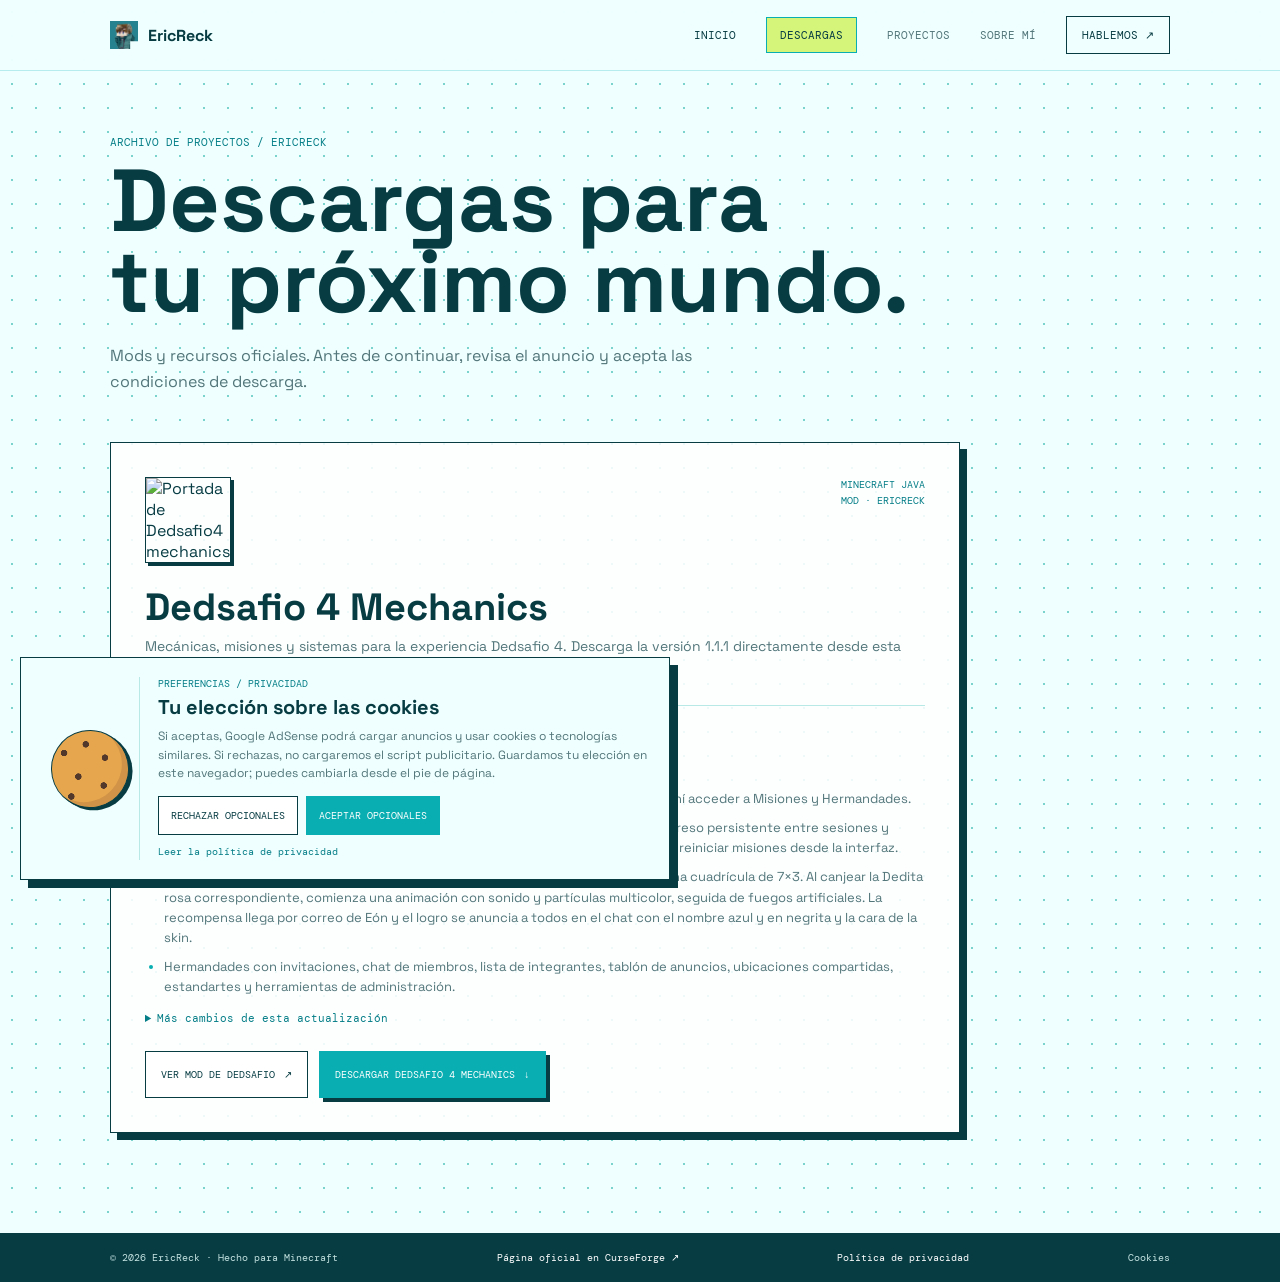
==== commit af2dd5bf: "Update descargas.html" ====
--- a/descargas.html
+++ b/descargas.html
@@ -178,7 +178,7 @@
 
     <div class="download-area">
       <article class="download-card">
-        <div class="card-top"><img class="mod-cover" src="dedsafio4-cover.png" alt="Portada de Dedsafio4 mechanics" loading="lazy" decoding="async"><span class="tag">Minecraft Java<br>Mod · Caos Studio</span></div>
+        <div class="card-top"><img class="mod-cover" src="dedsafio4-cover.png" alt="Portada de Dedsafio4 mechanics" loading="lazy" decoding="async"><span class="tag">Minecraft Java<br>Mod · EricReck</span></div>
         <h2>Dedsafio 4 Mechanics</h2>
         <p class="summary">Mecánicas, misiones y sistemas para la experiencia Dedsafio 4. Descarga la versión 1.1.1 directamente desde esta página.</p>
         <section class="release" aria-labelledby="release-title">
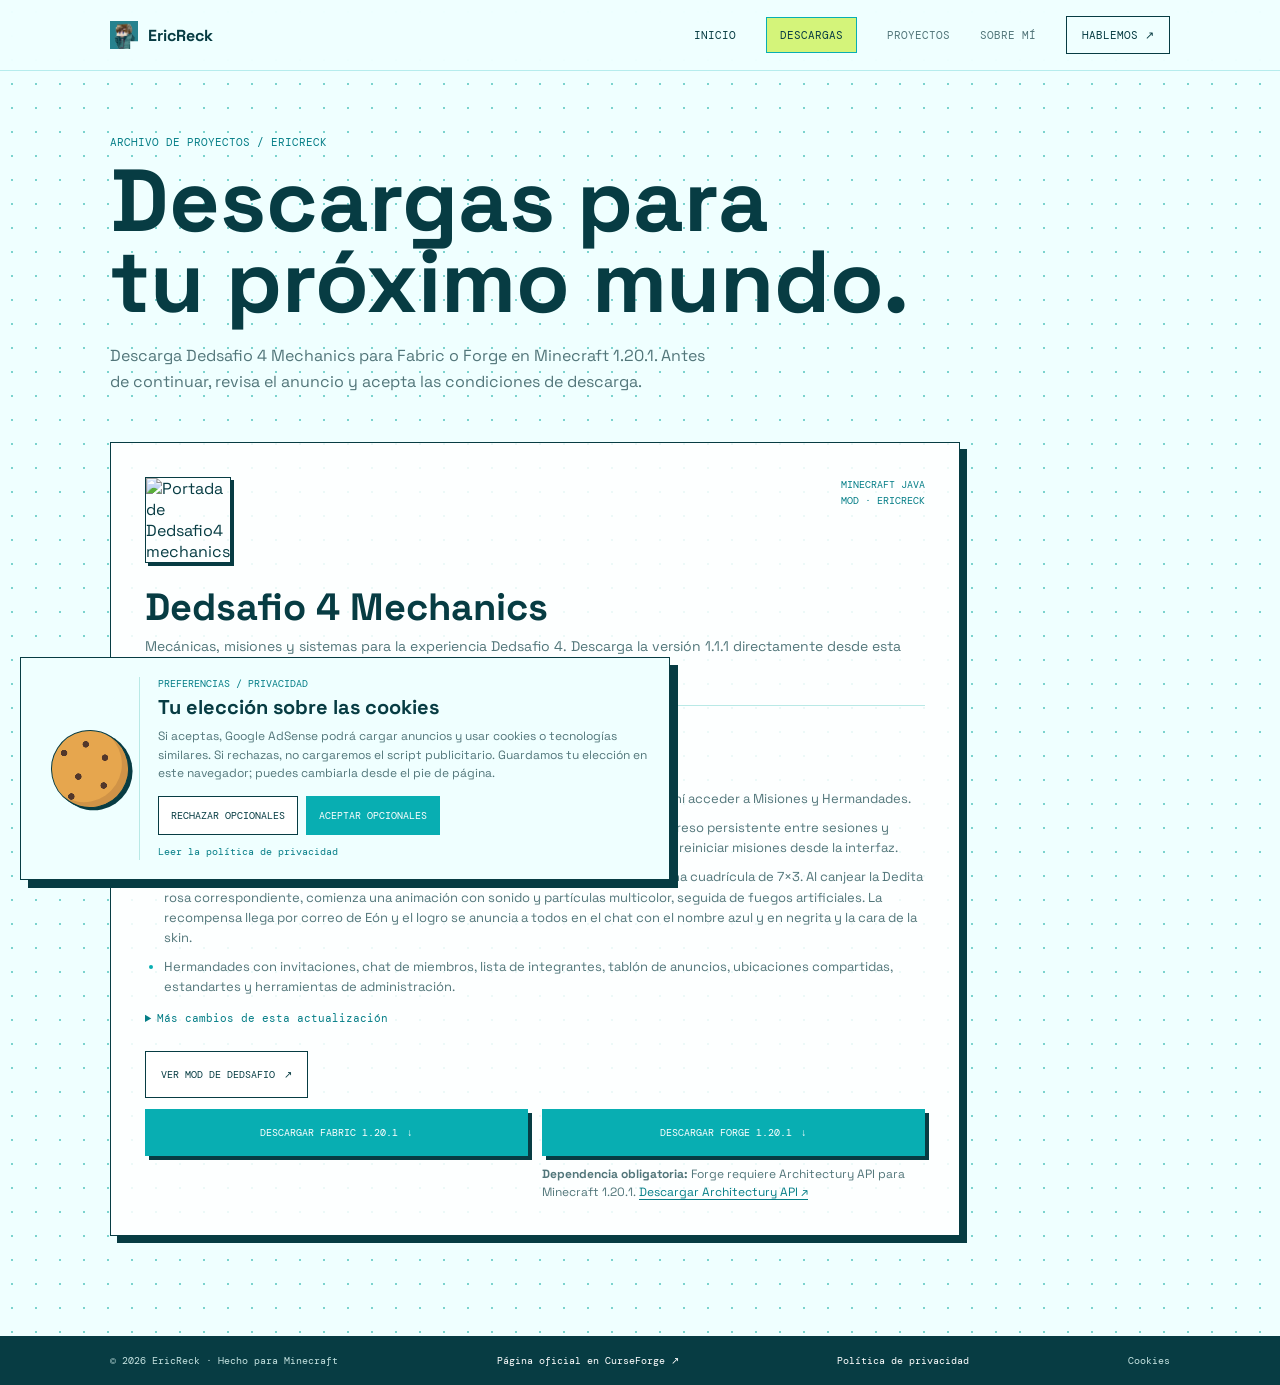
==== commit 793eda91: "Update output message from 'Hello' to 'Goodbye'" ====
--- a/descargas.html
+++ b/descargas.html
@@ -72,6 +72,11 @@
     .more-notes summary { cursor: pointer; }
     .more-notes ul { margin-top: 12px; }
     .card-actions { display: flex; flex-wrap: wrap; gap: 11px; margin-top: 26px; }
+    .download-options { display: grid; grid-template-columns: repeat(2, minmax(0, 1fr)); gap: 14px; flex: 1 1 100%; }
+    .download-option { display: grid; align-content: start; gap: 9px; }
+    .download-option .button { width: 100%; }
+    .dependency-note { margin: 0; color: var(--muted); font-size: 12px; line-height: 1.5; }
+    .dependency-note a { color: var(--deep); text-decoration: underline; text-underline-offset: 3px; }
     .button { min-height: 47px; display: inline-flex; align-items: center; justify-content: center; gap: 9px; padding: 0 15px; border: 1px solid var(--ink); color: var(--ink); background: var(--white); cursor: pointer; font: 10px var(--mono); text-transform: uppercase; transition: transform .2s, background .2s; }
     .button:hover:not(:disabled) { transform: translateY(-2px); background: var(--lime); }
     .button-primary { border-color: var(--teal); color: white; background: var(--teal); box-shadow: 4px 4px 0 var(--ink); }
@@ -126,6 +131,7 @@
       .download-card { padding: 24px; }
       .release ul { gap: 12px; font-size: 14px; line-height: 1.6; }
       .card-actions .button { width: 100%; }
+      .download-options { grid-template-columns: 1fr; }
     }
     @media (max-width: 720px) {
       .download-area { max-width: none; }
@@ -174,7 +180,7 @@
   <main class="shell">
     <p class="eyebrow">Archivo de proyectos / EricReck</p>
     <h1>Descargas para<br>tu próximo mundo.</h1>
-    <p class="intro">Mods y recursos oficiales. Antes de continuar, revisa el anuncio y acepta las condiciones de descarga.</p>
+    <p class="intro">Descarga Dedsafio 4 Mechanics para Fabric o Forge en Minecraft 1.20.1. Antes de continuar, revisa el anuncio y acepta las condiciones de descarga.</p>
 
     <div class="download-area">
       <article class="download-card">
@@ -202,7 +208,15 @@
         </section>
         <div class="card-actions">
           <a class="button" href="https://www.curseforge.com/minecraft/mc-mods/dedsafio4-mechanics" target="_blank" rel="noreferrer">Ver mod de Dedsafio <span aria-hidden="true">↗</span></a>
-          <button class="button button-primary" type="button" data-download-url="https://github.com/EricReck/portfolio/releases/download/v1.1.1/dedsafio4-1.1.1.jar" data-download-filename="dedsafio4-1.1.1.jar">Descargar Dedsafio 4 Mechanics <span aria-hidden="true">↓</span></button>
+          <div class="download-options" aria-label="Versiones para Minecraft 1.20.1">
+            <div class="download-option">
+              <button class="button button-primary" type="button" data-download-url="https://github.com/EricReck/portfolio/releases/download/v1.1.1/dedsafio4-1.1.1-fabric.jar" data-download-filename="dedsafio4-1.1.1-fabric.jar">Descargar Fabric 1.20.1 <span aria-hidden="true">↓</span></button>
+            </div>
+            <div class="download-option">
+              <button class="button button-primary" type="button" data-download-url="https://github.com/EricReck/portfolio/releases/download/v1.1.1/dedsafio4-1.1.1-forge.jar" data-download-filename="dedsafio4-1.1.1-forge.jar">Descargar Forge 1.20.1 <span aria-hidden="true">↓</span></button>
+              <p class="dependency-note"><strong>Dependencia obligatoria:</strong> Forge requiere Architectury API para Minecraft 1.20.1. <a href="https://www.curseforge.com/minecraft/mc-mods/architectury-api" target="_blank" rel="noreferrer">Descargar Architectury API ↗</a></p>
+            </div>
+          </div>
         </div>
       </article>
 
